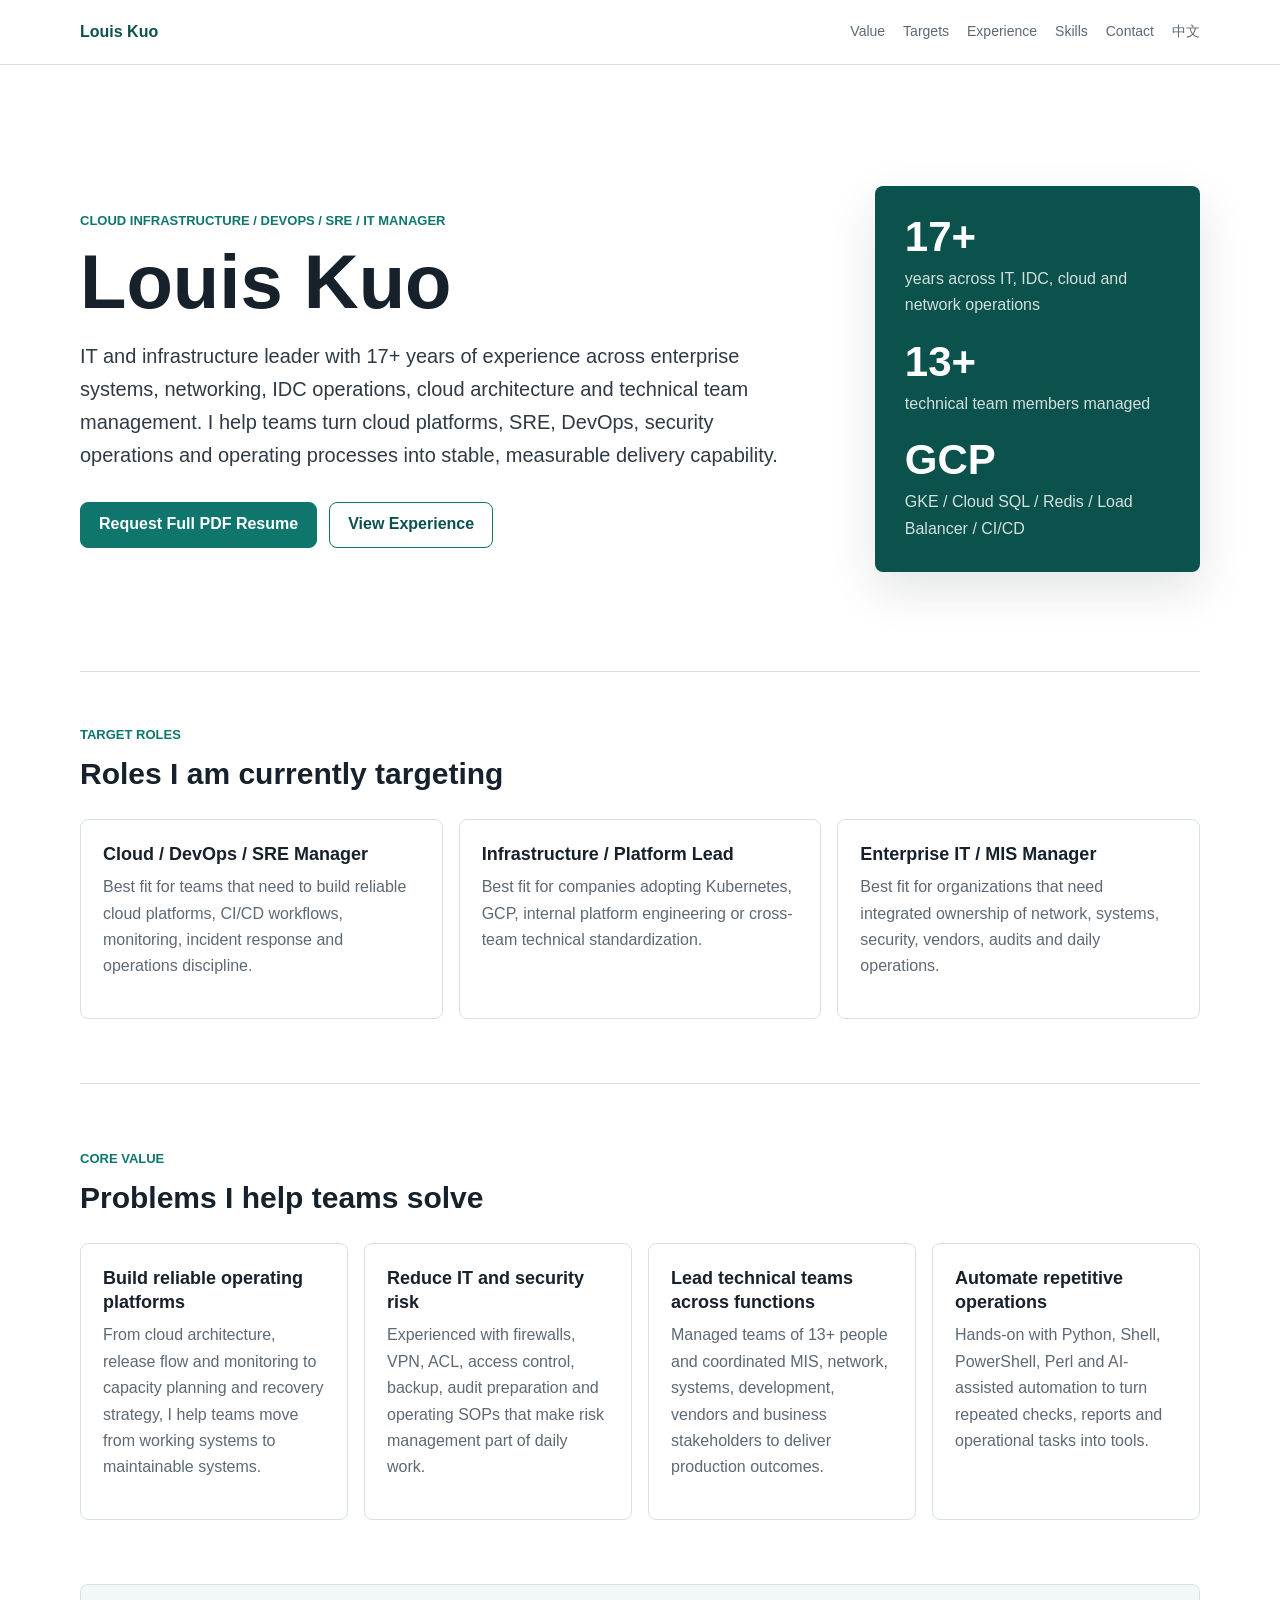
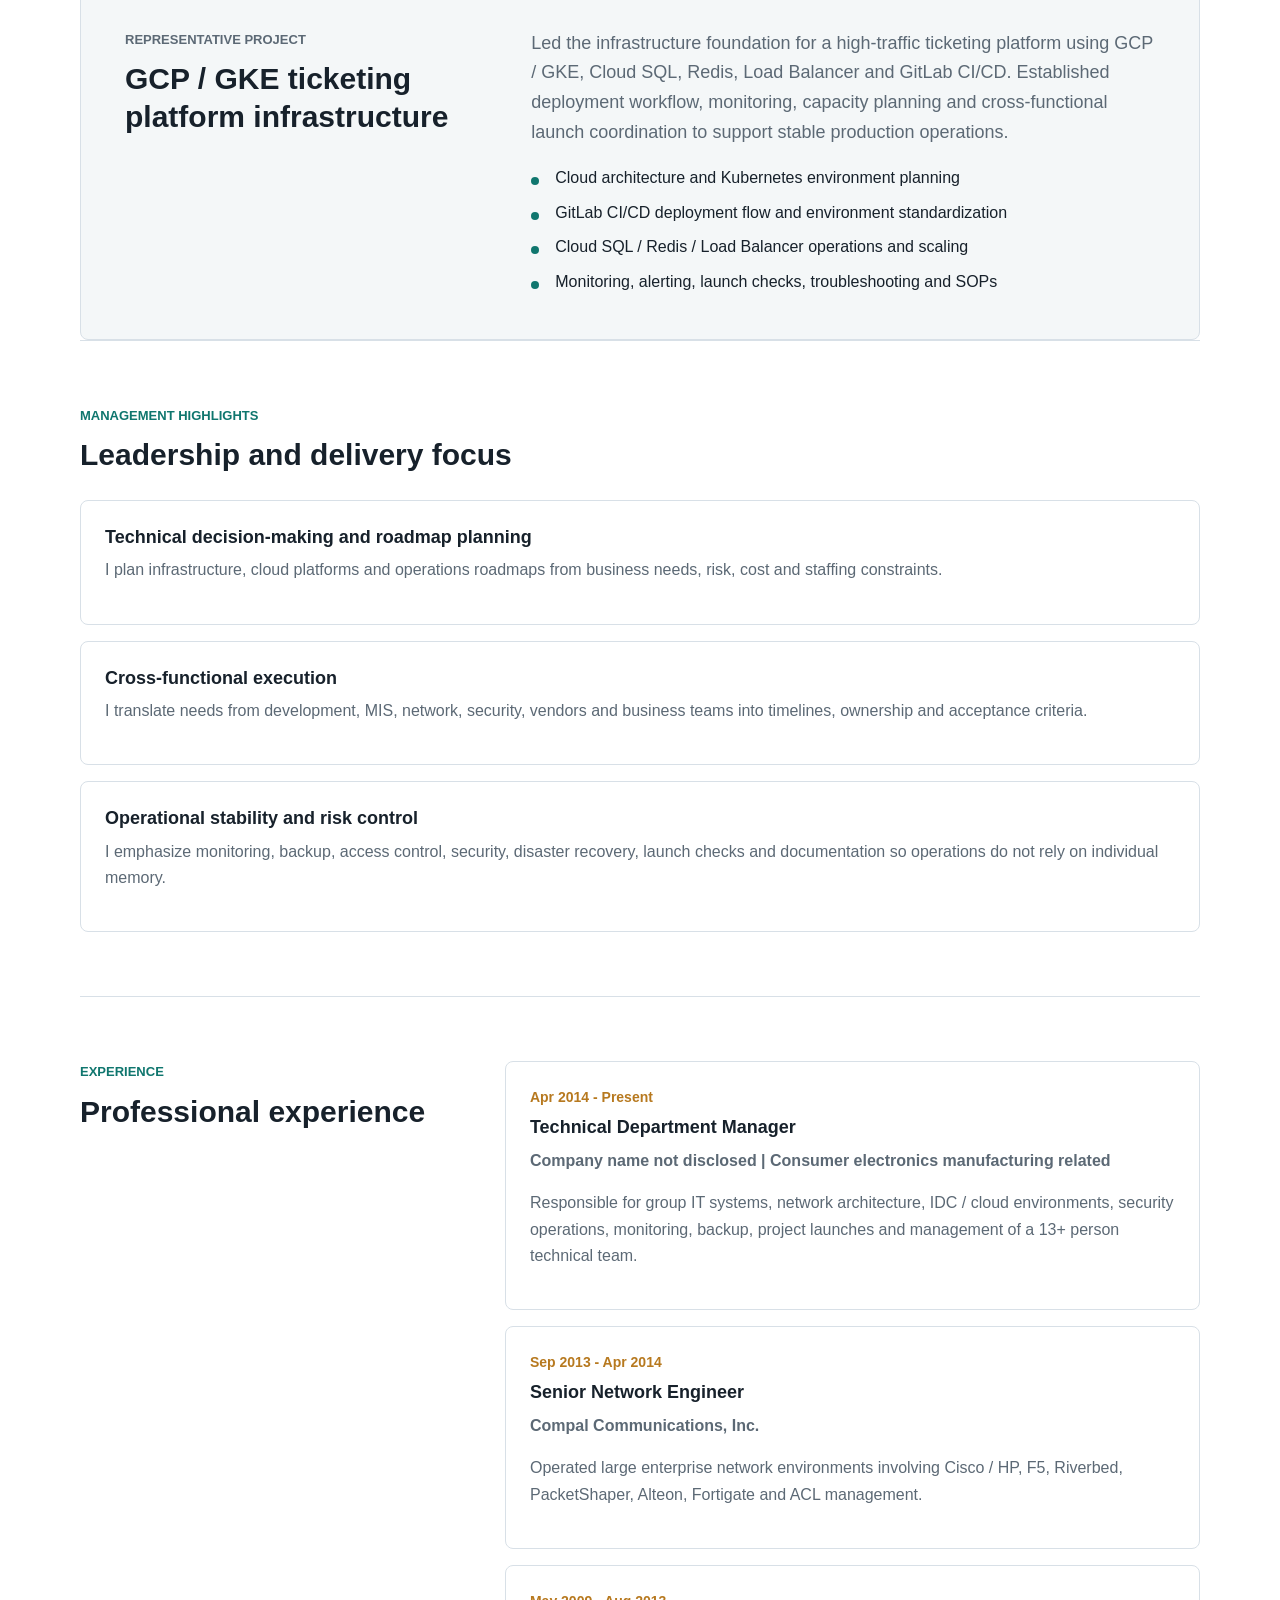
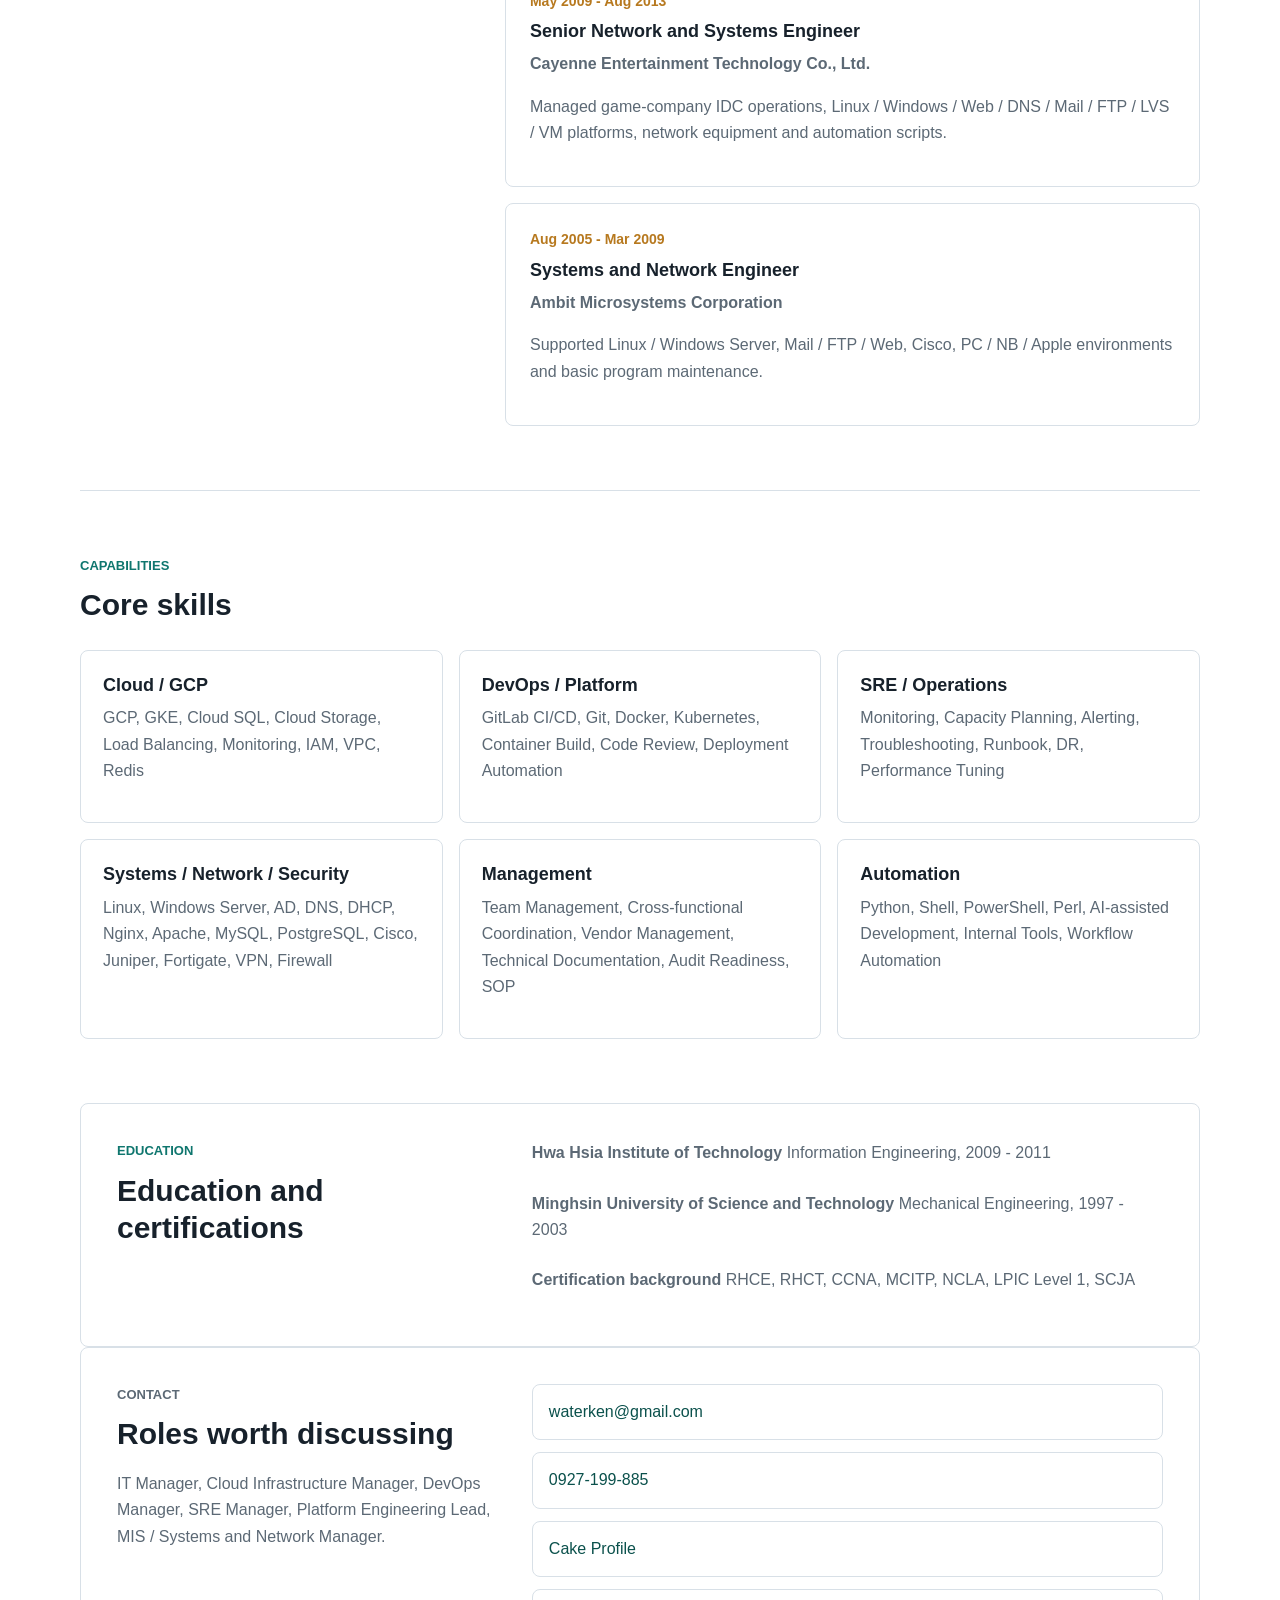
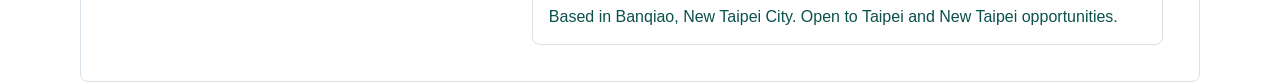
==== en.html @ b6193b45 "Add English resume page" ====
<!doctype html>
<html lang="en">
<head>
  <meta charset="utf-8">
  <meta name="viewport" content="width=device-width, initial-scale=1">
  <title>Louis Kuo | Cloud Infrastructure / DevOps / SRE / IT Manager</title>
  <meta name="description" content="Louis Kuo, Cloud Infrastructure, DevOps, SRE and IT manager with 17+ years of experience across enterprise IT, IDC, cloud platforms, network operations and technical team leadership.">
  <link rel="stylesheet" href="styles.css">
</head>
<body>
  <header class="site-header">
    <nav class="nav" aria-label="Primary navigation">
      <a class="brand" href="#top">Louis Kuo</a>
      <div class="nav-links">
        <a href="#impact">Value</a>
        <a href="#fit">Targets</a>
        <a href="#experience">Experience</a>
        <a href="#skills">Skills</a>
        <a href="#contact">Contact</a>
        <a class="language-link" href="index.html">中文</a>
      </div>
    </nav>
  </header>

  <main id="top">
    <section class="hero">
      <div class="hero-content">
        <p class="eyebrow">Cloud Infrastructure / DevOps / SRE / IT Manager</p>
        <h1>Louis Kuo</h1>
        <p class="lead">
          IT and infrastructure leader with 17+ years of experience across enterprise systems, networking, IDC operations,
          cloud architecture and technical team management. I help teams turn cloud platforms, SRE, DevOps, security operations
          and operating processes into stable, measurable delivery capability.
        </p>
        <div class="hero-actions">
          <a class="button primary" href="mailto:waterken@gmail.com?subject=Request for Louis Kuo full PDF resume">Request Full PDF Resume</a>
          <a class="button secondary" href="#experience">View Experience</a>
        </div>
      </div>
      <aside class="hero-panel" aria-label="Resume summary">
        <div><span class="metric">17+</span><span class="metric-label">years across IT, IDC, cloud and network operations</span></div>
        <div><span class="metric">13+</span><span class="metric-label">technical team members managed</span></div>
        <div><span class="metric">GCP</span><span class="metric-label">GKE / Cloud SQL / Redis / Load Balancer / CI/CD</span></div>
      </aside>
    </section>

    <section id="fit" class="section fit-section">
      <div class="section-heading"><p class="eyebrow">Target Roles</p><h2>Roles I am currently targeting</h2></div>
      <div class="fit-grid">
        <article><h3>Cloud / DevOps / SRE Manager</h3><p>Best fit for teams that need to build reliable cloud platforms, CI/CD workflows, monitoring, incident response and operations discipline.</p></article>
        <article><h3>Infrastructure / Platform Lead</h3><p>Best fit for companies adopting Kubernetes, GCP, internal platform engineering or cross-team technical standardization.</p></article>
        <article><h3>Enterprise IT / MIS Manager</h3><p>Best fit for organizations that need integrated ownership of network, systems, security, vendors, audits and daily operations.</p></article>
      </div>
    </section>

    <section id="impact" class="section">
      <div class="section-heading"><p class="eyebrow">Core Value</p><h2>Problems I help teams solve</h2></div>
      <div class="impact-grid">
        <article><h3>Build reliable operating platforms</h3><p>From cloud architecture, release flow and monitoring to capacity planning and recovery strategy, I help teams move from working systems to maintainable systems.</p></article>
        <article><h3>Reduce IT and security risk</h3><p>Experienced with firewalls, VPN, ACL, access control, backup, audit preparation and operating SOPs that make risk management part of daily work.</p></article>
        <article><h3>Lead technical teams across functions</h3><p>Managed teams of 13+ people and coordinated MIS, network, systems, development, vendors and business stakeholders to deliver production outcomes.</p></article>
        <article><h3>Automate repetitive operations</h3><p>Hands-on with Python, Shell, PowerShell, Perl and AI-assisted automation to turn repeated checks, reports and operational tasks into tools.</p></article>
      </div>
    </section>

    <section class="section feature">
      <div class="section-heading"><p class="eyebrow">Representative Project</p><h2>GCP / GKE ticketing platform infrastructure</h2></div>
      <div class="feature-body">
        <p>Led the infrastructure foundation for a high-traffic ticketing platform using GCP / GKE, Cloud SQL, Redis, Load Balancer and GitLab CI/CD. Established deployment workflow, monitoring, capacity planning and cross-functional launch coordination to support stable production operations.</p>
        <ul class="check-list">
          <li>Cloud architecture and Kubernetes environment planning</li>
          <li>GitLab CI/CD deployment flow and environment standardization</li>
          <li>Cloud SQL / Redis / Load Balancer operations and scaling</li>
          <li>Monitoring, alerting, launch checks, troubleshooting and SOPs</li>
        </ul>
      </div>
    </section>

    <section class="section achievements">
      <div class="section-heading"><p class="eyebrow">Management Highlights</p><h2>Leadership and delivery focus</h2></div>
      <div class="achievement-list">
        <article><h3>Technical decision-making and roadmap planning</h3><p>I plan infrastructure, cloud platforms and operations roadmaps from business needs, risk, cost and staffing constraints.</p></article>
        <article><h3>Cross-functional execution</h3><p>I translate needs from development, MIS, network, security, vendors and business teams into timelines, ownership and acceptance criteria.</p></article>
        <article><h3>Operational stability and risk control</h3><p>I emphasize monitoring, backup, access control, security, disaster recovery, launch checks and documentation so operations do not rely on individual memory.</p></article>
      </div>
    </section>

    <section id="experience" class="section two-column">
      <div class="section-heading sticky-heading"><p class="eyebrow">Experience</p><h2>Professional experience</h2></div>
      <div class="timeline">
        <article class="timeline-item"><div class="timeline-meta">Apr 2014 - Present</div><h3>Technical Department Manager</h3><p class="company">Company name not disclosed | Consumer electronics manufacturing related</p><p>Responsible for group IT systems, network architecture, IDC / cloud environments, security operations, monitoring, backup, project launches and management of a 13+ person technical team.</p></article>
        <article class="timeline-item"><div class="timeline-meta">Sep 2013 - Apr 2014</div><h3>Senior Network Engineer</h3><p class="company">Compal Communications, Inc.</p><p>Operated large enterprise network environments involving Cisco / HP, F5, Riverbed, PacketShaper, Alteon, Fortigate and ACL management.</p></article>
        <article class="timeline-item"><div class="timeline-meta">May 2009 - Aug 2013</div><h3>Senior Network and Systems Engineer</h3><p class="company">Cayenne Entertainment Technology Co., Ltd.</p><p>Managed game-company IDC operations, Linux / Windows / Web / DNS / Mail / FTP / LVS / VM platforms, network equipment and automation scripts.</p></article>
        <article class="timeline-item"><div class="timeline-meta">Aug 2005 - Mar 2009</div><h3>Systems and Network Engineer</h3><p class="company">Ambit Microsystems Corporation</p><p>Supported Linux / Windows Server, Mail / FTP / Web, Cisco, PC / NB / Apple environments and basic program maintenance.</p></article>
      </div>
    </section>

    <section id="skills" class="section">
      <div class="section-heading"><p class="eyebrow">Capabilities</p><h2>Core skills</h2></div>
      <div class="skill-groups">
        <article><h3>Cloud / GCP</h3><p>GCP, GKE, Cloud SQL, Cloud Storage, Load Balancing, Monitoring, IAM, VPC, Redis</p></article>
        <article><h3>DevOps / Platform</h3><p>GitLab CI/CD, Git, Docker, Kubernetes, Container Build, Code Review, Deployment Automation</p></article>
        <article><h3>SRE / Operations</h3><p>Monitoring, Capacity Planning, Alerting, Troubleshooting, Runbook, DR, Performance Tuning</p></article>
        <article><h3>Systems / Network / Security</h3><p>Linux, Windows Server, AD, DNS, DHCP, Nginx, Apache, MySQL, PostgreSQL, Cisco, Juniper, Fortigate, VPN, Firewall</p></article>
        <article><h3>Management</h3><p>Team Management, Cross-functional Coordination, Vendor Management, Technical Documentation, Audit Readiness, SOP</p></article>
        <article><h3>Automation</h3><p>Python, Shell, PowerShell, Perl, AI-assisted Development, Internal Tools, Workflow Automation</p></article>
      </div>
    </section>

    <section class="section credentials">
      <div><p class="eyebrow">Education</p><h2>Education and certifications</h2></div>
      <div class="credential-list">
        <p><strong>Hwa Hsia Institute of Technology</strong> Information Engineering, 2009 - 2011</p>
        <p><strong>Minghsin University of Science and Technology</strong> Mechanical Engineering, 1997 - 2003</p>
        <p><strong>Certification background</strong> RHCE, RHCT, CCNA, MCITP, NCLA, LPIC Level 1, SCJA</p>
      </div>
    </section>

    <section id="contact" class="section contact">
      <div><p class="eyebrow">Contact</p><h2>Roles worth discussing</h2><p>IT Manager, Cloud Infrastructure Manager, DevOps Manager, SRE Manager, Platform Engineering Lead, MIS / Systems and Network Manager.</p></div>
      <div class="contact-panel">
        <a href="mailto:waterken@gmail.com">waterken@gmail.com</a>
        <a href="tel:+886927199885">0927-199-885</a>
        <a href="https://www.cake.me/me/louis-kuo-57db90">Cake Profile</a>
        <span>Based in Banqiao, New Taipei City. Open to Taipei and New Taipei opportunities.</span>
      </div>
    </section>
  </main>
</body>
</html>
---- styles.css ----
:root {
  --ink: #17212b;
  --muted: #5c6975;
  --line: #d8e0e7;
  --soft: #f4f7f8;
  --panel: #ffffff;
  --accent: #0f766e;
  --accent-dark: #0b514c;
  --gold: #b7791f;
  --shadow: 0 18px 48px rgba(23, 33, 43, 0.12);
}

* {
  box-sizing: border-box;
}

html {
  scroll-behavior: smooth;
}

body {
  margin: 0;
  font-family: "Microsoft JhengHei", "PingFang TC", "Noto Sans TC", Arial, sans-serif;
  color: var(--ink);
  background: #ffffff;
  line-height: 1.65;
}

a {
  color: inherit;
}

.site-header {
  position: sticky;
  top: 0;
  z-index: 10;
  background: rgba(255, 255, 255, 0.94);
  border-bottom: 1px solid var(--line);
  backdrop-filter: blur(14px);
}

.nav {
  width: min(1120px, calc(100% - 40px));
  margin: 0 auto;
  height: 64px;
  display: flex;
  align-items: center;
  justify-content: space-between;
  gap: 24px;
}

.brand {
  font-weight: 800;
  text-decoration: none;
  color: var(--accent-dark);
}

.nav-links {
  display: flex;
  gap: 18px;
  color: var(--muted);
  font-size: 14px;
}

.nav-links a {
  text-decoration: none;
}

.hero {
  width: min(1120px, calc(100% - 40px));
  margin: 54px auto 32px;
  min-height: 520px;
  display: grid;
  grid-template-columns: minmax(0, 1.4fr) minmax(300px, 0.6fr);
  gap: 36px;
  align-items: center;
}

.hero-content {
  padding: 48px 0;
}

.eyebrow {
  margin: 0 0 10px;
  color: var(--accent);
  font-size: 13px;
  font-weight: 800;
  letter-spacing: 0;
  text-transform: uppercase;
}

h1,
h2,
h3,
p {
  margin-top: 0;
}

h1 {
  margin-bottom: 18px;
  font-size: clamp(42px, 8vw, 76px);
  line-height: 1.05;
  letter-spacing: 0;
}

h2 {
  font-size: 30px;
  line-height: 1.25;
  letter-spacing: 0;
  margin-bottom: 18px;
}

h3 {
  font-size: 18px;
  line-height: 1.35;
  margin-bottom: 8px;
}

.lead {
  max-width: 720px;
  font-size: 20px;
  color: #2e3a45;
}

.hero-actions {
  display: flex;
  flex-wrap: wrap;
  gap: 12px;
  margin-top: 30px;
}

.button {
  display: inline-flex;
  align-items: center;
  justify-content: center;
  min-height: 46px;
  padding: 0 18px;
  border-radius: 8px;
  font-weight: 700;
  text-decoration: none;
  border: 1px solid var(--accent);
}

.button.primary {
  background: var(--accent);
  color: #ffffff;
}

.button.secondary {
  background: #ffffff;
  color: var(--accent-dark);
}

.hero-panel {
  background: var(--accent-dark);
  color: #ffffff;
  padding: 30px;
  border-radius: 8px;
  box-shadow: var(--shadow);
  display: grid;
  gap: 22px;
}

.metric {
  display: block;
  font-size: 42px;
  font-weight: 900;
  line-height: 1;
}

.metric-label {
  display: block;
  color: rgba(255, 255, 255, 0.82);
  margin-top: 8px;
}

.section {
  width: min(1120px, calc(100% - 40px));
  margin: 0 auto;
  padding: 64px 0;
  border-top: 1px solid var(--line);
}

.section-heading {
  max-width: 680px;
  margin-bottom: 26px;
}

.fit-grid,
.impact-grid,
.skill-groups {
  display: grid;
  grid-template-columns: repeat(4, minmax(0, 1fr));
  gap: 16px;
}

.fit-grid article,
.impact-grid article,
.skill-groups article,
.achievement-list article,
.timeline-item,
.feature,
.credentials,
.contact {
  background: var(--panel);
  border: 1px solid var(--line);
  border-radius: 8px;
}

.fit-grid article,
.impact-grid article,
.skill-groups article {
  padding: 22px;
}

.fit-grid p,
.impact-grid p,
.skill-groups p,
.achievement-list p,
.timeline p,
.feature p,
.credential-list p,
.contact p {
  color: var(--muted);
}

.feature {
  background: var(--soft);
  padding: 44px;
  display: grid;
  grid-template-columns: minmax(260px, 0.6fr) minmax(0, 1fr);
  gap: 32px;
  align-items: start;
}

.feature-body p {
  font-size: 18px;
}

.check-list {
  margin: 18px 0 0;
  padding: 0;
  list-style: none;
  display: grid;
  gap: 8px;
}

.check-list li {
  padding-left: 24px;
  position: relative;
}

.check-list li::before {
  content: "";
  width: 8px;
  height: 8px;
  position: absolute;
  left: 0;
  top: 12px;
  background: var(--accent);
  border-radius: 50%;
}

.two-column {
  display: grid;
  grid-template-columns: minmax(240px, 0.36fr) minmax(0, 0.64fr);
  gap: 34px;
  align-items: start;
}

.sticky-heading {
  position: sticky;
  top: 90px;
}

.timeline {
  display: grid;
  gap: 16px;
}

.timeline-item {
  padding: 24px;
}

.timeline-meta {
  color: var(--gold);
  font-weight: 800;
  font-size: 14px;
  margin-bottom: 6px;
}

.company {
  font-weight: 700;
  color: #2f3b46;
}

.skill-groups {
  grid-template-columns: repeat(3, minmax(0, 1fr));
}

.fit-grid {
  grid-template-columns: repeat(3, minmax(0, 1fr));
}

.fit-section {
  padding-top: 52px;
}

.achievement-list {
  display: grid;
  gap: 16px;
}

.achievement-list article {
  padding: 24px;
}

.credentials,
.contact {
  padding: 36px;
  display: grid;
  grid-template-columns: minmax(260px, 0.38fr) minmax(0, 0.62fr);
  gap: 28px;
}

.credential-list {
  display: grid;
  gap: 8px;
}

.contact-panel {
  display: grid;
  gap: 12px;
  align-content: start;
}

.contact-panel a,
.contact-panel span {
  display: block;
  padding: 14px 16px;
  border: 1px solid var(--line);
  border-radius: 8px;
  text-decoration: none;
  color: var(--accent-dark);
  background: #ffffff;
}

@media (max-width: 900px) {
  .hero,
  .feature,
  .two-column,
  .credentials,
  .contact {
    grid-template-columns: 1fr;
  }

  .fit-grid,
  .impact-grid,
  .skill-groups {
    grid-template-columns: repeat(2, minmax(0, 1fr));
  }

  .sticky-heading {
    position: static;
  }
}

@media (max-width: 620px) {
  .nav {
    width: min(100% - 28px, 1120px);
    height: auto;
    padding: 14px 0;
    align-items: flex-start;
    flex-direction: column;
    gap: 8px;
  }

  .nav-links {
    width: 100%;
    overflow-x: auto;
    gap: 14px;
    padding-bottom: 2px;
  }

  .hero,
  .section {
    width: min(100% - 28px, 1120px);
  }

  .hero {
    margin-top: 28px;
    min-height: 0;
  }

  .hero-content {
    padding: 22px 0;
  }

  .lead {
    font-size: 17px;
  }

  .fit-grid,
  .impact-grid,
  .skill-groups {
    grid-template-columns: 1fr;
  }

  .feature,
  .credentials,
  .contact {
    padding: 24px;
  }
}
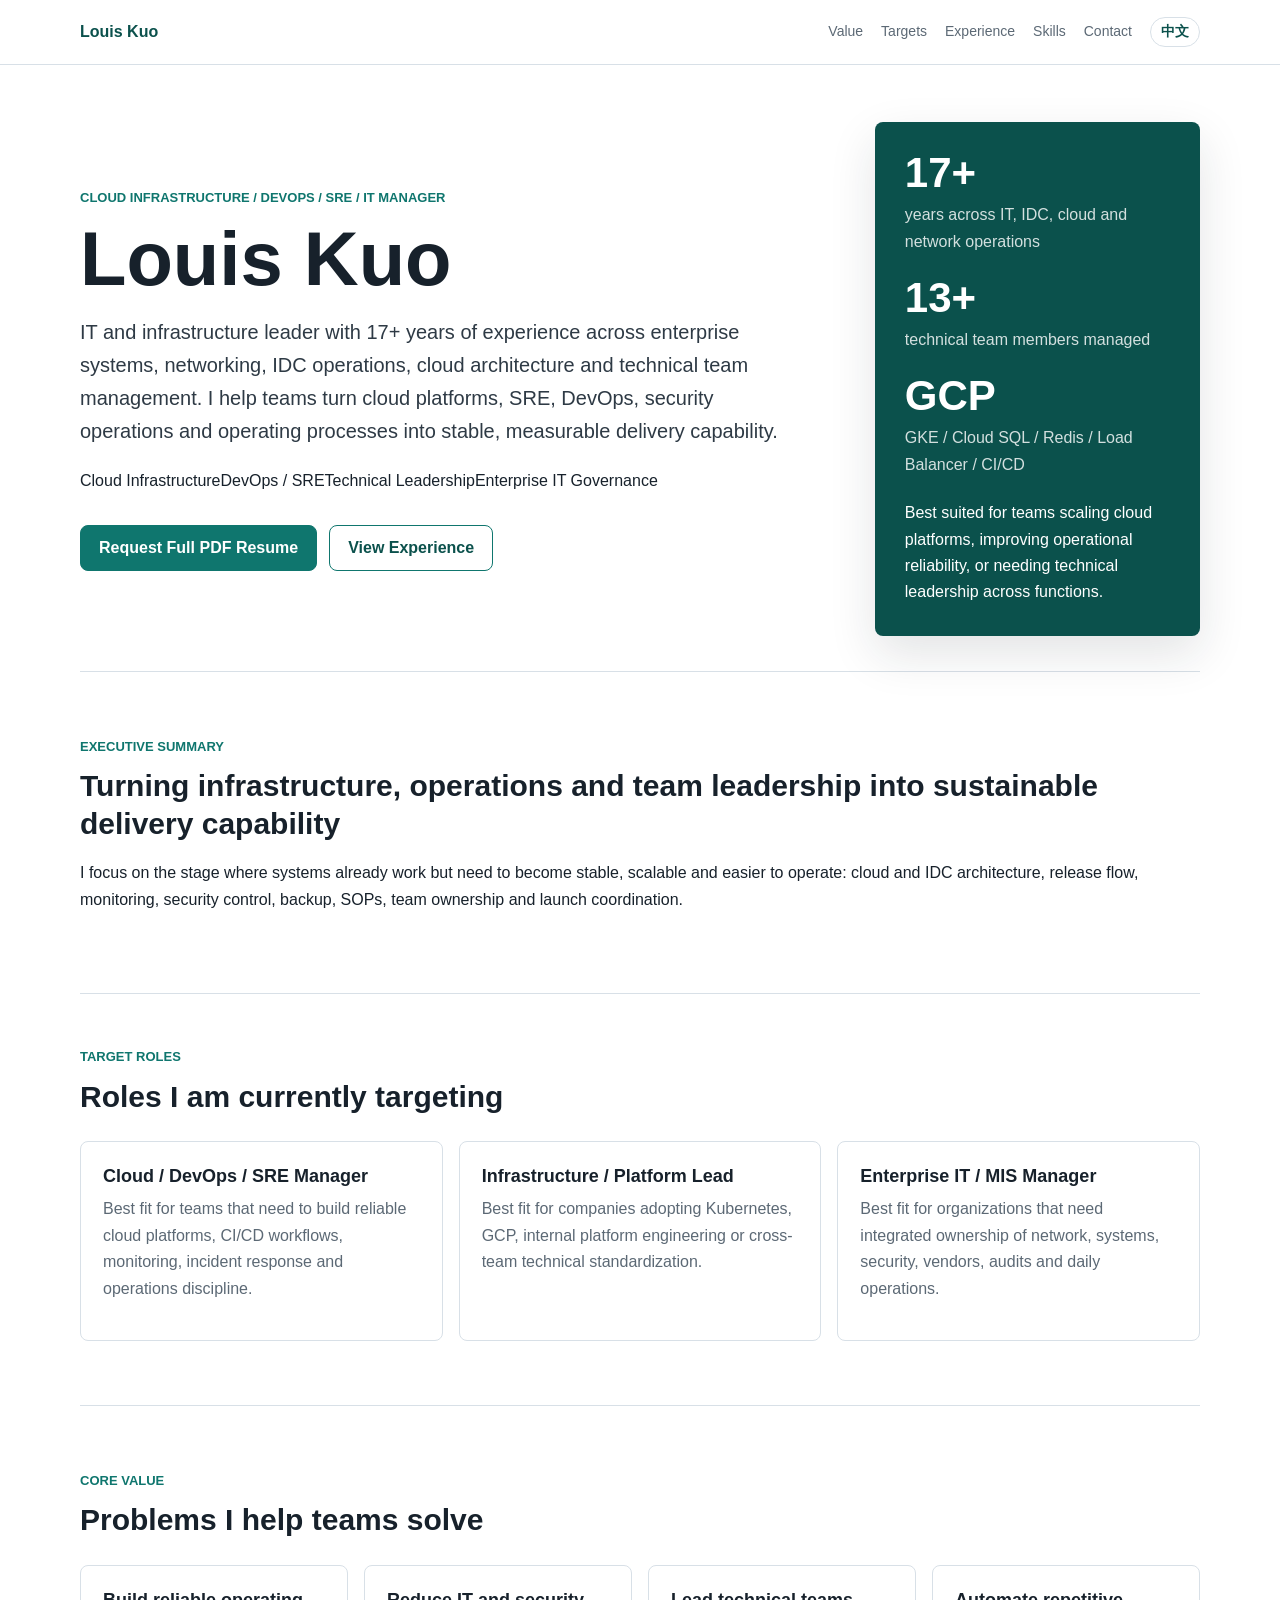
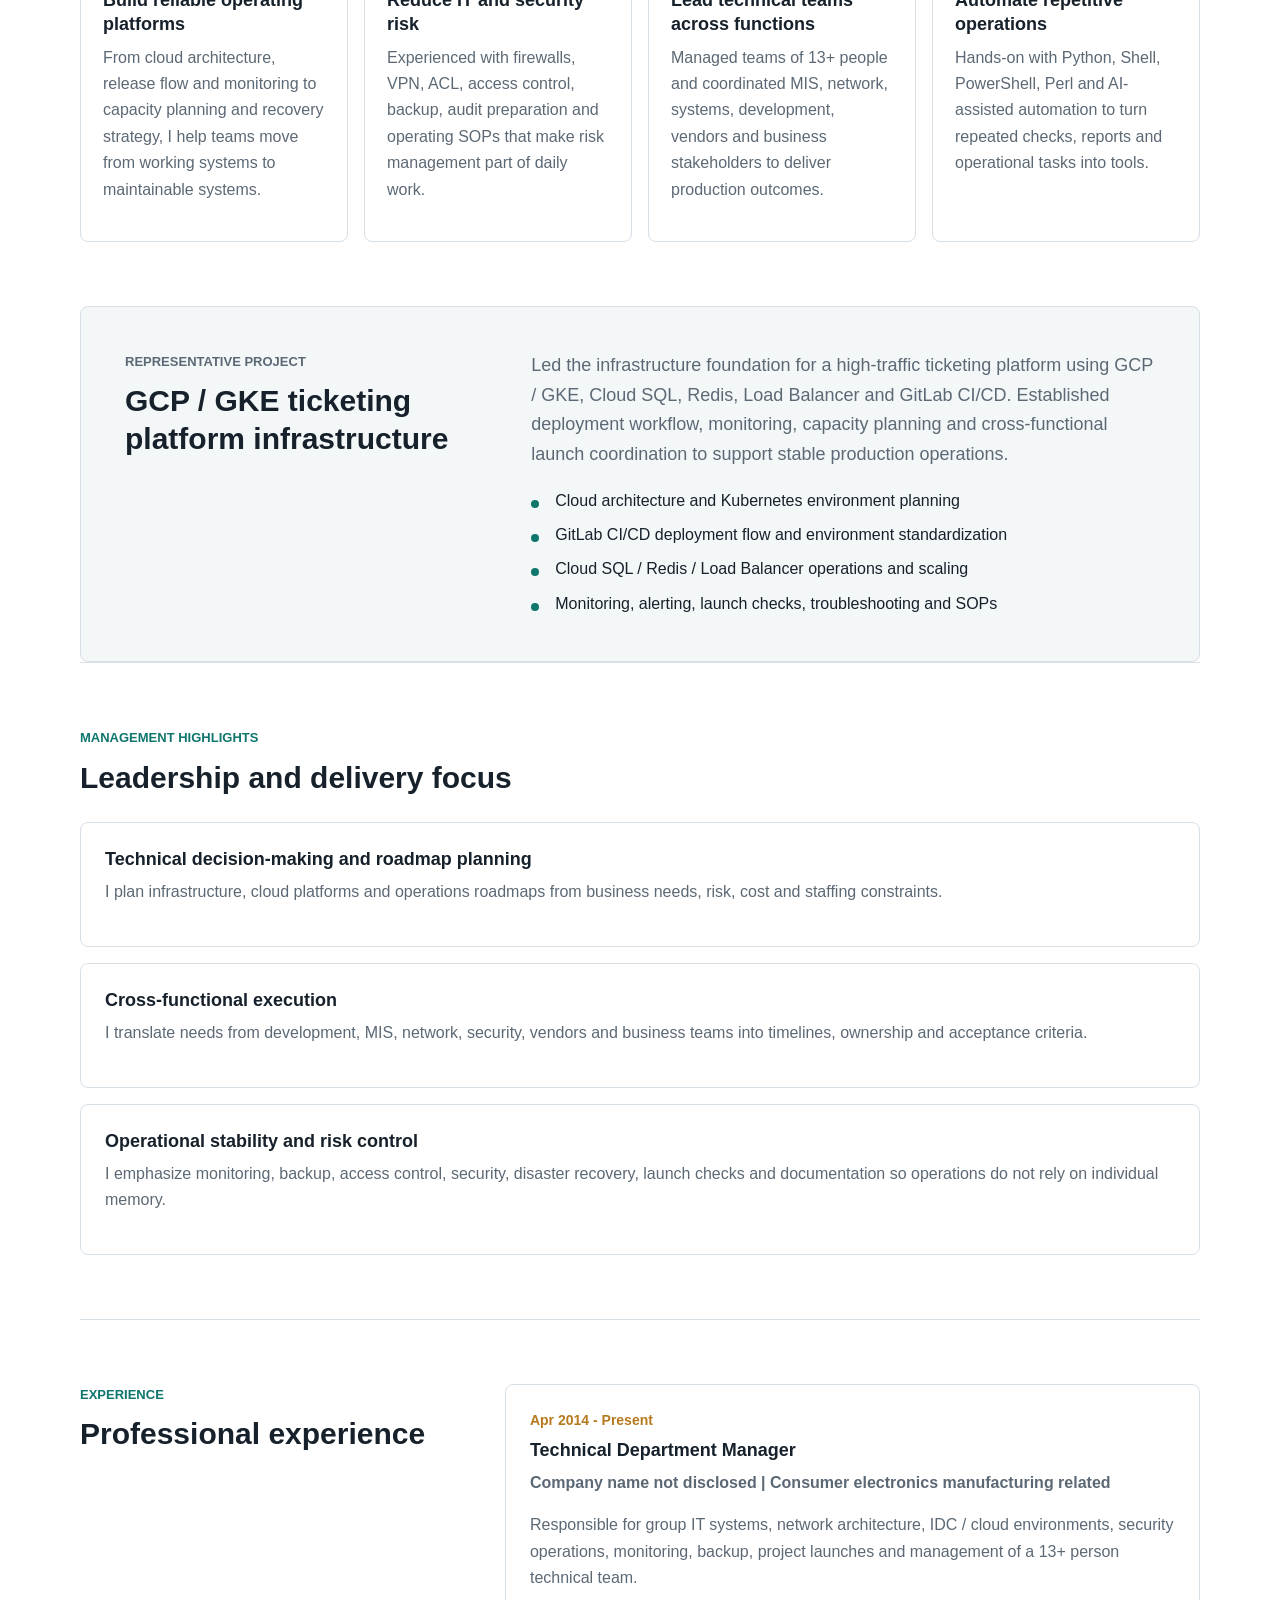
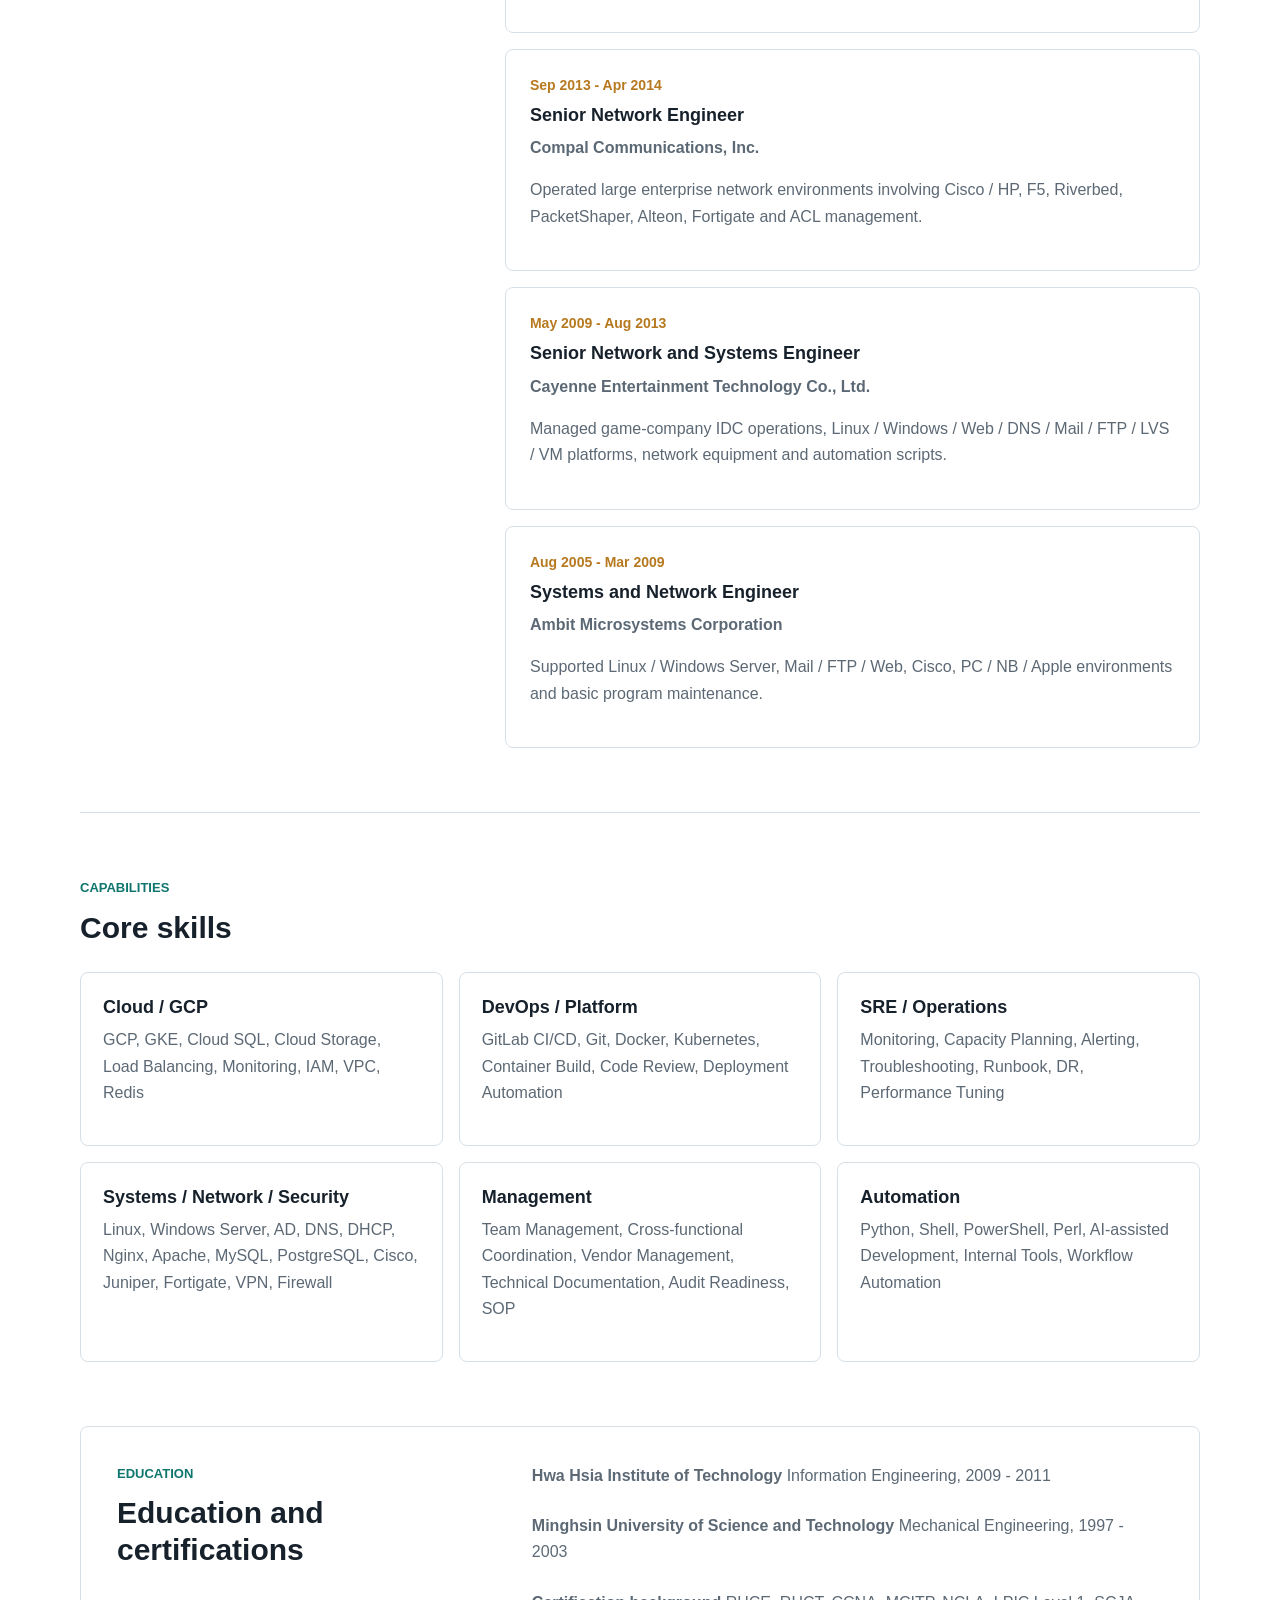
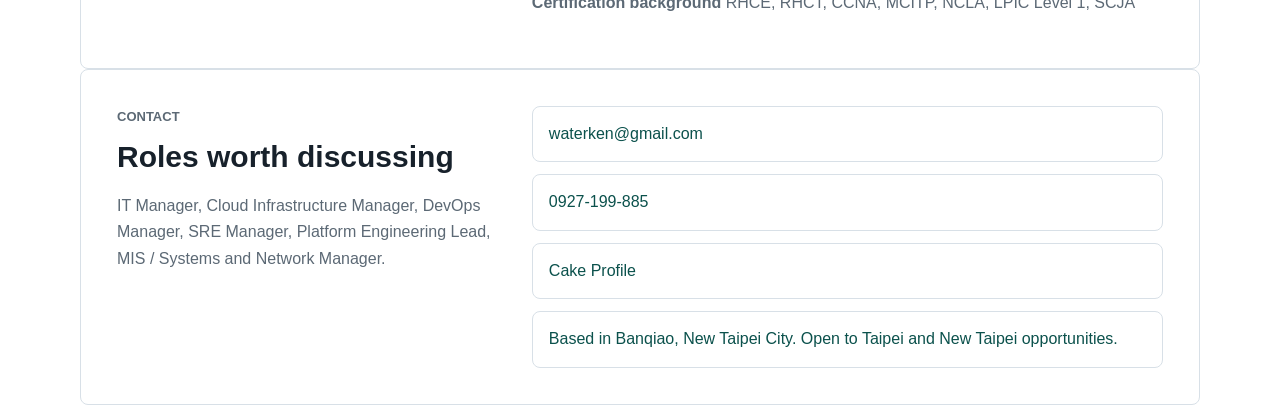
==== commit a5306881: "Polish English resume page design and copy" ====
--- a/en.html
+++ b/en.html
@@ -1,130 +1,15 @@
 <!doctype html>
 <html lang="en">
-<head>
-  <meta charset="utf-8">
-  <meta name="viewport" content="width=device-width, initial-scale=1">
-  <title>Louis Kuo | Cloud Infrastructure / DevOps / SRE / IT Manager</title>
-  <meta name="description" content="Louis Kuo, Cloud Infrastructure, DevOps, SRE and IT manager with 17+ years of experience across enterprise IT, IDC, cloud platforms, network operations and technical team leadership.">
-  <link rel="stylesheet" href="styles.css">
-</head>
-<body>
-  <header class="site-header">
-    <nav class="nav" aria-label="Primary navigation">
-      <a class="brand" href="#top">Louis Kuo</a>
-      <div class="nav-links">
-        <a href="#impact">Value</a>
-        <a href="#fit">Targets</a>
-        <a href="#experience">Experience</a>
-        <a href="#skills">Skills</a>
-        <a href="#contact">Contact</a>
-        <a class="language-link" href="index.html">中文</a>
-      </div>
-    </nav>
-  </header>
-
-  <main id="top">
-    <section class="hero">
-      <div class="hero-content">
-        <p class="eyebrow">Cloud Infrastructure / DevOps / SRE / IT Manager</p>
-        <h1>Louis Kuo</h1>
-        <p class="lead">
-          IT and infrastructure leader with 17+ years of experience across enterprise systems, networking, IDC operations,
-          cloud architecture and technical team management. I help teams turn cloud platforms, SRE, DevOps, security operations
-          and operating processes into stable, measurable delivery capability.
-        </p>
-        <div class="hero-actions">
-          <a class="button primary" href="mailto:waterken@gmail.com?subject=Request for Louis Kuo full PDF resume">Request Full PDF Resume</a>
-          <a class="button secondary" href="#experience">View Experience</a>
-        </div>
-      </div>
-      <aside class="hero-panel" aria-label="Resume summary">
-        <div><span class="metric">17+</span><span class="metric-label">years across IT, IDC, cloud and network operations</span></div>
-        <div><span class="metric">13+</span><span class="metric-label">technical team members managed</span></div>
-        <div><span class="metric">GCP</span><span class="metric-label">GKE / Cloud SQL / Redis / Load Balancer / CI/CD</span></div>
-      </aside>
-    </section>
-
-    <section id="fit" class="section fit-section">
-      <div class="section-heading"><p class="eyebrow">Target Roles</p><h2>Roles I am currently targeting</h2></div>
-      <div class="fit-grid">
-        <article><h3>Cloud / DevOps / SRE Manager</h3><p>Best fit for teams that need to build reliable cloud platforms, CI/CD workflows, monitoring, incident response and operations discipline.</p></article>
-        <article><h3>Infrastructure / Platform Lead</h3><p>Best fit for companies adopting Kubernetes, GCP, internal platform engineering or cross-team technical standardization.</p></article>
-        <article><h3>Enterprise IT / MIS Manager</h3><p>Best fit for organizations that need integrated ownership of network, systems, security, vendors, audits and daily operations.</p></article>
-      </div>
-    </section>
-
-    <section id="impact" class="section">
-      <div class="section-heading"><p class="eyebrow">Core Value</p><h2>Problems I help teams solve</h2></div>
-      <div class="impact-grid">
-        <article><h3>Build reliable operating platforms</h3><p>From cloud architecture, release flow and monitoring to capacity planning and recovery strategy, I help teams move from working systems to maintainable systems.</p></article>
-        <article><h3>Reduce IT and security risk</h3><p>Experienced with firewalls, VPN, ACL, access control, backup, audit preparation and operating SOPs that make risk management part of daily work.</p></article>
-        <article><h3>Lead technical teams across functions</h3><p>Managed teams of 13+ people and coordinated MIS, network, systems, development, vendors and business stakeholders to deliver production outcomes.</p></article>
-        <article><h3>Automate repetitive operations</h3><p>Hands-on with Python, Shell, PowerShell, Perl and AI-assisted automation to turn repeated checks, reports and operational tasks into tools.</p></article>
-      </div>
-    </section>
-
-    <section class="section feature">
-      <div class="section-heading"><p class="eyebrow">Representative Project</p><h2>GCP / GKE ticketing platform infrastructure</h2></div>
-      <div class="feature-body">
-        <p>Led the infrastructure foundation for a high-traffic ticketing platform using GCP / GKE, Cloud SQL, Redis, Load Balancer and GitLab CI/CD. Established deployment workflow, monitoring, capacity planning and cross-functional launch coordination to support stable production operations.</p>
-        <ul class="check-list">
-          <li>Cloud architecture and Kubernetes environment planning</li>
-          <li>GitLab CI/CD deployment flow and environment standardization</li>
-          <li>Cloud SQL / Redis / Load Balancer operations and scaling</li>
-          <li>Monitoring, alerting, launch checks, troubleshooting and SOPs</li>
-        </ul>
-      </div>
-    </section>
-
-    <section class="section achievements">
-      <div class="section-heading"><p class="eyebrow">Management Highlights</p><h2>Leadership and delivery focus</h2></div>
-      <div class="achievement-list">
-        <article><h3>Technical decision-making and roadmap planning</h3><p>I plan infrastructure, cloud platforms and operations roadmaps from business needs, risk, cost and staffing constraints.</p></article>
-        <article><h3>Cross-functional execution</h3><p>I translate needs from development, MIS, network, security, vendors and business teams into timelines, ownership and acceptance criteria.</p></article>
-        <article><h3>Operational stability and risk control</h3><p>I emphasize monitoring, backup, access control, security, disaster recovery, launch checks and documentation so operations do not rely on individual memory.</p></article>
-      </div>
-    </section>
-
-    <section id="experience" class="section two-column">
-      <div class="section-heading sticky-heading"><p class="eyebrow">Experience</p><h2>Professional experience</h2></div>
-      <div class="timeline">
-        <article class="timeline-item"><div class="timeline-meta">Apr 2014 - Present</div><h3>Technical Department Manager</h3><p class="company">Company name not disclosed | Consumer electronics manufacturing related</p><p>Responsible for group IT systems, network architecture, IDC / cloud environments, security operations, monitoring, backup, project launches and management of a 13+ person technical team.</p></article>
-        <article class="timeline-item"><div class="timeline-meta">Sep 2013 - Apr 2014</div><h3>Senior Network Engineer</h3><p class="company">Compal Communications, Inc.</p><p>Operated large enterprise network environments involving Cisco / HP, F5, Riverbed, PacketShaper, Alteon, Fortigate and ACL management.</p></article>
-        <article class="timeline-item"><div class="timeline-meta">May 2009 - Aug 2013</div><h3>Senior Network and Systems Engineer</h3><p class="company">Cayenne Entertainment Technology Co., Ltd.</p><p>Managed game-company IDC operations, Linux / Windows / Web / DNS / Mail / FTP / LVS / VM platforms, network equipment and automation scripts.</p></article>
-        <article class="timeline-item"><div class="timeline-meta">Aug 2005 - Mar 2009</div><h3>Systems and Network Engineer</h3><p class="company">Ambit Microsystems Corporation</p><p>Supported Linux / Windows Server, Mail / FTP / Web, Cisco, PC / NB / Apple environments and basic program maintenance.</p></article>
-      </div>
-    </section>
-
-    <section id="skills" class="section">
-      <div class="section-heading"><p class="eyebrow">Capabilities</p><h2>Core skills</h2></div>
-      <div class="skill-groups">
-        <article><h3>Cloud / GCP</h3><p>GCP, GKE, Cloud SQL, Cloud Storage, Load Balancing, Monitoring, IAM, VPC, Redis</p></article>
-        <article><h3>DevOps / Platform</h3><p>GitLab CI/CD, Git, Docker, Kubernetes, Container Build, Code Review, Deployment Automation</p></article>
-        <article><h3>SRE / Operations</h3><p>Monitoring, Capacity Planning, Alerting, Troubleshooting, Runbook, DR, Performance Tuning</p></article>
-        <article><h3>Systems / Network / Security</h3><p>Linux, Windows Server, AD, DNS, DHCP, Nginx, Apache, MySQL, PostgreSQL, Cisco, Juniper, Fortigate, VPN, Firewall</p></article>
-        <article><h3>Management</h3><p>Team Management, Cross-functional Coordination, Vendor Management, Technical Documentation, Audit Readiness, SOP</p></article>
-        <article><h3>Automation</h3><p>Python, Shell, PowerShell, Perl, AI-assisted Development, Internal Tools, Workflow Automation</p></article>
-      </div>
-    </section>
-
-    <section class="section credentials">
-      <div><p class="eyebrow">Education</p><h2>Education and certifications</h2></div>
-      <div class="credential-list">
-        <p><strong>Hwa Hsia Institute of Technology</strong> Information Engineering, 2009 - 2011</p>
-        <p><strong>Minghsin University of Science and Technology</strong> Mechanical Engineering, 1997 - 2003</p>
-        <p><strong>Certification background</strong> RHCE, RHCT, CCNA, MCITP, NCLA, LPIC Level 1, SCJA</p>
-      </div>
-    </section>
-
-    <section id="contact" class="section contact">
-      <div><p class="eyebrow">Contact</p><h2>Roles worth discussing</h2><p>IT Manager, Cloud Infrastructure Manager, DevOps Manager, SRE Manager, Platform Engineering Lead, MIS / Systems and Network Manager.</p></div>
-      <div class="contact-panel">
-        <a href="mailto:waterken@gmail.com">waterken@gmail.com</a>
-        <a href="tel:+886927199885">0927-199-885</a>
-        <a href="https://www.cake.me/me/louis-kuo-57db90">Cake Profile</a>
-        <span>Based in Banqiao, New Taipei City. Open to Taipei and New Taipei opportunities.</span>
-      </div>
-    </section>
-  </main>
-</body>
-</html>
+<head><meta charset="utf-8"><meta name="viewport" content="width=device-width, initial-scale=1"><title>Louis Kuo | Cloud Infrastructure / DevOps / SRE / IT Manager</title><meta name="description" content="Louis Kuo, Cloud Infrastructure, DevOps, SRE and IT manager with 17+ years of experience across enterprise IT, IDC, cloud platforms, network operations and technical team leadership."><link rel="stylesheet" href="styles.css"></head>
+<body><header class="site-header"><nav class="nav" aria-label="Primary navigation"><a class="brand" href="#top">Louis Kuo</a><div class="nav-links"><a href="#impact">Value</a><a href="#fit">Targets</a><a href="#experience">Experience</a><a href="#skills">Skills</a><a href="#contact">Contact</a><a class="language-link" href="index.html">中文</a></div></nav></header><main id="top">
+<section class="hero"><div class="hero-content"><p class="eyebrow">Cloud Infrastructure / DevOps / SRE / IT Manager</p><h1>Louis Kuo</h1><p class="lead">IT and infrastructure leader with 17+ years of experience across enterprise systems, networking, IDC operations, cloud architecture and technical team management. I help teams turn cloud platforms, SRE, DevOps, security operations and operating processes into stable, measurable delivery capability.</p><div class="profile-strip" aria-label="Positioning"><span>Cloud Infrastructure</span><span>DevOps / SRE</span><span>Technical Leadership</span><span>Enterprise IT Governance</span></div><div class="hero-actions"><a class="button primary" href="mailto:waterken@gmail.com?subject=Request for Louis Kuo full PDF resume">Request Full PDF Resume</a><a class="button secondary" href="#experience">View Experience</a></div></div><aside class="hero-panel" aria-label="Resume summary"><div><span class="metric">17+</span><span class="metric-label">years across IT, IDC, cloud and network operations</span></div><div><span class="metric">13+</span><span class="metric-label">technical team members managed</span></div><div><span class="metric">GCP</span><span class="metric-label">GKE / Cloud SQL / Redis / Load Balancer / CI/CD</span></div><div class="panel-note">Best suited for teams scaling cloud platforms, improving operational reliability, or needing technical leadership across functions.</div></aside></section>
+<section class="section summary-band" aria-label="Career summary"><div><p class="eyebrow">Executive Summary</p><h2>Turning infrastructure, operations and team leadership into sustainable delivery capability</h2></div><p>I focus on the stage where systems already work but need to become stable, scalable and easier to operate: cloud and IDC architecture, release flow, monitoring, security control, backup, SOPs, team ownership and launch coordination.</p></section>
+<section id="fit" class="section fit-section"><div class="section-heading"><p class="eyebrow">Target Roles</p><h2>Roles I am currently targeting</h2></div><div class="fit-grid"><article><h3>Cloud / DevOps / SRE Manager</h3><p>Best fit for teams that need to build reliable cloud platforms, CI/CD workflows, monitoring, incident response and operations discipline.</p></article><article><h3>Infrastructure / Platform Lead</h3><p>Best fit for companies adopting Kubernetes, GCP, internal platform engineering or cross-team technical standardization.</p></article><article><h3>Enterprise IT / MIS Manager</h3><p>Best fit for organizations that need integrated ownership of network, systems, security, vendors, audits and daily operations.</p></article></div></section>
+<section id="impact" class="section"><div class="section-heading"><p class="eyebrow">Core Value</p><h2>Problems I help teams solve</h2></div><div class="impact-grid"><article><h3>Build reliable operating platforms</h3><p>From cloud architecture, release flow and monitoring to capacity planning and recovery strategy, I help teams move from working systems to maintainable systems.</p></article><article><h3>Reduce IT and security risk</h3><p>Experienced with firewalls, VPN, ACL, access control, backup, audit preparation and operating SOPs that make risk management part of daily work.</p></article><article><h3>Lead technical teams across functions</h3><p>Managed teams of 13+ people and coordinated MIS, network, systems, development, vendors and business stakeholders to deliver production outcomes.</p></article><article><h3>Automate repetitive operations</h3><p>Hands-on with Python, Shell, PowerShell, Perl and AI-assisted automation to turn repeated checks, reports and operational tasks into tools.</p></article></div></section>
+<section class="section feature"><div class="section-heading"><p class="eyebrow">Representative Project</p><h2>GCP / GKE ticketing platform infrastructure</h2></div><div class="feature-body"><p>Led the infrastructure foundation for a high-traffic ticketing platform using GCP / GKE, Cloud SQL, Redis, Load Balancer and GitLab CI/CD. Established deployment workflow, monitoring, capacity planning and cross-functional launch coordination to support stable production operations.</p><ul class="check-list"><li>Cloud architecture and Kubernetes environment planning</li><li>GitLab CI/CD deployment flow and environment standardization</li><li>Cloud SQL / Redis / Load Balancer operations and scaling</li><li>Monitoring, alerting, launch checks, troubleshooting and SOPs</li></ul></div></section>
+<section class="section achievements"><div class="section-heading"><p class="eyebrow">Management Highlights</p><h2>Leadership and delivery focus</h2></div><div class="achievement-list"><article><h3>Technical decision-making and roadmap planning</h3><p>I plan infrastructure, cloud platforms and operations roadmaps from business needs, risk, cost and staffing constraints.</p></article><article><h3>Cross-functional execution</h3><p>I translate needs from development, MIS, network, security, vendors and business teams into timelines, ownership and acceptance criteria.</p></article><article><h3>Operational stability and risk control</h3><p>I emphasize monitoring, backup, access control, security, disaster recovery, launch checks and documentation so operations do not rely on individual memory.</p></article></div></section>
+<section id="experience" class="section two-column"><div class="section-heading sticky-heading"><p class="eyebrow">Experience</p><h2>Professional experience</h2></div><div class="timeline"><article class="timeline-item"><div class="timeline-meta">Apr 2014 - Present</div><h3>Technical Department Manager</h3><p class="company">Company name not disclosed | Consumer electronics manufacturing related</p><p>Responsible for group IT systems, network architecture, IDC / cloud environments, security operations, monitoring, backup, project launches and management of a 13+ person technical team.</p></article><article class="timeline-item"><div class="timeline-meta">Sep 2013 - Apr 2014</div><h3>Senior Network Engineer</h3><p class="company">Compal Communications, Inc.</p><p>Operated large enterprise network environments involving Cisco / HP, F5, Riverbed, PacketShaper, Alteon, Fortigate and ACL management.</p></article><article class="timeline-item"><div class="timeline-meta">May 2009 - Aug 2013</div><h3>Senior Network and Systems Engineer</h3><p class="company">Cayenne Entertainment Technology Co., Ltd.</p><p>Managed game-company IDC operations, Linux / Windows / Web / DNS / Mail / FTP / LVS / VM platforms, network equipment and automation scripts.</p></article><article class="timeline-item"><div class="timeline-meta">Aug 2005 - Mar 2009</div><h3>Systems and Network Engineer</h3><p class="company">Ambit Microsystems Corporation</p><p>Supported Linux / Windows Server, Mail / FTP / Web, Cisco, PC / NB / Apple environments and basic program maintenance.</p></article></div></section>
+<section id="skills" class="section"><div class="section-heading"><p class="eyebrow">Capabilities</p><h2>Core skills</h2></div><div class="skill-groups"><article><h3>Cloud / GCP</h3><p>GCP, GKE, Cloud SQL, Cloud Storage, Load Balancing, Monitoring, IAM, VPC, Redis</p></article><article><h3>DevOps / Platform</h3><p>GitLab CI/CD, Git, Docker, Kubernetes, Container Build, Code Review, Deployment Automation</p></article><article><h3>SRE / Operations</h3><p>Monitoring, Capacity Planning, Alerting, Troubleshooting, Runbook, DR, Performance Tuning</p></article><article><h3>Systems / Network / Security</h3><p>Linux, Windows Server, AD, DNS, DHCP, Nginx, Apache, MySQL, PostgreSQL, Cisco, Juniper, Fortigate, VPN, Firewall</p></article><article><h3>Management</h3><p>Team Management, Cross-functional Coordination, Vendor Management, Technical Documentation, Audit Readiness, SOP</p></article><article><h3>Automation</h3><p>Python, Shell, PowerShell, Perl, AI-assisted Development, Internal Tools, Workflow Automation</p></article></div></section>
+<section class="section credentials"><div><p class="eyebrow">Education</p><h2>Education and certifications</h2></div><div class="credential-list"><p><strong>Hwa Hsia Institute of Technology</strong> Information Engineering, 2009 - 2011</p><p><strong>Minghsin University of Science and Technology</strong> Mechanical Engineering, 1997 - 2003</p><p><strong>Certification background</strong> RHCE, RHCT, CCNA, MCITP, NCLA, LPIC Level 1, SCJA</p></div></section>
+<section id="contact" class="section contact"><div><p class="eyebrow">Contact</p><h2>Roles worth discussing</h2><p>IT Manager, Cloud Infrastructure Manager, DevOps Manager, SRE Manager, Platform Engineering Lead, MIS / Systems and Network Manager.</p></div><div class="contact-panel"><a href="mailto:waterken@gmail.com">waterken@gmail.com</a><a href="tel:+886927199885">0927-199-885</a><a href="https://www.cake.me/me/louis-kuo-57db90">Cake Profile</a><span>Based in Banqiao, New Taipei City. Open to Taipei and New Taipei opportunities.</span></div></section>
+</main></body></html>
--- a/styles.css
+++ b/styles.css
@@ -10,405 +10,56 @@
   --shadow: 0 18px 48px rgba(23, 33, 43, 0.12);
 }
 
-* {
-  box-sizing: border-box;
-}
-
-html {
-  scroll-behavior: smooth;
-}
-
-body {
-  margin: 0;
-  font-family: "Microsoft JhengHei", "PingFang TC", "Noto Sans TC", Arial, sans-serif;
-  color: var(--ink);
-  background: #ffffff;
-  line-height: 1.65;
-}
-
-a {
-  color: inherit;
-}
-
-.site-header {
-  position: sticky;
-  top: 0;
-  z-index: 10;
-  background: rgba(255, 255, 255, 0.94);
-  border-bottom: 1px solid var(--line);
-  backdrop-filter: blur(14px);
-}
-
-.nav {
-  width: min(1120px, calc(100% - 40px));
-  margin: 0 auto;
-  height: 64px;
-  display: flex;
-  align-items: center;
-  justify-content: space-between;
-  gap: 24px;
-}
-
-.brand {
-  font-weight: 800;
-  text-decoration: none;
-  color: var(--accent-dark);
-}
-
-.nav-links {
-  display: flex;
-  gap: 18px;
-  color: var(--muted);
-  font-size: 14px;
-}
-
-.nav-links a {
-  text-decoration: none;
-}
-
-.hero {
-  width: min(1120px, calc(100% - 40px));
-  margin: 54px auto 32px;
-  min-height: 520px;
-  display: grid;
-  grid-template-columns: minmax(0, 1.4fr) minmax(300px, 0.6fr);
-  gap: 36px;
-  align-items: center;
-}
-
-.hero-content {
-  padding: 48px 0;
-}
-
-.eyebrow {
-  margin: 0 0 10px;
-  color: var(--accent);
-  font-size: 13px;
-  font-weight: 800;
-  letter-spacing: 0;
-  text-transform: uppercase;
-}
-
-h1,
-h2,
-h3,
-p {
-  margin-top: 0;
-}
-
-h1 {
-  margin-bottom: 18px;
-  font-size: clamp(42px, 8vw, 76px);
-  line-height: 1.05;
-  letter-spacing: 0;
-}
-
-h2 {
-  font-size: 30px;
-  line-height: 1.25;
-  letter-spacing: 0;
-  margin-bottom: 18px;
-}
-
-h3 {
-  font-size: 18px;
-  line-height: 1.35;
-  margin-bottom: 8px;
-}
-
-.lead {
-  max-width: 720px;
-  font-size: 20px;
-  color: #2e3a45;
-}
-
-.hero-actions {
-  display: flex;
-  flex-wrap: wrap;
-  gap: 12px;
-  margin-top: 30px;
-}
-
-.button {
-  display: inline-flex;
-  align-items: center;
-  justify-content: center;
-  min-height: 46px;
-  padding: 0 18px;
-  border-radius: 8px;
-  font-weight: 700;
-  text-decoration: none;
-  border: 1px solid var(--accent);
-}
-
-.button.primary {
-  background: var(--accent);
-  color: #ffffff;
-}
-
-.button.secondary {
-  background: #ffffff;
-  color: var(--accent-dark);
-}
-
-.hero-panel {
-  background: var(--accent-dark);
-  color: #ffffff;
-  padding: 30px;
-  border-radius: 8px;
-  box-shadow: var(--shadow);
-  display: grid;
-  gap: 22px;
-}
-
-.metric {
-  display: block;
-  font-size: 42px;
-  font-weight: 900;
-  line-height: 1;
-}
-
-.metric-label {
-  display: block;
-  color: rgba(255, 255, 255, 0.82);
-  margin-top: 8px;
-}
-
-.section {
-  width: min(1120px, calc(100% - 40px));
-  margin: 0 auto;
-  padding: 64px 0;
-  border-top: 1px solid var(--line);
-}
-
-.section-heading {
-  max-width: 680px;
-  margin-bottom: 26px;
-}
-
-.fit-grid,
-.impact-grid,
-.skill-groups {
-  display: grid;
-  grid-template-columns: repeat(4, minmax(0, 1fr));
-  gap: 16px;
-}
-
-.fit-grid article,
-.impact-grid article,
-.skill-groups article,
-.achievement-list article,
-.timeline-item,
-.feature,
-.credentials,
-.contact {
-  background: var(--panel);
-  border: 1px solid var(--line);
-  border-radius: 8px;
-}
-
-.fit-grid article,
-.impact-grid article,
-.skill-groups article {
-  padding: 22px;
-}
-
-.fit-grid p,
-.impact-grid p,
-.skill-groups p,
-.achievement-list p,
-.timeline p,
-.feature p,
-.credential-list p,
-.contact p {
-  color: var(--muted);
-}
-
-.feature {
-  background: var(--soft);
-  padding: 44px;
-  display: grid;
-  grid-template-columns: minmax(260px, 0.6fr) minmax(0, 1fr);
-  gap: 32px;
-  align-items: start;
-}
-
-.feature-body p {
-  font-size: 18px;
-}
-
-.check-list {
-  margin: 18px 0 0;
-  padding: 0;
-  list-style: none;
-  display: grid;
-  gap: 8px;
-}
-
-.check-list li {
-  padding-left: 24px;
-  position: relative;
-}
-
-.check-list li::before {
-  content: "";
-  width: 8px;
-  height: 8px;
-  position: absolute;
-  left: 0;
-  top: 12px;
-  background: var(--accent);
-  border-radius: 50%;
-}
-
-.two-column {
-  display: grid;
-  grid-template-columns: minmax(240px, 0.36fr) minmax(0, 0.64fr);
-  gap: 34px;
-  align-items: start;
-}
-
-.sticky-heading {
-  position: sticky;
-  top: 90px;
-}
-
-.timeline {
-  display: grid;
-  gap: 16px;
-}
-
-.timeline-item {
-  padding: 24px;
-}
-
-.timeline-meta {
-  color: var(--gold);
-  font-weight: 800;
-  font-size: 14px;
-  margin-bottom: 6px;
-}
-
-.company {
-  font-weight: 700;
-  color: #2f3b46;
-}
-
-.skill-groups {
-  grid-template-columns: repeat(3, minmax(0, 1fr));
-}
-
-.fit-grid {
-  grid-template-columns: repeat(3, minmax(0, 1fr));
-}
-
-.fit-section {
-  padding-top: 52px;
-}
-
-.achievement-list {
-  display: grid;
-  gap: 16px;
-}
-
-.achievement-list article {
-  padding: 24px;
-}
-
-.credentials,
-.contact {
-  padding: 36px;
-  display: grid;
-  grid-template-columns: minmax(260px, 0.38fr) minmax(0, 0.62fr);
-  gap: 28px;
-}
-
-.credential-list {
-  display: grid;
-  gap: 8px;
-}
-
-.contact-panel {
-  display: grid;
-  gap: 12px;
-  align-content: start;
-}
-
-.contact-panel a,
-.contact-panel span {
-  display: block;
-  padding: 14px 16px;
-  border: 1px solid var(--line);
-  border-radius: 8px;
-  text-decoration: none;
-  color: var(--accent-dark);
-  background: #ffffff;
-}
-
-@media (max-width: 900px) {
-  .hero,
-  .feature,
-  .two-column,
-  .credentials,
-  .contact {
-    grid-template-columns: 1fr;
-  }
-
-  .fit-grid,
-  .impact-grid,
-  .skill-groups {
-    grid-template-columns: repeat(2, minmax(0, 1fr));
-  }
-
-  .sticky-heading {
-    position: static;
-  }
-}
-
-@media (max-width: 620px) {
-  .nav {
-    width: min(100% - 28px, 1120px);
-    height: auto;
-    padding: 14px 0;
-    align-items: flex-start;
-    flex-direction: column;
-    gap: 8px;
-  }
-
-  .nav-links {
-    width: 100%;
-    overflow-x: auto;
-    gap: 14px;
-    padding-bottom: 2px;
-  }
-
-  .hero,
-  .section {
-    width: min(100% - 28px, 1120px);
-  }
-
-  .hero {
-    margin-top: 28px;
-    min-height: 0;
-  }
-
-  .hero-content {
-    padding: 22px 0;
-  }
-
-  .lead {
-    font-size: 17px;
-  }
-
-  .fit-grid,
-  .impact-grid,
-  .skill-groups {
-    grid-template-columns: 1fr;
-  }
-
-  .feature,
-  .credentials,
-  .contact {
-    padding: 24px;
-  }
-}
+* { box-sizing: border-box; }
+html { scroll-behavior: smooth; }
+body { margin: 0; font-family: "Microsoft JhengHei", "PingFang TC", "Noto Sans TC", Arial, sans-serif; color: var(--ink); background: #ffffff; line-height: 1.65; }
+a { color: inherit; }
+.site-header { position: sticky; top: 0; z-index: 10; background: rgba(255, 255, 255, 0.94); border-bottom: 1px solid var(--line); backdrop-filter: blur(14px); }
+.nav { width: min(1120px, calc(100% - 40px)); margin: 0 auto; height: 64px; display: flex; align-items: center; justify-content: space-between; gap: 24px; }
+.brand { font-weight: 800; text-decoration: none; color: var(--accent-dark); }
+.nav-links { display: flex; gap: 18px; color: var(--muted); font-size: 14px; align-items: center; }
+.nav-links a { text-decoration: none; }
+.language-link { padding: 2px 10px; border: 1px solid var(--line); border-radius: 999px; color: var(--accent-dark); font-weight: 800; background: #ffffff; }
+.hero { width: min(1120px, calc(100% - 40px)); margin: 54px auto 32px; min-height: 520px; display: grid; grid-template-columns: minmax(0, 1.4fr) minmax(300px, 0.6fr); gap: 36px; align-items: center; }
+.hero-content { padding: 48px 0; }
+.eyebrow { margin: 0 0 10px; color: var(--accent); font-size: 13px; font-weight: 800; letter-spacing: 0; text-transform: uppercase; }
+h1, h2, h3, p { margin-top: 0; }
+h1 { margin-bottom: 18px; font-size: clamp(42px, 8vw, 76px); line-height: 1.05; letter-spacing: 0; }
+h2 { font-size: 30px; line-height: 1.25; letter-spacing: 0; margin-bottom: 18px; }
+h3 { font-size: 18px; line-height: 1.35; margin-bottom: 8px; }
+.lead { max-width: 720px; font-size: 20px; color: #2e3a45; }
+.hero-actions { display: flex; flex-wrap: wrap; gap: 12px; margin-top: 30px; }
+.button { display: inline-flex; align-items: center; justify-content: center; min-height: 46px; padding: 0 18px; border-radius: 8px; font-weight: 700; text-decoration: none; border: 1px solid var(--accent); }
+.button.primary { background: var(--accent); color: #ffffff; }
+.button.secondary { background: #ffffff; color: var(--accent-dark); }
+.hero-panel { background: var(--accent-dark); color: #ffffff; padding: 30px; border-radius: 8px; box-shadow: var(--shadow); display: grid; gap: 22px; }
+.metric { display: block; font-size: 42px; font-weight: 900; line-height: 1; }
+.metric-label { display: block; color: rgba(255, 255, 255, 0.82); margin-top: 8px; }
+.section { width: min(1120px, calc(100% - 40px)); margin: 0 auto; padding: 64px 0; border-top: 1px solid var(--line); }
+.section-heading { max-width: 680px; margin-bottom: 26px; }
+.fit-grid, .impact-grid, .skill-groups { display: grid; grid-template-columns: repeat(4, minmax(0, 1fr)); gap: 16px; }
+.fit-grid article, .impact-grid article, .skill-groups article, .achievement-list article, .timeline-item, .feature, .credentials, .contact { background: var(--panel); border: 1px solid var(--line); border-radius: 8px; }
+.fit-grid article, .impact-grid article, .skill-groups article { padding: 22px; }
+.fit-grid p, .impact-grid p, .skill-groups p, .achievement-list p, .timeline p, .feature p, .credential-list p, .contact p { color: var(--muted); }
+.feature { background: var(--soft); padding: 44px; display: grid; grid-template-columns: minmax(260px, 0.6fr) minmax(0, 1fr); gap: 32px; align-items: start; }
+.feature-body p { font-size: 18px; }
+.check-list { margin: 18px 0 0; padding: 0; list-style: none; display: grid; gap: 8px; }
+.check-list li { padding-left: 24px; position: relative; }
+.check-list li::before { content: ""; width: 8px; height: 8px; position: absolute; left: 0; top: 12px; background: var(--accent); border-radius: 50%; }
+.two-column { display: grid; grid-template-columns: minmax(240px, 0.36fr) minmax(0, 0.64fr); gap: 34px; align-items: start; }
+.sticky-heading { position: sticky; top: 90px; }
+.timeline { display: grid; gap: 16px; }
+.timeline-item { padding: 24px; }
+.timeline-meta { color: var(--gold); font-weight: 800; font-size: 14px; margin-bottom: 6px; }
+.company { font-weight: 700; color: #2f3b46; }
+.skill-groups { grid-template-columns: repeat(3, minmax(0, 1fr)); }
+.fit-grid { grid-template-columns: repeat(3, minmax(0, 1fr)); }
+.fit-section { padding-top: 52px; }
+.achievement-list { display: grid; gap: 16px; }
+.achievement-list article { padding: 24px; }
+.credentials, .contact { padding: 36px; display: grid; grid-template-columns: minmax(260px, 0.38fr) minmax(0, 0.62fr); gap: 28px; }
+.credential-list { display: grid; gap: 8px; }
+.contact-panel { display: grid; gap: 12px; align-content: start; }
+.contact-panel a, .contact-panel span { display: block; padding: 14px 16px; border: 1px solid var(--line); border-radius: 8px; text-decoration: none; color: var(--accent-dark); background: #ffffff; }
+@media (max-width: 900px) { .hero, .feature, .two-column, .credentials, .contact { grid-template-columns: 1fr; } .fit-grid, .impact-grid, .skill-groups { grid-template-columns: repeat(2, minmax(0, 1fr)); } .sticky-heading { position: static; } }
+@media (max-width: 620px) { .nav { width: min(100% - 28px, 1120px); height: auto; padding: 14px 0; align-items: flex-start; flex-direction: column; gap: 8px; } .nav-links { width: 100%; overflow-x: auto; gap: 14px; padding-bottom: 2px; } .hero, .section { width: min(100% - 28px, 1120px); } .hero { margin-top: 28px; min-height: 0; } .hero-content { padding: 22px 0; } .lead { font-size: 17px; } .fit-grid, .impact-grid, .skill-groups { grid-template-columns: 1fr; } .feature, .credentials, .contact { padding: 24px; } }
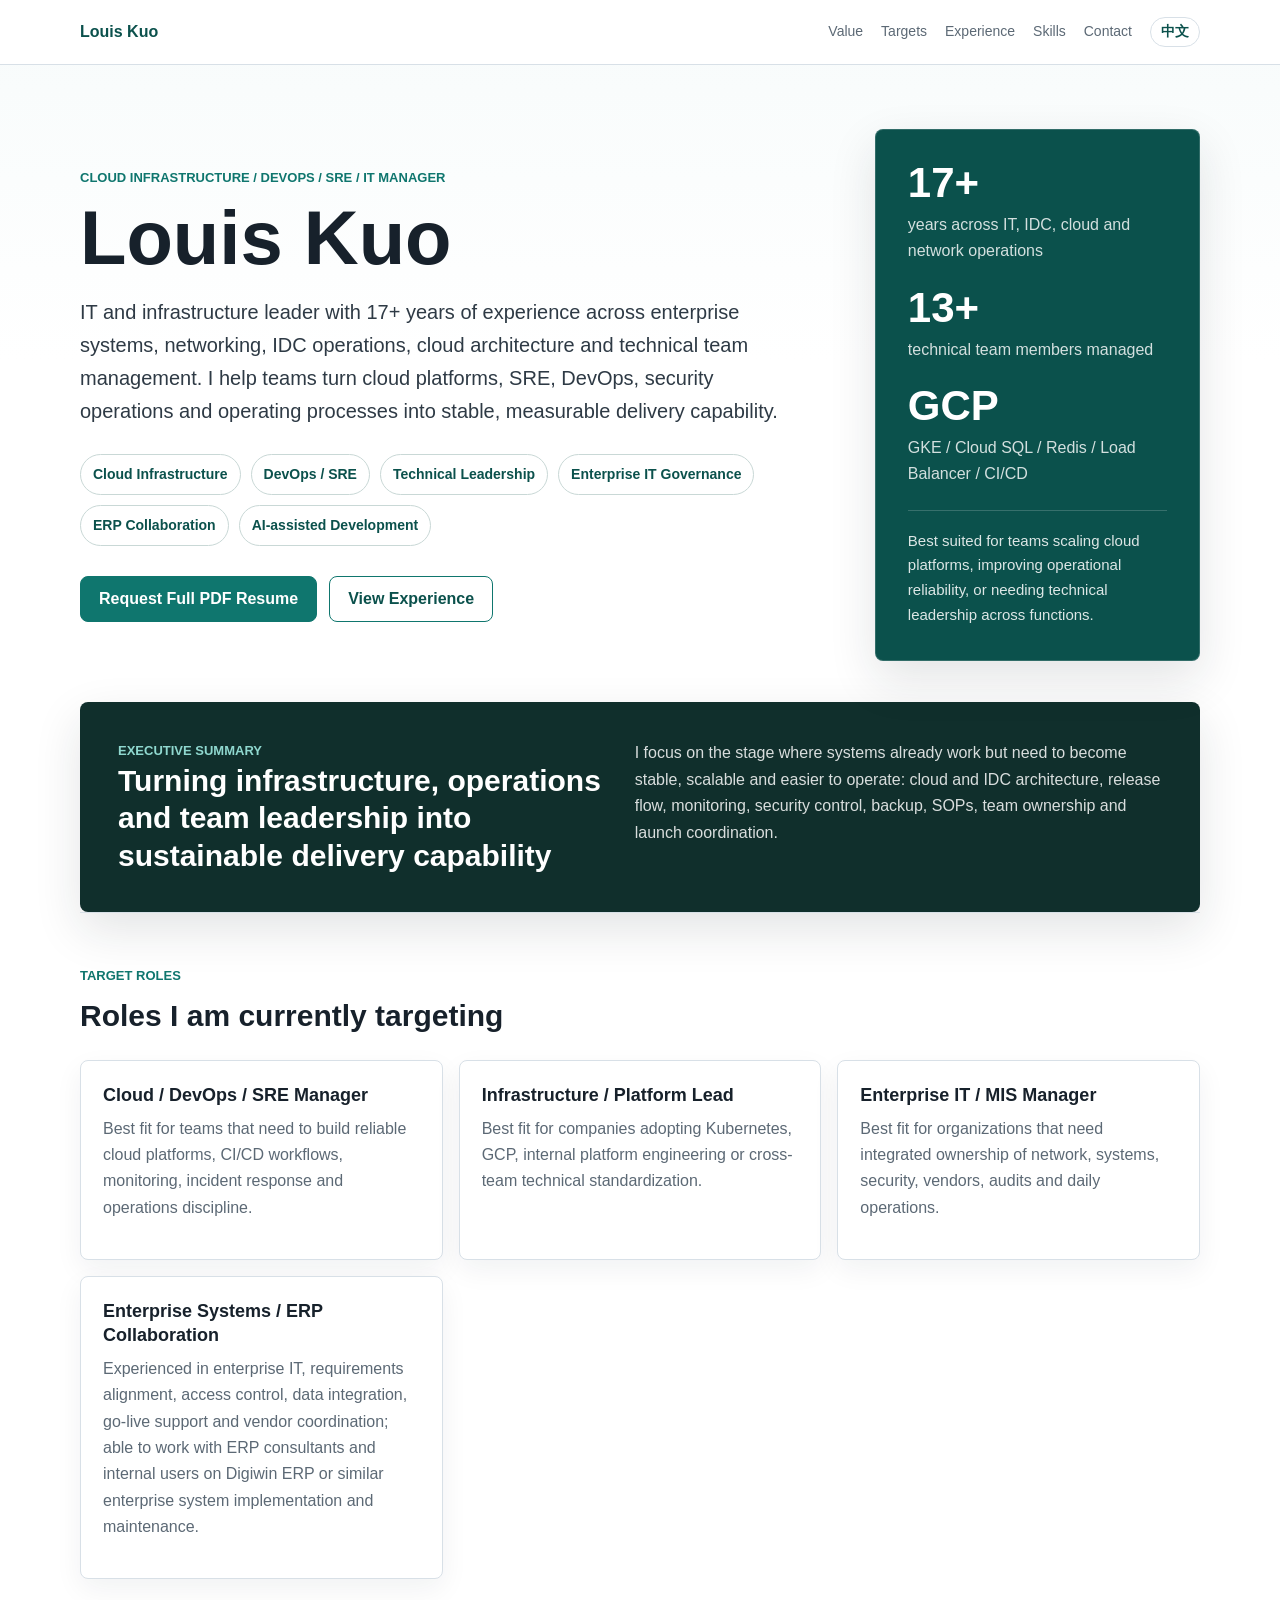
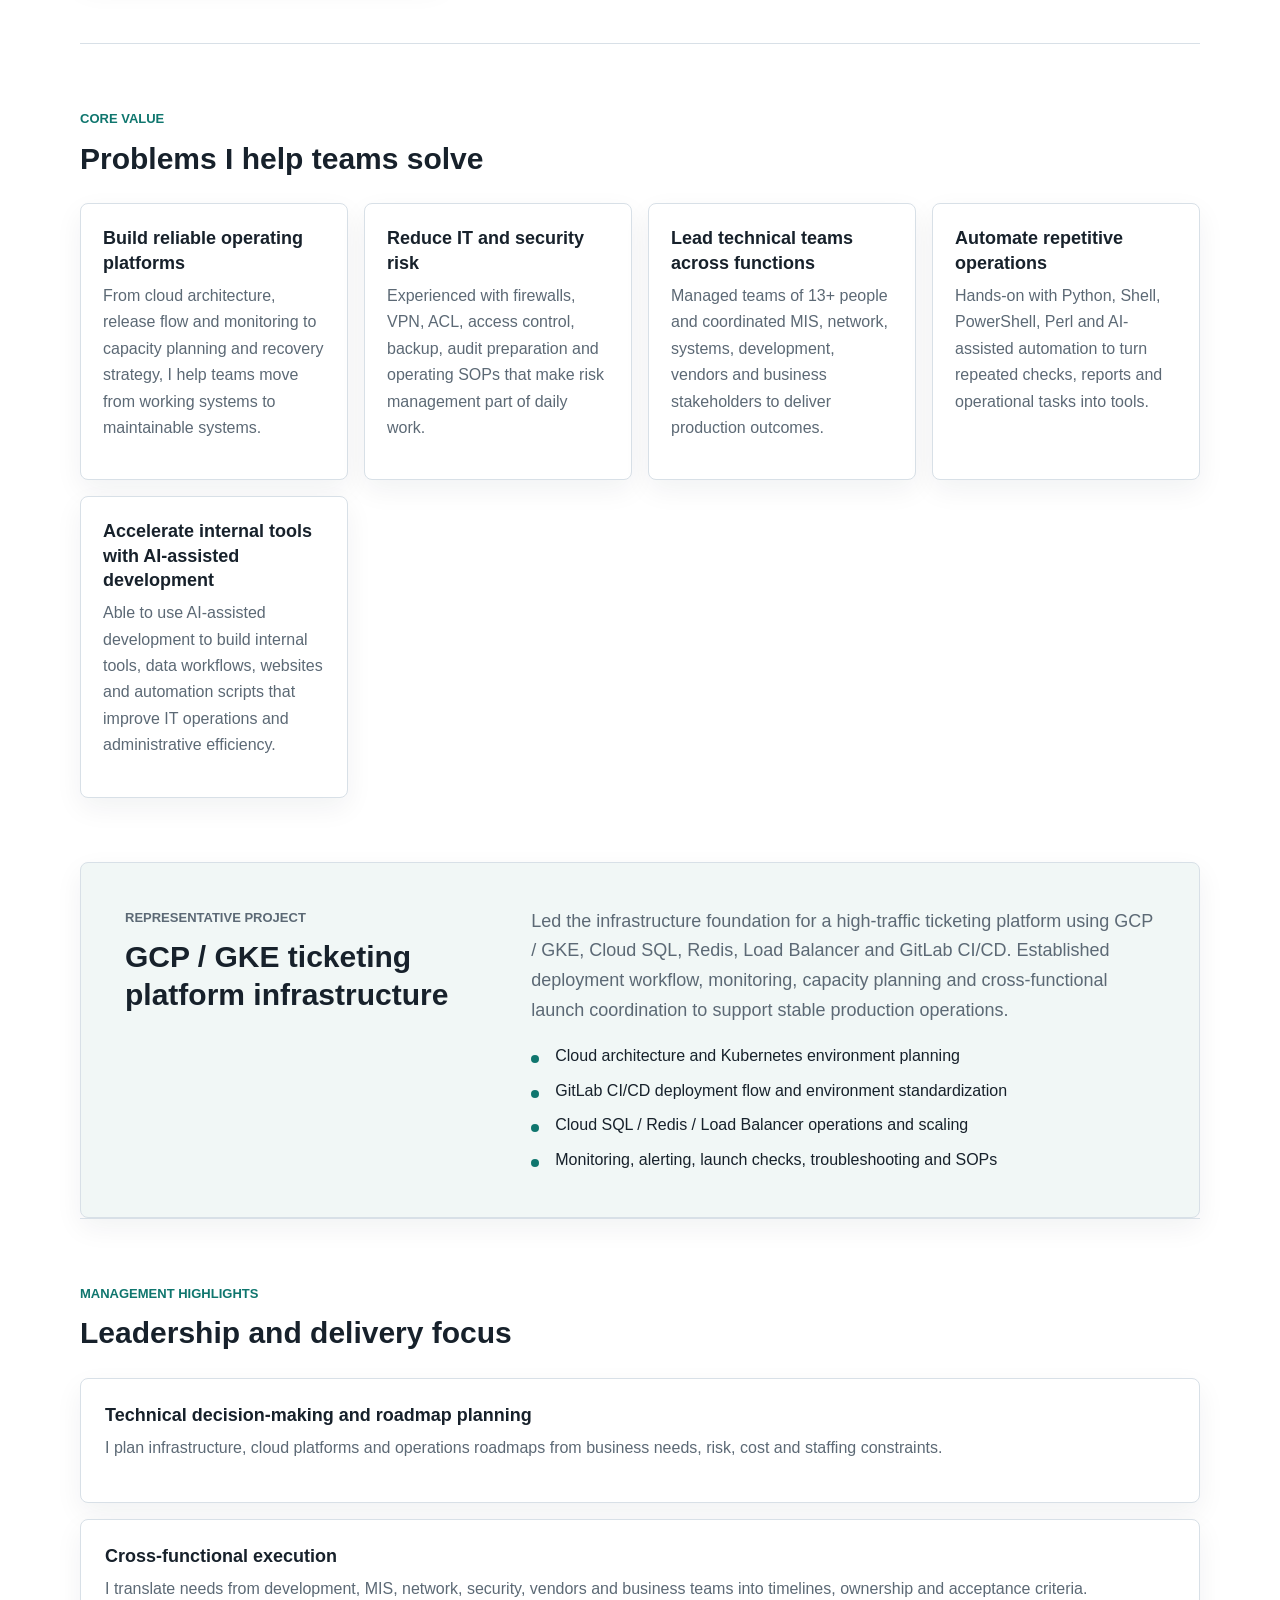
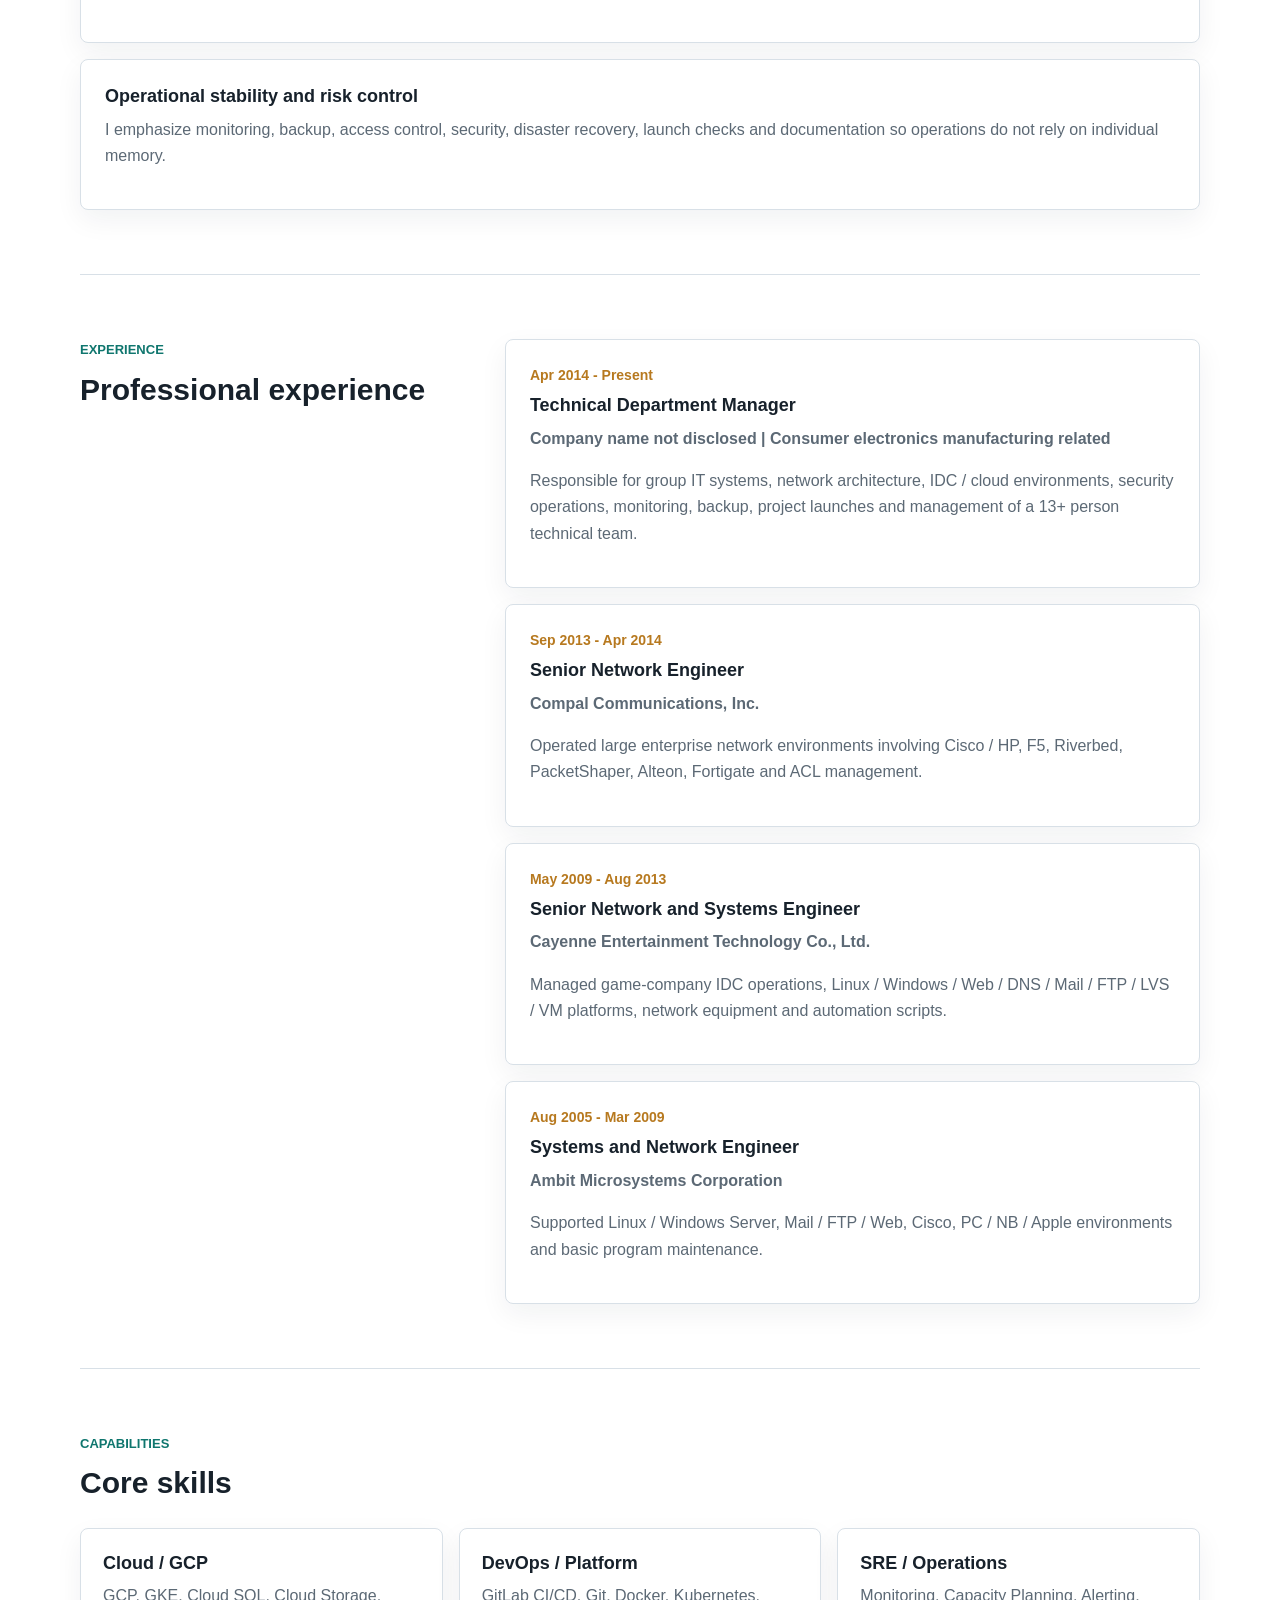
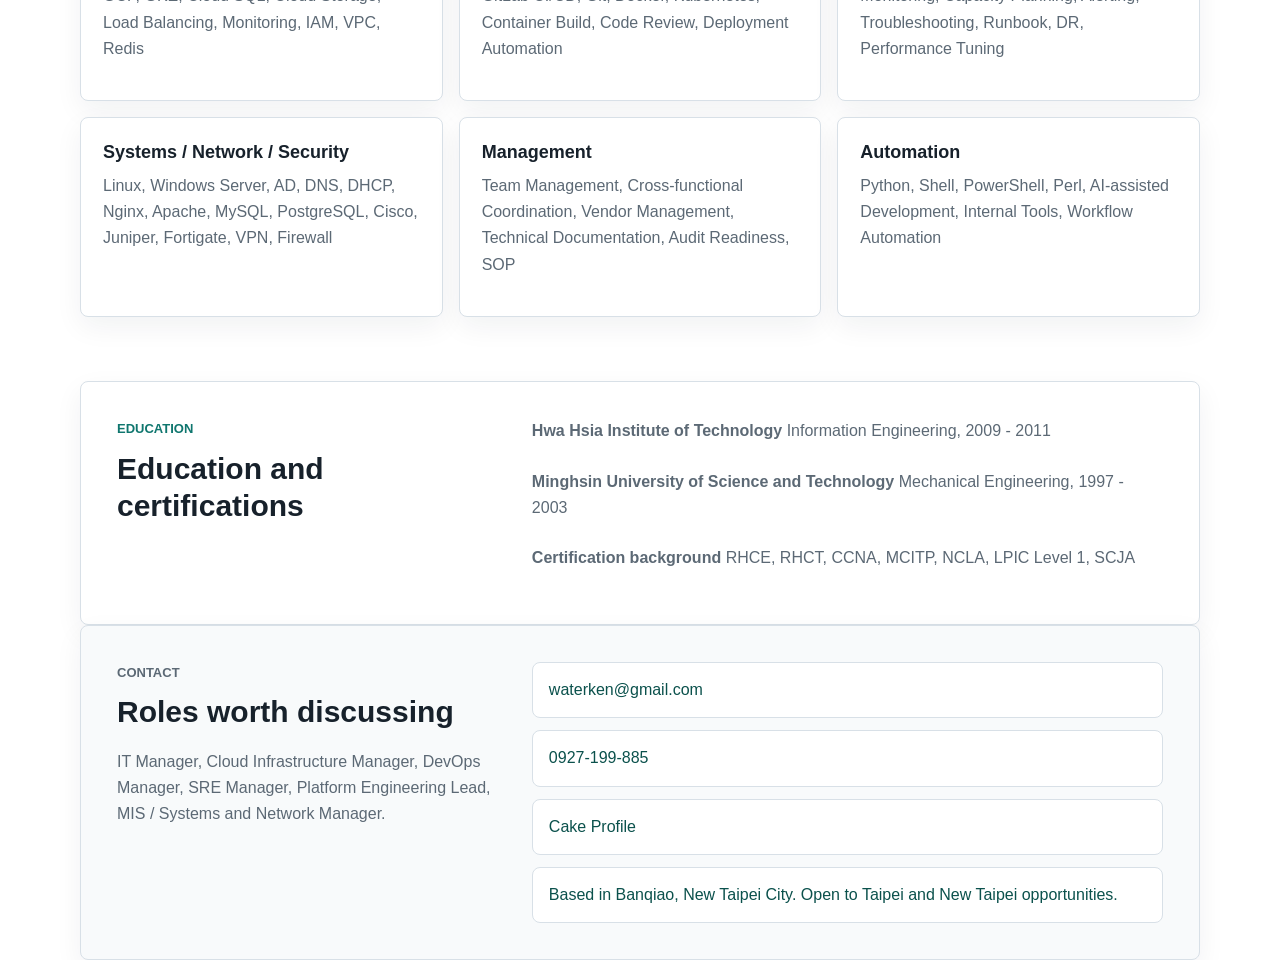
==== commit d1da92e9: "Add ERP collaboration and AI-assisted development to English resume" ====
--- a/en.html
+++ b/en.html
@@ -2,10 +2,10 @@
 <html lang="en">
 <head><meta charset="utf-8"><meta name="viewport" content="width=device-width, initial-scale=1"><title>Louis Kuo | Cloud Infrastructure / DevOps / SRE / IT Manager</title><meta name="description" content="Louis Kuo, Cloud Infrastructure, DevOps, SRE and IT manager with 17+ years of experience across enterprise IT, IDC, cloud platforms, network operations and technical team leadership."><link rel="stylesheet" href="styles.css"></head>
 <body><header class="site-header"><nav class="nav" aria-label="Primary navigation"><a class="brand" href="#top">Louis Kuo</a><div class="nav-links"><a href="#impact">Value</a><a href="#fit">Targets</a><a href="#experience">Experience</a><a href="#skills">Skills</a><a href="#contact">Contact</a><a class="language-link" href="index.html">中文</a></div></nav></header><main id="top">
-<section class="hero"><div class="hero-content"><p class="eyebrow">Cloud Infrastructure / DevOps / SRE / IT Manager</p><h1>Louis Kuo</h1><p class="lead">IT and infrastructure leader with 17+ years of experience across enterprise systems, networking, IDC operations, cloud architecture and technical team management. I help teams turn cloud platforms, SRE, DevOps, security operations and operating processes into stable, measurable delivery capability.</p><div class="profile-strip" aria-label="Positioning"><span>Cloud Infrastructure</span><span>DevOps / SRE</span><span>Technical Leadership</span><span>Enterprise IT Governance</span></div><div class="hero-actions"><a class="button primary" href="mailto:waterken@gmail.com?subject=Request for Louis Kuo full PDF resume">Request Full PDF Resume</a><a class="button secondary" href="#experience">View Experience</a></div></div><aside class="hero-panel" aria-label="Resume summary"><div><span class="metric">17+</span><span class="metric-label">years across IT, IDC, cloud and network operations</span></div><div><span class="metric">13+</span><span class="metric-label">technical team members managed</span></div><div><span class="metric">GCP</span><span class="metric-label">GKE / Cloud SQL / Redis / Load Balancer / CI/CD</span></div><div class="panel-note">Best suited for teams scaling cloud platforms, improving operational reliability, or needing technical leadership across functions.</div></aside></section>
+<section class="hero"><div class="hero-content"><p class="eyebrow">Cloud Infrastructure / DevOps / SRE / IT Manager</p><h1>Louis Kuo</h1><p class="lead">IT and infrastructure leader with 17+ years of experience across enterprise systems, networking, IDC operations, cloud architecture and technical team management. I help teams turn cloud platforms, SRE, DevOps, security operations and operating processes into stable, measurable delivery capability.</p><div class="profile-strip" aria-label="Positioning"><span>Cloud Infrastructure</span><span>DevOps / SRE</span><span>Technical Leadership</span><span>Enterprise IT Governance</span><span>ERP Collaboration</span><span>AI-assisted Development</span></div><div class="hero-actions"><a class="button primary" href="mailto:waterken@gmail.com?subject=Request for Louis Kuo full PDF resume">Request Full PDF Resume</a><a class="button secondary" href="#experience">View Experience</a></div></div><aside class="hero-panel" aria-label="Resume summary"><div><span class="metric">17+</span><span class="metric-label">years across IT, IDC, cloud and network operations</span></div><div><span class="metric">13+</span><span class="metric-label">technical team members managed</span></div><div><span class="metric">GCP</span><span class="metric-label">GKE / Cloud SQL / Redis / Load Balancer / CI/CD</span></div><div class="panel-note">Best suited for teams scaling cloud platforms, improving operational reliability, or needing technical leadership across functions.</div></aside></section>
 <section class="section summary-band" aria-label="Career summary"><div><p class="eyebrow">Executive Summary</p><h2>Turning infrastructure, operations and team leadership into sustainable delivery capability</h2></div><p>I focus on the stage where systems already work but need to become stable, scalable and easier to operate: cloud and IDC architecture, release flow, monitoring, security control, backup, SOPs, team ownership and launch coordination.</p></section>
-<section id="fit" class="section fit-section"><div class="section-heading"><p class="eyebrow">Target Roles</p><h2>Roles I am currently targeting</h2></div><div class="fit-grid"><article><h3>Cloud / DevOps / SRE Manager</h3><p>Best fit for teams that need to build reliable cloud platforms, CI/CD workflows, monitoring, incident response and operations discipline.</p></article><article><h3>Infrastructure / Platform Lead</h3><p>Best fit for companies adopting Kubernetes, GCP, internal platform engineering or cross-team technical standardization.</p></article><article><h3>Enterprise IT / MIS Manager</h3><p>Best fit for organizations that need integrated ownership of network, systems, security, vendors, audits and daily operations.</p></article></div></section>
-<section id="impact" class="section"><div class="section-heading"><p class="eyebrow">Core Value</p><h2>Problems I help teams solve</h2></div><div class="impact-grid"><article><h3>Build reliable operating platforms</h3><p>From cloud architecture, release flow and monitoring to capacity planning and recovery strategy, I help teams move from working systems to maintainable systems.</p></article><article><h3>Reduce IT and security risk</h3><p>Experienced with firewalls, VPN, ACL, access control, backup, audit preparation and operating SOPs that make risk management part of daily work.</p></article><article><h3>Lead technical teams across functions</h3><p>Managed teams of 13+ people and coordinated MIS, network, systems, development, vendors and business stakeholders to deliver production outcomes.</p></article><article><h3>Automate repetitive operations</h3><p>Hands-on with Python, Shell, PowerShell, Perl and AI-assisted automation to turn repeated checks, reports and operational tasks into tools.</p></article></div></section>
+<section id="fit" class="section fit-section"><div class="section-heading"><p class="eyebrow">Target Roles</p><h2>Roles I am currently targeting</h2></div><div class="fit-grid"><article><h3>Cloud / DevOps / SRE Manager</h3><p>Best fit for teams that need to build reliable cloud platforms, CI/CD workflows, monitoring, incident response and operations discipline.</p></article><article><h3>Infrastructure / Platform Lead</h3><p>Best fit for companies adopting Kubernetes, GCP, internal platform engineering or cross-team technical standardization.</p></article><article><h3>Enterprise IT / MIS Manager</h3><p>Best fit for organizations that need integrated ownership of network, systems, security, vendors, audits and daily operations.</p></article><article><h3>Enterprise Systems / ERP Collaboration</h3><p>Experienced in enterprise IT, requirements alignment, access control, data integration, go-live support and vendor coordination; able to work with ERP consultants and internal users on Digiwin ERP or similar enterprise system implementation and maintenance.</p></article></div></section>
+<section id="impact" class="section"><div class="section-heading"><p class="eyebrow">Core Value</p><h2>Problems I help teams solve</h2></div><div class="impact-grid"><article><h3>Build reliable operating platforms</h3><p>From cloud architecture, release flow and monitoring to capacity planning and recovery strategy, I help teams move from working systems to maintainable systems.</p></article><article><h3>Reduce IT and security risk</h3><p>Experienced with firewalls, VPN, ACL, access control, backup, audit preparation and operating SOPs that make risk management part of daily work.</p></article><article><h3>Lead technical teams across functions</h3><p>Managed teams of 13+ people and coordinated MIS, network, systems, development, vendors and business stakeholders to deliver production outcomes.</p></article><article><h3>Automate repetitive operations</h3><p>Hands-on with Python, Shell, PowerShell, Perl and AI-assisted automation to turn repeated checks, reports and operational tasks into tools.</p></article><article><h3>Accelerate internal tools with AI-assisted development</h3><p>Able to use AI-assisted development to build internal tools, data workflows, websites and automation scripts that improve IT operations and administrative efficiency.</p></article></div></section>
 <section class="section feature"><div class="section-heading"><p class="eyebrow">Representative Project</p><h2>GCP / GKE ticketing platform infrastructure</h2></div><div class="feature-body"><p>Led the infrastructure foundation for a high-traffic ticketing platform using GCP / GKE, Cloud SQL, Redis, Load Balancer and GitLab CI/CD. Established deployment workflow, monitoring, capacity planning and cross-functional launch coordination to support stable production operations.</p><ul class="check-list"><li>Cloud architecture and Kubernetes environment planning</li><li>GitLab CI/CD deployment flow and environment standardization</li><li>Cloud SQL / Redis / Load Balancer operations and scaling</li><li>Monitoring, alerting, launch checks, troubleshooting and SOPs</li></ul></div></section>
 <section class="section achievements"><div class="section-heading"><p class="eyebrow">Management Highlights</p><h2>Leadership and delivery focus</h2></div><div class="achievement-list"><article><h3>Technical decision-making and roadmap planning</h3><p>I plan infrastructure, cloud platforms and operations roadmaps from business needs, risk, cost and staffing constraints.</p></article><article><h3>Cross-functional execution</h3><p>I translate needs from development, MIS, network, security, vendors and business teams into timelines, ownership and acceptance criteria.</p></article><article><h3>Operational stability and risk control</h3><p>I emphasize monitoring, backup, access control, security, disaster recovery, launch checks and documentation so operations do not rely on individual memory.</p></article></div></section>
 <section id="experience" class="section two-column"><div class="section-heading sticky-heading"><p class="eyebrow">Experience</p><h2>Professional experience</h2></div><div class="timeline"><article class="timeline-item"><div class="timeline-meta">Apr 2014 - Present</div><h3>Technical Department Manager</h3><p class="company">Company name not disclosed | Consumer electronics manufacturing related</p><p>Responsible for group IT systems, network architecture, IDC / cloud environments, security operations, monitoring, backup, project launches and management of a 13+ person technical team.</p></article><article class="timeline-item"><div class="timeline-meta">Sep 2013 - Apr 2014</div><h3>Senior Network Engineer</h3><p class="company">Compal Communications, Inc.</p><p>Operated large enterprise network environments involving Cisco / HP, F5, Riverbed, PacketShaper, Alteon, Fortigate and ACL management.</p></article><article class="timeline-item"><div class="timeline-meta">May 2009 - Aug 2013</div><h3>Senior Network and Systems Engineer</h3><p class="company">Cayenne Entertainment Technology Co., Ltd.</p><p>Managed game-company IDC operations, Linux / Windows / Web / DNS / Mail / FTP / LVS / VM platforms, network equipment and automation scripts.</p></article><article class="timeline-item"><div class="timeline-meta">Aug 2005 - Mar 2009</div><h3>Systems and Network Engineer</h3><p class="company">Ambit Microsystems Corporation</p><p>Supported Linux / Windows Server, Mail / FTP / Web, Cisco, PC / NB / Apple environments and basic program maintenance.</p></article></div></section>
--- a/styles.css
+++ b/styles.css
@@ -1,65 +1 @@
-:root {
-  --ink: #17212b;
-  --muted: #5c6975;
-  --line: #d8e0e7;
-  --soft: #f4f7f8;
-  --panel: #ffffff;
-  --accent: #0f766e;
-  --accent-dark: #0b514c;
-  --gold: #b7791f;
-  --shadow: 0 18px 48px rgba(23, 33, 43, 0.12);
-}
-
-* { box-sizing: border-box; }
-html { scroll-behavior: smooth; }
-body { margin: 0; font-family: "Microsoft JhengHei", "PingFang TC", "Noto Sans TC", Arial, sans-serif; color: var(--ink); background: #ffffff; line-height: 1.65; }
-a { color: inherit; }
-.site-header { position: sticky; top: 0; z-index: 10; background: rgba(255, 255, 255, 0.94); border-bottom: 1px solid var(--line); backdrop-filter: blur(14px); }
-.nav { width: min(1120px, calc(100% - 40px)); margin: 0 auto; height: 64px; display: flex; align-items: center; justify-content: space-between; gap: 24px; }
-.brand { font-weight: 800; text-decoration: none; color: var(--accent-dark); }
-.nav-links { display: flex; gap: 18px; color: var(--muted); font-size: 14px; align-items: center; }
-.nav-links a { text-decoration: none; }
-.language-link { padding: 2px 10px; border: 1px solid var(--line); border-radius: 999px; color: var(--accent-dark); font-weight: 800; background: #ffffff; }
-.hero { width: min(1120px, calc(100% - 40px)); margin: 54px auto 32px; min-height: 520px; display: grid; grid-template-columns: minmax(0, 1.4fr) minmax(300px, 0.6fr); gap: 36px; align-items: center; }
-.hero-content { padding: 48px 0; }
-.eyebrow { margin: 0 0 10px; color: var(--accent); font-size: 13px; font-weight: 800; letter-spacing: 0; text-transform: uppercase; }
-h1, h2, h3, p { margin-top: 0; }
-h1 { margin-bottom: 18px; font-size: clamp(42px, 8vw, 76px); line-height: 1.05; letter-spacing: 0; }
-h2 { font-size: 30px; line-height: 1.25; letter-spacing: 0; margin-bottom: 18px; }
-h3 { font-size: 18px; line-height: 1.35; margin-bottom: 8px; }
-.lead { max-width: 720px; font-size: 20px; color: #2e3a45; }
-.hero-actions { display: flex; flex-wrap: wrap; gap: 12px; margin-top: 30px; }
-.button { display: inline-flex; align-items: center; justify-content: center; min-height: 46px; padding: 0 18px; border-radius: 8px; font-weight: 700; text-decoration: none; border: 1px solid var(--accent); }
-.button.primary { background: var(--accent); color: #ffffff; }
-.button.secondary { background: #ffffff; color: var(--accent-dark); }
-.hero-panel { background: var(--accent-dark); color: #ffffff; padding: 30px; border-radius: 8px; box-shadow: var(--shadow); display: grid; gap: 22px; }
-.metric { display: block; font-size: 42px; font-weight: 900; line-height: 1; }
-.metric-label { display: block; color: rgba(255, 255, 255, 0.82); margin-top: 8px; }
-.section { width: min(1120px, calc(100% - 40px)); margin: 0 auto; padding: 64px 0; border-top: 1px solid var(--line); }
-.section-heading { max-width: 680px; margin-bottom: 26px; }
-.fit-grid, .impact-grid, .skill-groups { display: grid; grid-template-columns: repeat(4, minmax(0, 1fr)); gap: 16px; }
-.fit-grid article, .impact-grid article, .skill-groups article, .achievement-list article, .timeline-item, .feature, .credentials, .contact { background: var(--panel); border: 1px solid var(--line); border-radius: 8px; }
-.fit-grid article, .impact-grid article, .skill-groups article { padding: 22px; }
-.fit-grid p, .impact-grid p, .skill-groups p, .achievement-list p, .timeline p, .feature p, .credential-list p, .contact p { color: var(--muted); }
-.feature { background: var(--soft); padding: 44px; display: grid; grid-template-columns: minmax(260px, 0.6fr) minmax(0, 1fr); gap: 32px; align-items: start; }
-.feature-body p { font-size: 18px; }
-.check-list { margin: 18px 0 0; padding: 0; list-style: none; display: grid; gap: 8px; }
-.check-list li { padding-left: 24px; position: relative; }
-.check-list li::before { content: ""; width: 8px; height: 8px; position: absolute; left: 0; top: 12px; background: var(--accent); border-radius: 50%; }
-.two-column { display: grid; grid-template-columns: minmax(240px, 0.36fr) minmax(0, 0.64fr); gap: 34px; align-items: start; }
-.sticky-heading { position: sticky; top: 90px; }
-.timeline { display: grid; gap: 16px; }
-.timeline-item { padding: 24px; }
-.timeline-meta { color: var(--gold); font-weight: 800; font-size: 14px; margin-bottom: 6px; }
-.company { font-weight: 700; color: #2f3b46; }
-.skill-groups { grid-template-columns: repeat(3, minmax(0, 1fr)); }
-.fit-grid { grid-template-columns: repeat(3, minmax(0, 1fr)); }
-.fit-section { padding-top: 52px; }
-.achievement-list { display: grid; gap: 16px; }
-.achievement-list article { padding: 24px; }
-.credentials, .contact { padding: 36px; display: grid; grid-template-columns: minmax(260px, 0.38fr) minmax(0, 0.62fr); gap: 28px; }
-.credential-list { display: grid; gap: 8px; }
-.contact-panel { display: grid; gap: 12px; align-content: start; }
-.contact-panel a, .contact-panel span { display: block; padding: 14px 16px; border: 1px solid var(--line); border-radius: 8px; text-decoration: none; color: var(--accent-dark); background: #ffffff; }
-@media (max-width: 900px) { .hero, .feature, .two-column, .credentials, .contact { grid-template-columns: 1fr; } .fit-grid, .impact-grid, .skill-groups { grid-template-columns: repeat(2, minmax(0, 1fr)); } .sticky-heading { position: static; } }
-@media (max-width: 620px) { .nav { width: min(100% - 28px, 1120px); height: auto; padding: 14px 0; align-items: flex-start; flex-direction: column; gap: 8px; } .nav-links { width: 100%; overflow-x: auto; gap: 14px; padding-bottom: 2px; } .hero, .section { width: min(100% - 28px, 1120px); } .hero { margin-top: 28px; min-height: 0; } .hero-content { padding: 22px 0; } .lead { font-size: 17px; } .fit-grid, .impact-grid, .skill-groups { grid-template-columns: 1fr; } .feature, .credentials, .contact { padding: 24px; } }
+:root{--ink:#17212b;--muted:#5c6975;--line:#d8e0e7;--soft:#f4f7f8;--panel:#fff;--accent:#0f766e;--accent-dark:#0b514c;--gold:#b7791f;--shadow:0 18px 48px rgba(23,33,43,.12)}*{box-sizing:border-box}html{scroll-behavior:smooth}body{margin:0;font-family:"Microsoft JhengHei","PingFang TC","Noto Sans TC",Arial,sans-serif;color:var(--ink);background:linear-gradient(180deg,#f7fbfb 0,#fff 360px);line-height:1.65}a{color:inherit}.site-header{position:sticky;top:0;z-index:10;background:rgba(255,255,255,.94);border-bottom:1px solid var(--line);backdrop-filter:blur(14px)}.nav{width:min(1120px,calc(100% - 40px));margin:0 auto;height:64px;display:flex;align-items:center;justify-content:space-between;gap:24px}.brand{font-weight:800;text-decoration:none;color:var(--accent-dark)}.nav-links{display:flex;gap:18px;color:var(--muted);font-size:14px;align-items:center}.nav-links a{text-decoration:none}.language-link{padding:2px 10px;border:1px solid var(--line);border-radius:999px;color:var(--accent-dark);font-weight:800;background:#fff}.hero{width:min(1120px,calc(100% - 40px));margin:54px auto 32px;min-height:520px;display:grid;grid-template-columns:minmax(0,1.4fr) minmax(300px,.6fr);gap:36px;align-items:center}.hero-content{padding:48px 0;position:relative}.eyebrow{margin:0 0 10px;color:var(--accent);font-size:13px;font-weight:800;letter-spacing:0;text-transform:uppercase}h1,h2,h3,p{margin-top:0}h1{margin-bottom:18px;font-size:clamp(42px,8vw,76px);line-height:1.05;letter-spacing:0}h2{font-size:30px;line-height:1.25;letter-spacing:0;margin-bottom:18px}h3{font-size:18px;line-height:1.35;margin-bottom:8px}.lead{max-width:720px;font-size:20px;color:#2e3a45}.profile-strip{display:flex;flex-wrap:wrap;gap:10px;margin-top:26px}.profile-strip span{padding:8px 12px;border:1px solid #c9d8d6;border-radius:999px;background:rgba(255,255,255,.78);color:var(--accent-dark);font-size:14px;font-weight:800}.hero-actions{display:flex;flex-wrap:wrap;gap:12px;margin-top:30px}.button{display:inline-flex;align-items:center;justify-content:center;min-height:46px;padding:0 18px;border-radius:8px;font-weight:700;text-decoration:none;border:1px solid var(--accent)}.button.primary{background:var(--accent);color:#fff}.button.secondary{background:#fff;color:var(--accent-dark)}.hero-panel{background:var(--accent-dark);color:#fff;padding:32px;border-radius:8px;box-shadow:var(--shadow);display:grid;gap:22px;border:1px solid rgba(255,255,255,.16)}.metric{display:block;font-size:42px;font-weight:900;line-height:1}.metric-label{display:block;color:rgba(255,255,255,.82);margin-top:8px}.panel-note{padding-top:18px;border-top:1px solid rgba(255,255,255,.18);color:rgba(255,255,255,.86);font-size:15px}.section{width:min(1120px,calc(100% - 40px));margin:0 auto;padding:64px 0;border-top:1px solid var(--line)}.section-heading{max-width:680px;margin-bottom:26px}.summary-band{display:grid;grid-template-columns:minmax(280px,.48fr) minmax(0,.52fr);gap:30px;align-items:start;padding:38px;background:#102f2c;color:#fff;border-radius:8px;border-top:0;box-shadow:var(--shadow)}.summary-band p{color:rgba(255,255,255,.84);margin-bottom:0}.summary-band .eyebrow{color:#8fd8cf}.summary-band h2{margin-bottom:0}.fit-grid,.impact-grid,.skill-groups{display:grid;grid-template-columns:repeat(4,minmax(0,1fr));gap:16px}.fit-grid article,.impact-grid article,.skill-groups article,.achievement-list article,.timeline-item,.feature,.credentials,.contact{background:var(--panel);border:1px solid var(--line);border-radius:8px;box-shadow:0 10px 28px rgba(23,33,43,.06)}.fit-grid article,.impact-grid article,.skill-groups article{padding:22px}.fit-grid p,.impact-grid p,.skill-groups p,.achievement-list p,.timeline p,.feature p,.credential-list p,.contact p{color:var(--muted)}.feature{background:#f1f7f6;padding:44px;display:grid;grid-template-columns:minmax(260px,.6fr) minmax(0,1fr);gap:32px;align-items:start}.feature-body p{font-size:18px}.check-list{margin:18px 0 0;padding:0;list-style:none;display:grid;gap:8px}.check-list li{padding-left:24px;position:relative}.check-list li:before{content:"";width:8px;height:8px;position:absolute;left:0;top:12px;background:var(--accent);border-radius:50%}.two-column{display:grid;grid-template-columns:minmax(240px,.36fr) minmax(0,.64fr);gap:34px;align-items:start}.sticky-heading{position:sticky;top:90px}.timeline{display:grid;gap:16px}.timeline-item{padding:24px}.timeline-meta{color:var(--gold);font-weight:800;font-size:14px;margin-bottom:6px}.company{font-weight:700;color:#2f3b46}.skill-groups{grid-template-columns:repeat(3,minmax(0,1fr))}.fit-grid{grid-template-columns:repeat(3,minmax(0,1fr))}.fit-section{padding-top:52px}.achievement-list{display:grid;gap:16px}.achievement-list article{padding:24px}.credentials,.contact{padding:36px;display:grid;grid-template-columns:minmax(260px,.38fr) minmax(0,.62fr);gap:28px}.credential-list{display:grid;gap:8px}.contact-panel{display:grid;gap:12px;align-content:start}.contact-panel a,.contact-panel span{display:block;padding:14px 16px;border:1px solid var(--line);border-radius:8px;text-decoration:none;color:var(--accent-dark);background:#fff}.contact{background:#f8fafb}@media (max-width:900px){.hero,.feature,.two-column,.summary-band,.credentials,.contact{grid-template-columns:1fr}.fit-grid,.impact-grid,.skill-groups{grid-template-columns:repeat(2,minmax(0,1fr))}.sticky-heading{position:static}}@media (max-width:620px){.nav{width:min(100% - 28px,1120px);height:auto;padding:14px 0;align-items:flex-start;flex-direction:column;gap:8px}.nav-links{width:100%;overflow-x:auto;gap:14px;padding-bottom:2px}.hero,.section{width:min(100% - 28px,1120px)}.hero{margin-top:28px;min-height:0}.hero-content{padding:22px 0}.lead{font-size:17px}.fit-grid,.impact-grid,.skill-groups{grid-template-columns:1fr}.feature,.credentials,.contact{padding:24px}}
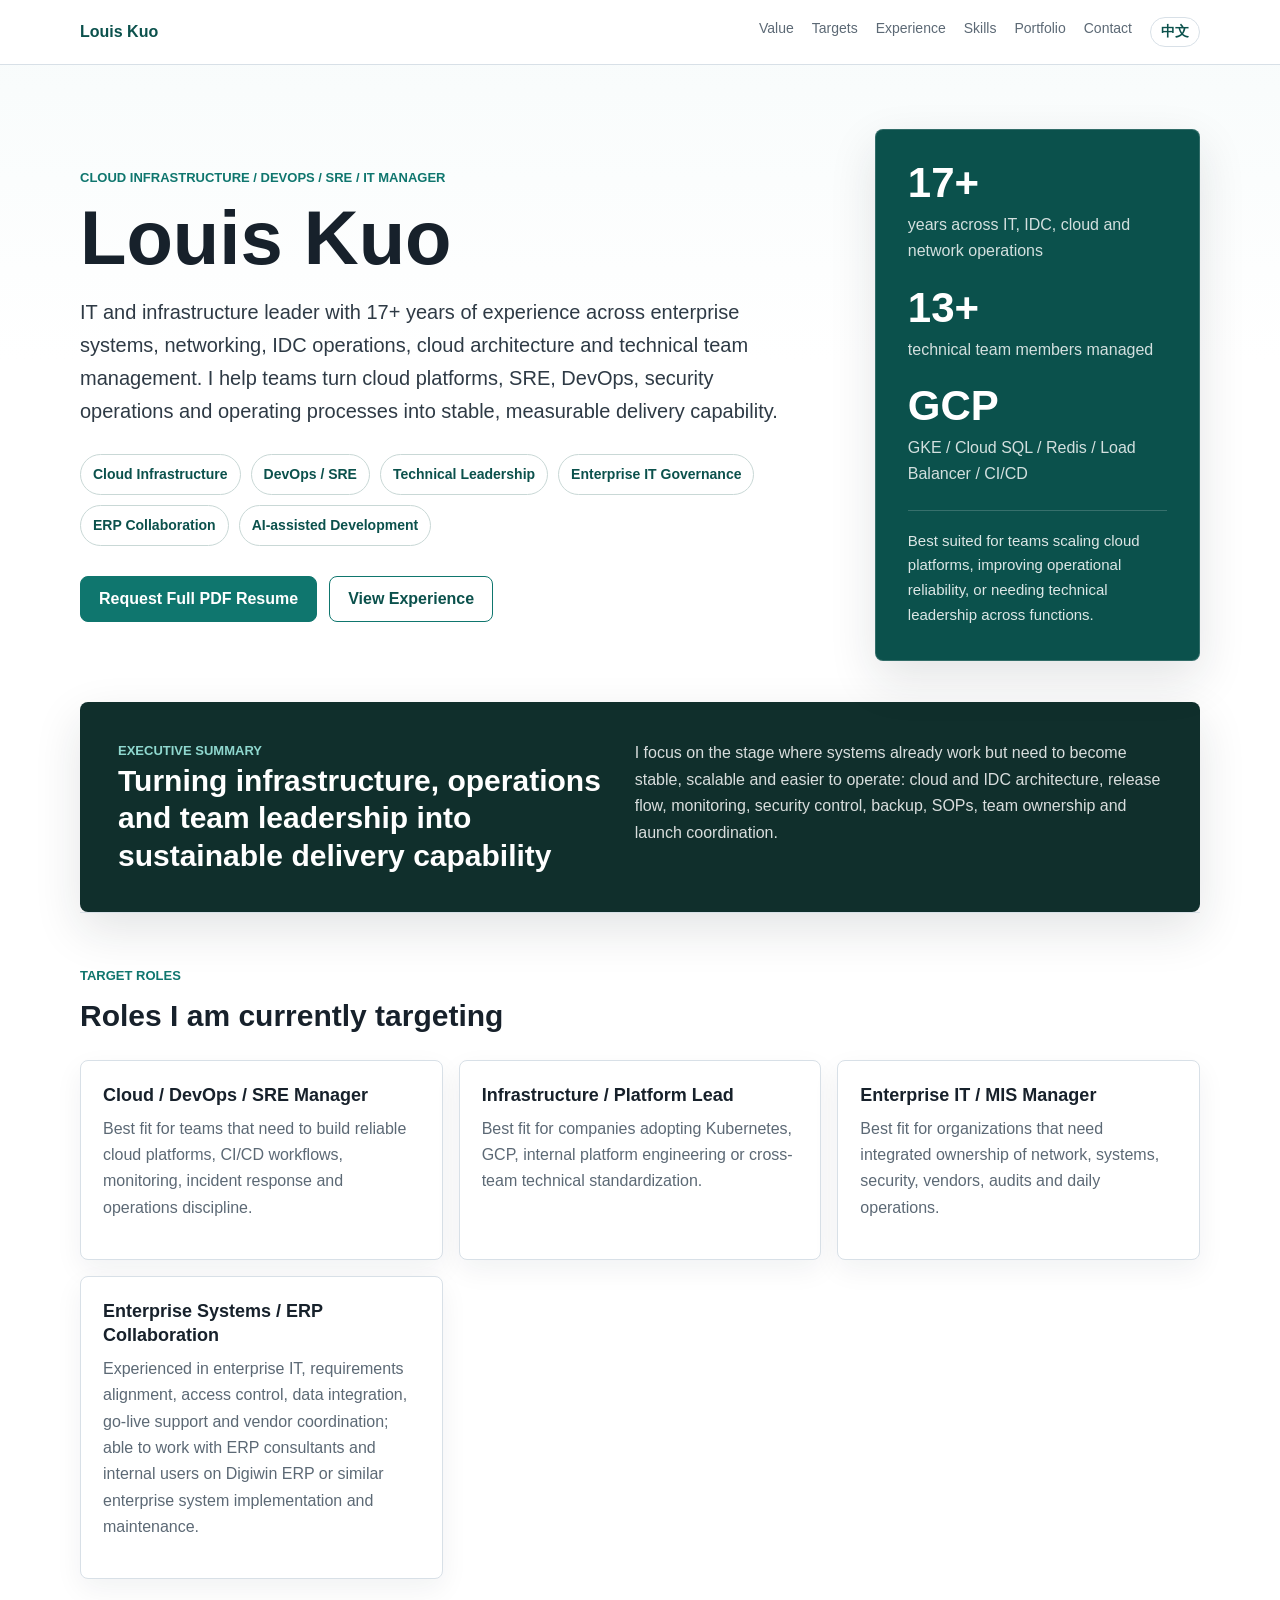
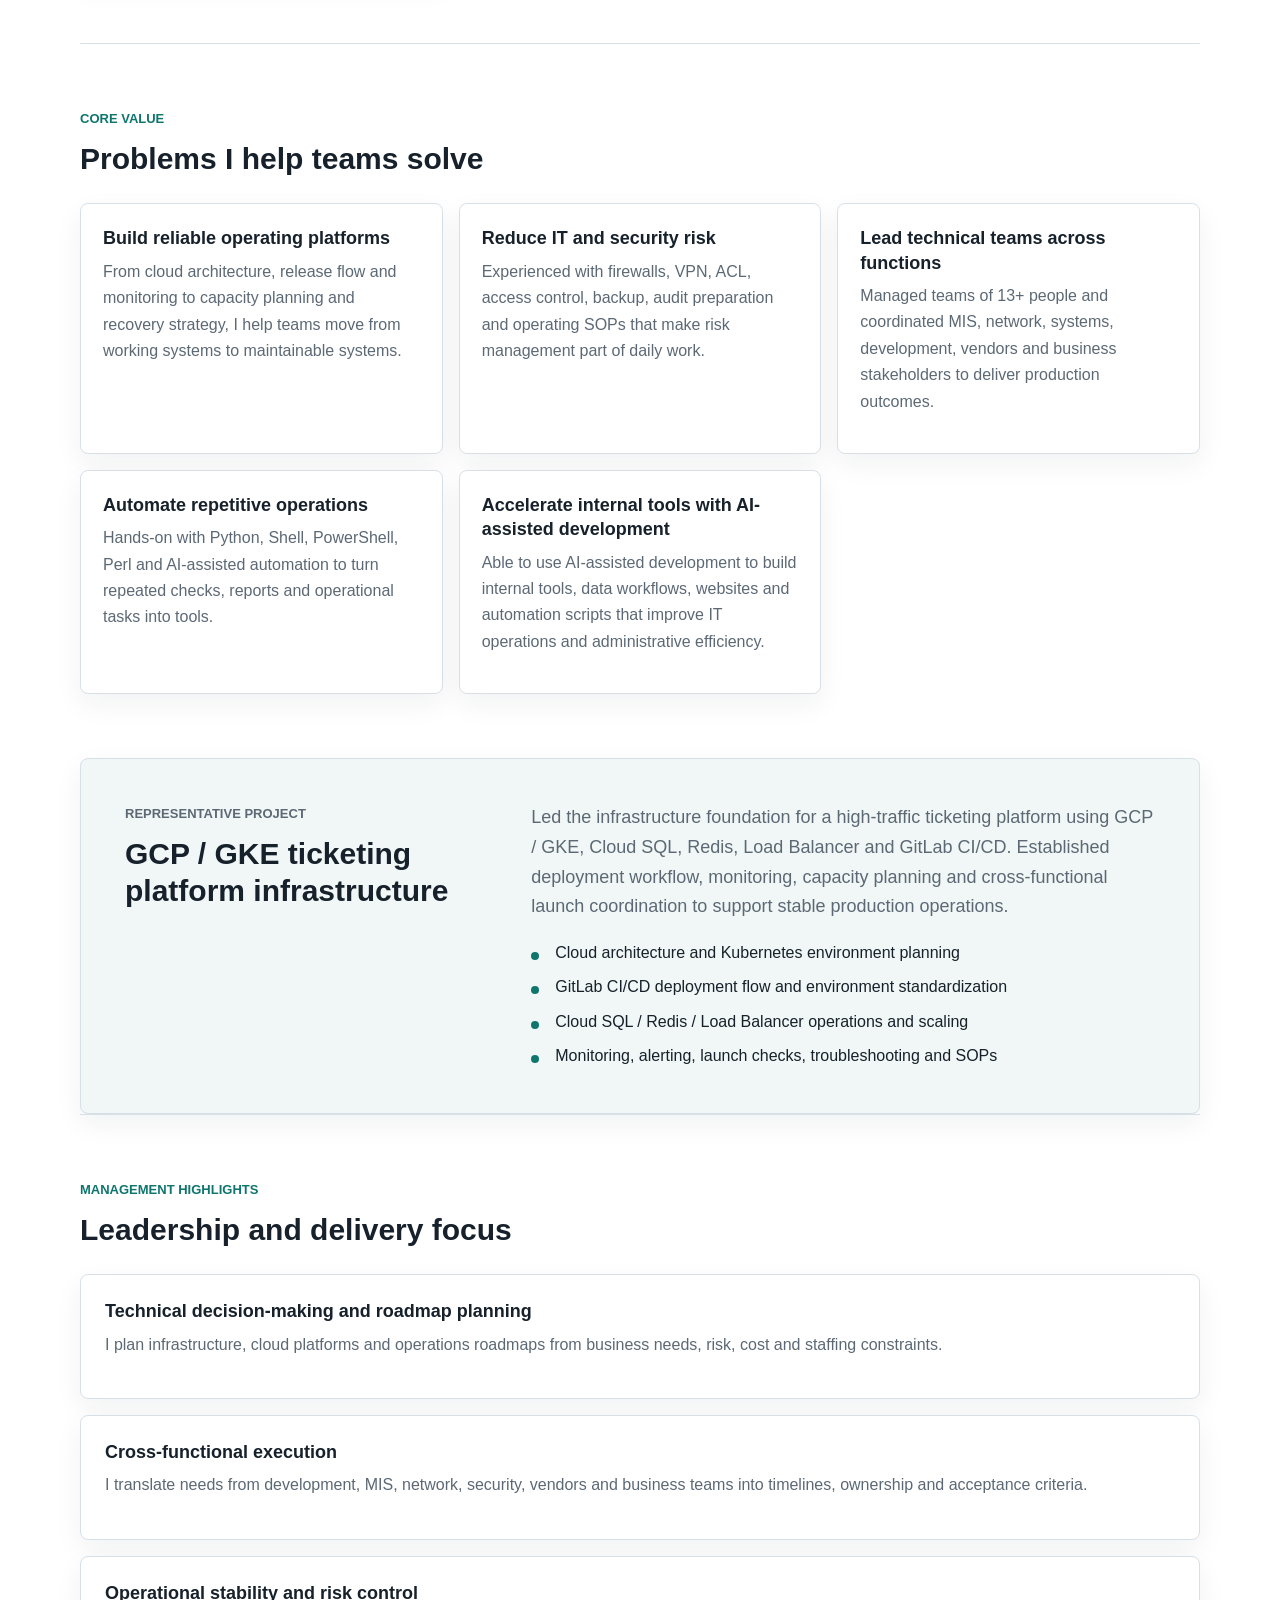
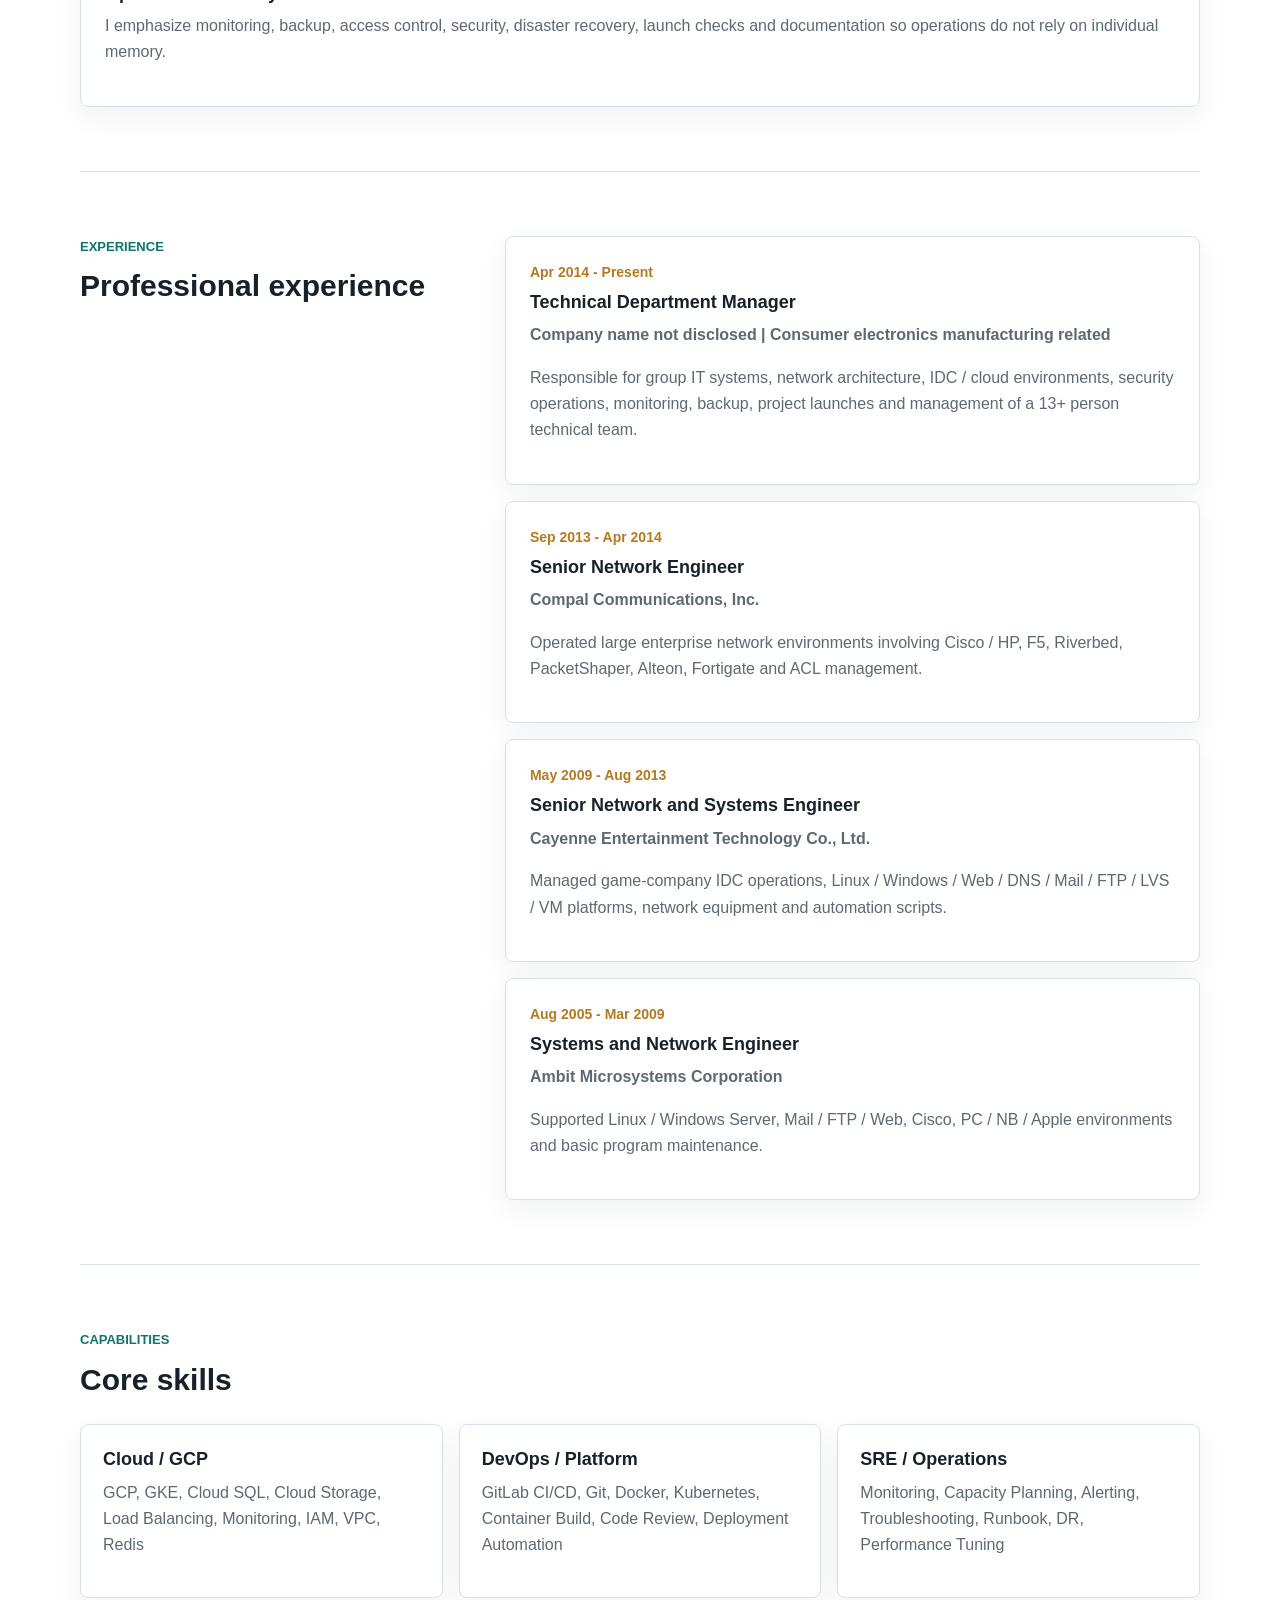
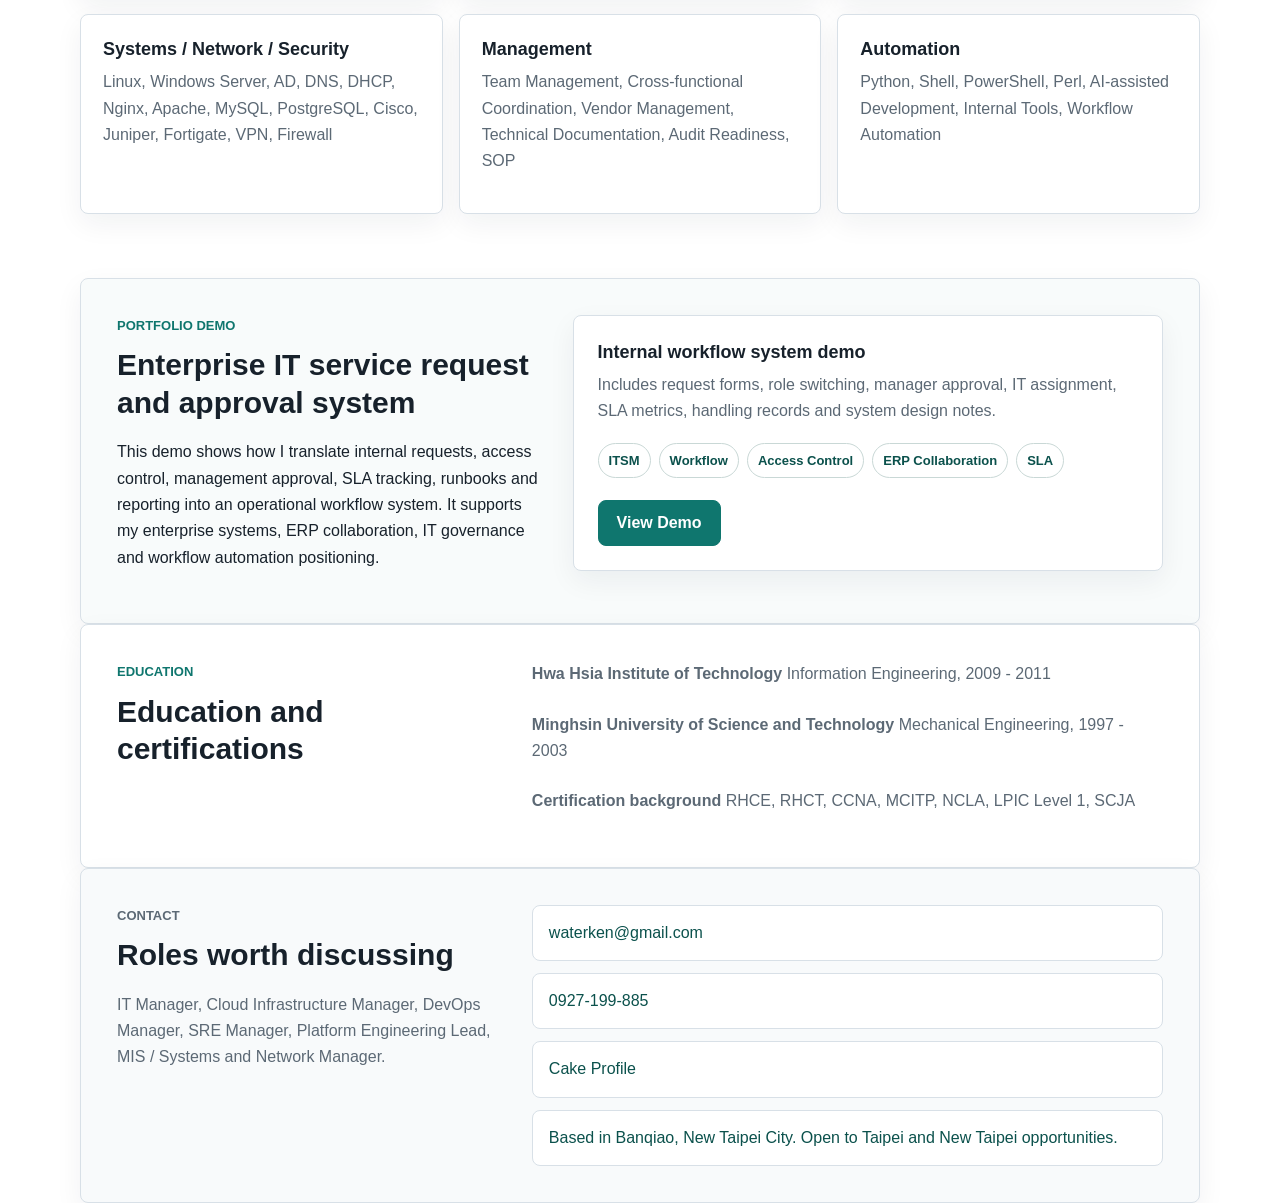
==== commit df72094c: "Add IT service workflow portfolio demo" ====
--- a/en.html
+++ b/en.html
@@ -1,15 +1,289 @@
 <!doctype html>
 <html lang="en">
-<head><meta charset="utf-8"><meta name="viewport" content="width=device-width, initial-scale=1"><title>Louis Kuo | Cloud Infrastructure / DevOps / SRE / IT Manager</title><meta name="description" content="Louis Kuo, Cloud Infrastructure, DevOps, SRE and IT manager with 17+ years of experience across enterprise IT, IDC, cloud platforms, network operations and technical team leadership."><link rel="stylesheet" href="styles.css"></head>
-<body><header class="site-header"><nav class="nav" aria-label="Primary navigation"><a class="brand" href="#top">Louis Kuo</a><div class="nav-links"><a href="#impact">Value</a><a href="#fit">Targets</a><a href="#experience">Experience</a><a href="#skills">Skills</a><a href="#contact">Contact</a><a class="language-link" href="index.html">中文</a></div></nav></header><main id="top">
-<section class="hero"><div class="hero-content"><p class="eyebrow">Cloud Infrastructure / DevOps / SRE / IT Manager</p><h1>Louis Kuo</h1><p class="lead">IT and infrastructure leader with 17+ years of experience across enterprise systems, networking, IDC operations, cloud architecture and technical team management. I help teams turn cloud platforms, SRE, DevOps, security operations and operating processes into stable, measurable delivery capability.</p><div class="profile-strip" aria-label="Positioning"><span>Cloud Infrastructure</span><span>DevOps / SRE</span><span>Technical Leadership</span><span>Enterprise IT Governance</span><span>ERP Collaboration</span><span>AI-assisted Development</span></div><div class="hero-actions"><a class="button primary" href="mailto:waterken@gmail.com?subject=Request for Louis Kuo full PDF resume">Request Full PDF Resume</a><a class="button secondary" href="#experience">View Experience</a></div></div><aside class="hero-panel" aria-label="Resume summary"><div><span class="metric">17+</span><span class="metric-label">years across IT, IDC, cloud and network operations</span></div><div><span class="metric">13+</span><span class="metric-label">technical team members managed</span></div><div><span class="metric">GCP</span><span class="metric-label">GKE / Cloud SQL / Redis / Load Balancer / CI/CD</span></div><div class="panel-note">Best suited for teams scaling cloud platforms, improving operational reliability, or needing technical leadership across functions.</div></aside></section>
-<section class="section summary-band" aria-label="Career summary"><div><p class="eyebrow">Executive Summary</p><h2>Turning infrastructure, operations and team leadership into sustainable delivery capability</h2></div><p>I focus on the stage where systems already work but need to become stable, scalable and easier to operate: cloud and IDC architecture, release flow, monitoring, security control, backup, SOPs, team ownership and launch coordination.</p></section>
-<section id="fit" class="section fit-section"><div class="section-heading"><p class="eyebrow">Target Roles</p><h2>Roles I am currently targeting</h2></div><div class="fit-grid"><article><h3>Cloud / DevOps / SRE Manager</h3><p>Best fit for teams that need to build reliable cloud platforms, CI/CD workflows, monitoring, incident response and operations discipline.</p></article><article><h3>Infrastructure / Platform Lead</h3><p>Best fit for companies adopting Kubernetes, GCP, internal platform engineering or cross-team technical standardization.</p></article><article><h3>Enterprise IT / MIS Manager</h3><p>Best fit for organizations that need integrated ownership of network, systems, security, vendors, audits and daily operations.</p></article><article><h3>Enterprise Systems / ERP Collaboration</h3><p>Experienced in enterprise IT, requirements alignment, access control, data integration, go-live support and vendor coordination; able to work with ERP consultants and internal users on Digiwin ERP or similar enterprise system implementation and maintenance.</p></article></div></section>
-<section id="impact" class="section"><div class="section-heading"><p class="eyebrow">Core Value</p><h2>Problems I help teams solve</h2></div><div class="impact-grid"><article><h3>Build reliable operating platforms</h3><p>From cloud architecture, release flow and monitoring to capacity planning and recovery strategy, I help teams move from working systems to maintainable systems.</p></article><article><h3>Reduce IT and security risk</h3><p>Experienced with firewalls, VPN, ACL, access control, backup, audit preparation and operating SOPs that make risk management part of daily work.</p></article><article><h3>Lead technical teams across functions</h3><p>Managed teams of 13+ people and coordinated MIS, network, systems, development, vendors and business stakeholders to deliver production outcomes.</p></article><article><h3>Automate repetitive operations</h3><p>Hands-on with Python, Shell, PowerShell, Perl and AI-assisted automation to turn repeated checks, reports and operational tasks into tools.</p></article><article><h3>Accelerate internal tools with AI-assisted development</h3><p>Able to use AI-assisted development to build internal tools, data workflows, websites and automation scripts that improve IT operations and administrative efficiency.</p></article></div></section>
-<section class="section feature"><div class="section-heading"><p class="eyebrow">Representative Project</p><h2>GCP / GKE ticketing platform infrastructure</h2></div><div class="feature-body"><p>Led the infrastructure foundation for a high-traffic ticketing platform using GCP / GKE, Cloud SQL, Redis, Load Balancer and GitLab CI/CD. Established deployment workflow, monitoring, capacity planning and cross-functional launch coordination to support stable production operations.</p><ul class="check-list"><li>Cloud architecture and Kubernetes environment planning</li><li>GitLab CI/CD deployment flow and environment standardization</li><li>Cloud SQL / Redis / Load Balancer operations and scaling</li><li>Monitoring, alerting, launch checks, troubleshooting and SOPs</li></ul></div></section>
-<section class="section achievements"><div class="section-heading"><p class="eyebrow">Management Highlights</p><h2>Leadership and delivery focus</h2></div><div class="achievement-list"><article><h3>Technical decision-making and roadmap planning</h3><p>I plan infrastructure, cloud platforms and operations roadmaps from business needs, risk, cost and staffing constraints.</p></article><article><h3>Cross-functional execution</h3><p>I translate needs from development, MIS, network, security, vendors and business teams into timelines, ownership and acceptance criteria.</p></article><article><h3>Operational stability and risk control</h3><p>I emphasize monitoring, backup, access control, security, disaster recovery, launch checks and documentation so operations do not rely on individual memory.</p></article></div></section>
-<section id="experience" class="section two-column"><div class="section-heading sticky-heading"><p class="eyebrow">Experience</p><h2>Professional experience</h2></div><div class="timeline"><article class="timeline-item"><div class="timeline-meta">Apr 2014 - Present</div><h3>Technical Department Manager</h3><p class="company">Company name not disclosed | Consumer electronics manufacturing related</p><p>Responsible for group IT systems, network architecture, IDC / cloud environments, security operations, monitoring, backup, project launches and management of a 13+ person technical team.</p></article><article class="timeline-item"><div class="timeline-meta">Sep 2013 - Apr 2014</div><h3>Senior Network Engineer</h3><p class="company">Compal Communications, Inc.</p><p>Operated large enterprise network environments involving Cisco / HP, F5, Riverbed, PacketShaper, Alteon, Fortigate and ACL management.</p></article><article class="timeline-item"><div class="timeline-meta">May 2009 - Aug 2013</div><h3>Senior Network and Systems Engineer</h3><p class="company">Cayenne Entertainment Technology Co., Ltd.</p><p>Managed game-company IDC operations, Linux / Windows / Web / DNS / Mail / FTP / LVS / VM platforms, network equipment and automation scripts.</p></article><article class="timeline-item"><div class="timeline-meta">Aug 2005 - Mar 2009</div><h3>Systems and Network Engineer</h3><p class="company">Ambit Microsystems Corporation</p><p>Supported Linux / Windows Server, Mail / FTP / Web, Cisco, PC / NB / Apple environments and basic program maintenance.</p></article></div></section>
-<section id="skills" class="section"><div class="section-heading"><p class="eyebrow">Capabilities</p><h2>Core skills</h2></div><div class="skill-groups"><article><h3>Cloud / GCP</h3><p>GCP, GKE, Cloud SQL, Cloud Storage, Load Balancing, Monitoring, IAM, VPC, Redis</p></article><article><h3>DevOps / Platform</h3><p>GitLab CI/CD, Git, Docker, Kubernetes, Container Build, Code Review, Deployment Automation</p></article><article><h3>SRE / Operations</h3><p>Monitoring, Capacity Planning, Alerting, Troubleshooting, Runbook, DR, Performance Tuning</p></article><article><h3>Systems / Network / Security</h3><p>Linux, Windows Server, AD, DNS, DHCP, Nginx, Apache, MySQL, PostgreSQL, Cisco, Juniper, Fortigate, VPN, Firewall</p></article><article><h3>Management</h3><p>Team Management, Cross-functional Coordination, Vendor Management, Technical Documentation, Audit Readiness, SOP</p></article><article><h3>Automation</h3><p>Python, Shell, PowerShell, Perl, AI-assisted Development, Internal Tools, Workflow Automation</p></article></div></section>
-<section class="section credentials"><div><p class="eyebrow">Education</p><h2>Education and certifications</h2></div><div class="credential-list"><p><strong>Hwa Hsia Institute of Technology</strong> Information Engineering, 2009 - 2011</p><p><strong>Minghsin University of Science and Technology</strong> Mechanical Engineering, 1997 - 2003</p><p><strong>Certification background</strong> RHCE, RHCT, CCNA, MCITP, NCLA, LPIC Level 1, SCJA</p></div></section>
-<section id="contact" class="section contact"><div><p class="eyebrow">Contact</p><h2>Roles worth discussing</h2><p>IT Manager, Cloud Infrastructure Manager, DevOps Manager, SRE Manager, Platform Engineering Lead, MIS / Systems and Network Manager.</p></div><div class="contact-panel"><a href="mailto:waterken@gmail.com">waterken@gmail.com</a><a href="tel:+886927199885">0927-199-885</a><a href="https://www.cake.me/me/louis-kuo-57db90">Cake Profile</a><span>Based in Banqiao, New Taipei City. Open to Taipei and New Taipei opportunities.</span></div></section>
-</main></body></html>
+<head>
+  <meta charset="utf-8">
+  <meta name="viewport" content="width=device-width, initial-scale=1">
+  <title>Louis Kuo | Cloud Infrastructure / DevOps / SRE / IT Manager</title>
+  <meta name="description" content="Louis Kuo, Cloud Infrastructure, DevOps, SRE and IT manager with 17+ years of experience across enterprise IT, IDC, cloud platforms, network operations and technical team leadership.">
+  <link rel="stylesheet" href="styles.css">
+</head>
+<body>
+  <header class="site-header">
+    <nav class="nav" aria-label="Primary navigation">
+      <a class="brand" href="#top">Louis Kuo</a>
+      <div class="nav-links">
+        <a href="#impact">Value</a>
+        <a href="#fit">Targets</a>
+        <a href="#experience">Experience</a>
+        <a href="#skills">Skills</a>
+        <a href="#portfolio">Portfolio</a>
+        <a href="#contact">Contact</a>
+        <a class="language-link" href="index.html">中文</a>
+      </div>
+    </nav>
+  </header>
+
+  <main id="top">
+    <section class="hero">
+      <div class="hero-content">
+        <p class="eyebrow">Cloud Infrastructure / DevOps / SRE / IT Manager</p>
+        <h1>Louis Kuo</h1>
+        <p class="lead">
+          IT and infrastructure leader with 17+ years of experience across enterprise systems, networking, IDC operations,
+          cloud architecture and technical team management. I help teams turn cloud platforms, SRE, DevOps, security operations
+          and operating processes into stable, measurable delivery capability.
+        </p>
+        <div class="profile-strip" aria-label="Positioning">
+          <span>Cloud Infrastructure</span>
+          <span>DevOps / SRE</span>
+          <span>Technical Leadership</span>
+          <span>Enterprise IT Governance</span>
+          <span>ERP Collaboration</span>
+          <span>AI-assisted Development</span>
+        </div>
+        <div class="hero-actions">
+          <a class="button primary" href="mailto:waterken@gmail.com?subject=Request for Louis Kuo full PDF resume">Request Full PDF Resume</a>
+          <a class="button secondary" href="#experience">View Experience</a>
+        </div>
+      </div>
+      <aside class="hero-panel" aria-label="Resume summary">
+        <div>
+          <span class="metric">17+</span>
+          <span class="metric-label">years across IT, IDC, cloud and network operations</span>
+        </div>
+        <div>
+          <span class="metric">13+</span>
+          <span class="metric-label">technical team members managed</span>
+        </div>
+        <div>
+          <span class="metric">GCP</span>
+          <span class="metric-label">GKE / Cloud SQL / Redis / Load Balancer / CI/CD</span>
+        </div>
+        <div class="panel-note">Best suited for teams scaling cloud platforms, improving operational reliability, or needing technical leadership across functions.</div>
+      </aside>
+    </section>
+
+    <section class="section summary-band" aria-label="Career summary">
+      <div>
+        <p class="eyebrow">Executive Summary</p>
+        <h2>Turning infrastructure, operations and team leadership into sustainable delivery capability</h2>
+      </div>
+      <p>
+        I focus on the stage where systems already work but need to become stable, scalable and easier to operate:
+        cloud and IDC architecture, release flow, monitoring, security control, backup, SOPs, team ownership and launch coordination.
+      </p>
+    </section>
+
+    <section id="fit" class="section fit-section">
+      <div class="section-heading">
+        <p class="eyebrow">Target Roles</p>
+        <h2>Roles I am currently targeting</h2>
+      </div>
+      <div class="fit-grid">
+        <article>
+          <h3>Cloud / DevOps / SRE Manager</h3>
+          <p>Best fit for teams that need to build reliable cloud platforms, CI/CD workflows, monitoring, incident response and operations discipline.</p>
+        </article>
+        <article>
+          <h3>Infrastructure / Platform Lead</h3>
+          <p>Best fit for companies adopting Kubernetes, GCP, internal platform engineering or cross-team technical standardization.</p>
+        </article>
+        <article>
+          <h3>Enterprise IT / MIS Manager</h3>
+          <p>Best fit for organizations that need integrated ownership of network, systems, security, vendors, audits and daily operations.</p>
+        </article>
+        <article>
+          <h3>Enterprise Systems / ERP Collaboration</h3>
+          <p>Experienced in enterprise IT, requirements alignment, access control, data integration, go-live support and vendor coordination; able to work with ERP consultants and internal users on Digiwin ERP or similar enterprise system implementation and maintenance.</p>
+        </article>
+      </div>
+    </section>
+
+    <section id="impact" class="section">
+      <div class="section-heading">
+        <p class="eyebrow">Core Value</p>
+        <h2>Problems I help teams solve</h2>
+      </div>
+      <div class="impact-grid">
+        <article>
+          <h3>Build reliable operating platforms</h3>
+          <p>From cloud architecture, release flow and monitoring to capacity planning and recovery strategy, I help teams move from working systems to maintainable systems.</p>
+        </article>
+        <article>
+          <h3>Reduce IT and security risk</h3>
+          <p>Experienced with firewalls, VPN, ACL, access control, backup, audit preparation and operating SOPs that make risk management part of daily work.</p>
+        </article>
+        <article>
+          <h3>Lead technical teams across functions</h3>
+          <p>Managed teams of 13+ people and coordinated MIS, network, systems, development, vendors and business stakeholders to deliver production outcomes.</p>
+        </article>
+        <article>
+          <h3>Automate repetitive operations</h3>
+          <p>Hands-on with Python, Shell, PowerShell, Perl and AI-assisted automation to turn repeated checks, reports and operational tasks into tools.</p>
+        </article>
+        <article>
+          <h3>Accelerate internal tools with AI-assisted development</h3>
+          <p>Able to use AI-assisted development to build internal tools, data workflows, websites and automation scripts that improve IT operations and administrative efficiency.</p>
+        </article>
+      </div>
+    </section>
+
+    <section class="section feature">
+      <div class="section-heading">
+        <p class="eyebrow">Representative Project</p>
+        <h2>GCP / GKE ticketing platform infrastructure</h2>
+      </div>
+      <div class="feature-body">
+        <p>
+          Led the infrastructure foundation for a high-traffic ticketing platform using GCP / GKE, Cloud SQL, Redis,
+          Load Balancer and GitLab CI/CD. Established deployment workflow, monitoring, capacity planning and cross-functional
+          launch coordination to support stable production operations.
+        </p>
+        <ul class="check-list">
+          <li>Cloud architecture and Kubernetes environment planning</li>
+          <li>GitLab CI/CD deployment flow and environment standardization</li>
+          <li>Cloud SQL / Redis / Load Balancer operations and scaling</li>
+          <li>Monitoring, alerting, launch checks, troubleshooting and SOPs</li>
+        </ul>
+      </div>
+    </section>
+
+    <section class="section achievements">
+      <div class="section-heading">
+        <p class="eyebrow">Management Highlights</p>
+        <h2>Leadership and delivery focus</h2>
+      </div>
+      <div class="achievement-list">
+        <article>
+          <h3>Technical decision-making and roadmap planning</h3>
+          <p>I plan infrastructure, cloud platforms and operations roadmaps from business needs, risk, cost and staffing constraints.</p>
+        </article>
+        <article>
+          <h3>Cross-functional execution</h3>
+          <p>I translate needs from development, MIS, network, security, vendors and business teams into timelines, ownership and acceptance criteria.</p>
+        </article>
+        <article>
+          <h3>Operational stability and risk control</h3>
+          <p>I emphasize monitoring, backup, access control, security, disaster recovery, launch checks and documentation so operations do not rely on individual memory.</p>
+        </article>
+      </div>
+    </section>
+
+    <section id="experience" class="section two-column">
+      <div class="section-heading sticky-heading">
+        <p class="eyebrow">Experience</p>
+        <h2>Professional experience</h2>
+      </div>
+      <div class="timeline">
+        <article class="timeline-item">
+          <div class="timeline-meta">Apr 2014 - Present</div>
+          <h3>Technical Department Manager</h3>
+          <p class="company">Company name not disclosed | Consumer electronics manufacturing related</p>
+          <p>Responsible for group IT systems, network architecture, IDC / cloud environments, security operations, monitoring, backup, project launches and management of a 13+ person technical team.</p>
+        </article>
+        <article class="timeline-item">
+          <div class="timeline-meta">Sep 2013 - Apr 2014</div>
+          <h3>Senior Network Engineer</h3>
+          <p class="company">Compal Communications, Inc.</p>
+          <p>Operated large enterprise network environments involving Cisco / HP, F5, Riverbed, PacketShaper, Alteon, Fortigate and ACL management.</p>
+        </article>
+        <article class="timeline-item">
+          <div class="timeline-meta">May 2009 - Aug 2013</div>
+          <h3>Senior Network and Systems Engineer</h3>
+          <p class="company">Cayenne Entertainment Technology Co., Ltd.</p>
+          <p>Managed game-company IDC operations, Linux / Windows / Web / DNS / Mail / FTP / LVS / VM platforms, network equipment and automation scripts.</p>
+        </article>
+        <article class="timeline-item">
+          <div class="timeline-meta">Aug 2005 - Mar 2009</div>
+          <h3>Systems and Network Engineer</h3>
+          <p class="company">Ambit Microsystems Corporation</p>
+          <p>Supported Linux / Windows Server, Mail / FTP / Web, Cisco, PC / NB / Apple environments and basic program maintenance.</p>
+        </article>
+      </div>
+    </section>
+
+    <section id="skills" class="section">
+      <div class="section-heading">
+        <p class="eyebrow">Capabilities</p>
+        <h2>Core skills</h2>
+      </div>
+      <div class="skill-groups">
+        <article>
+          <h3>Cloud / GCP</h3>
+          <p>GCP, GKE, Cloud SQL, Cloud Storage, Load Balancing, Monitoring, IAM, VPC, Redis</p>
+        </article>
+        <article>
+          <h3>DevOps / Platform</h3>
+          <p>GitLab CI/CD, Git, Docker, Kubernetes, Container Build, Code Review, Deployment Automation</p>
+        </article>
+        <article>
+          <h3>SRE / Operations</h3>
+          <p>Monitoring, Capacity Planning, Alerting, Troubleshooting, Runbook, DR, Performance Tuning</p>
+        </article>
+        <article>
+          <h3>Systems / Network / Security</h3>
+          <p>Linux, Windows Server, AD, DNS, DHCP, Nginx, Apache, MySQL, PostgreSQL, Cisco, Juniper, Fortigate, VPN, Firewall</p>
+        </article>
+        <article>
+          <h3>Management</h3>
+          <p>Team Management, Cross-functional Coordination, Vendor Management, Technical Documentation, Audit Readiness, SOP</p>
+        </article>
+        <article>
+          <h3>Automation</h3>
+          <p>Python, Shell, PowerShell, Perl, AI-assisted Development, Internal Tools, Workflow Automation</p>
+        </article>
+      </div>
+    </section>
+
+    <section id="portfolio" class="section portfolio-showcase">
+      <div>
+        <p class="eyebrow">Portfolio Demo</p>
+        <h2>Enterprise IT service request and approval system</h2>
+        <p>
+          This demo shows how I translate internal requests, access control, management approval, SLA tracking,
+          runbooks and reporting into an operational workflow system. It supports my enterprise systems,
+          ERP collaboration, IT governance and workflow automation positioning.
+        </p>
+      </div>
+      <article class="portfolio-card">
+        <h3>Internal workflow system demo</h3>
+        <p>Includes request forms, role switching, manager approval, IT assignment, SLA metrics, handling records and system design notes.</p>
+        <div class="portfolio-tags">
+          <span>ITSM</span>
+          <span>Workflow</span>
+          <span>Access Control</span>
+          <span>ERP Collaboration</span>
+          <span>SLA</span>
+        </div>
+        <a class="button primary" href="it-service-demo.html">View Demo</a>
+      </article>
+    </section>
+
+    <section class="section credentials">
+      <div>
+        <p class="eyebrow">Education</p>
+        <h2>Education and certifications</h2>
+      </div>
+      <div class="credential-list">
+        <p><strong>Hwa Hsia Institute of Technology</strong> Information Engineering, 2009 - 2011</p>
+        <p><strong>Minghsin University of Science and Technology</strong> Mechanical Engineering, 1997 - 2003</p>
+        <p><strong>Certification background</strong> RHCE, RHCT, CCNA, MCITP, NCLA, LPIC Level 1, SCJA</p>
+      </div>
+    </section>
+
+    <section id="contact" class="section contact">
+      <div>
+        <p class="eyebrow">Contact</p>
+        <h2>Roles worth discussing</h2>
+        <p>IT Manager, Cloud Infrastructure Manager, DevOps Manager, SRE Manager, Platform Engineering Lead, MIS / Systems and Network Manager.</p>
+      </div>
+      <div class="contact-panel">
+        <a href="mailto:waterken@gmail.com">waterken@gmail.com</a>
+        <a href="tel:+886927199885">0927-199-885</a>
+        <a href="https://www.cake.me/me/louis-kuo-57db90">Cake Profile</a>
+        <span>Based in Banqiao, New Taipei City. Open to Taipei and New Taipei opportunities.</span>
+      </div>
+    </section>
+  </main>
+</body>
+</html>
--- a/styles.css
+++ b/styles.css
@@ -1 +1,760 @@
-:root{--ink:#17212b;--muted:#5c6975;--line:#d8e0e7;--soft:#f4f7f8;--panel:#fff;--accent:#0f766e;--accent-dark:#0b514c;--gold:#b7791f;--shadow:0 18px 48px rgba(23,33,43,.12)}*{box-sizing:border-box}html{scroll-behavior:smooth}body{margin:0;font-family:"Microsoft JhengHei","PingFang TC","Noto Sans TC",Arial,sans-serif;color:var(--ink);background:linear-gradient(180deg,#f7fbfb 0,#fff 360px);line-height:1.65}a{color:inherit}.site-header{position:sticky;top:0;z-index:10;background:rgba(255,255,255,.94);border-bottom:1px solid var(--line);backdrop-filter:blur(14px)}.nav{width:min(1120px,calc(100% - 40px));margin:0 auto;height:64px;display:flex;align-items:center;justify-content:space-between;gap:24px}.brand{font-weight:800;text-decoration:none;color:var(--accent-dark)}.nav-links{display:flex;gap:18px;color:var(--muted);font-size:14px;align-items:center}.nav-links a{text-decoration:none}.language-link{padding:2px 10px;border:1px solid var(--line);border-radius:999px;color:var(--accent-dark);font-weight:800;background:#fff}.hero{width:min(1120px,calc(100% - 40px));margin:54px auto 32px;min-height:520px;display:grid;grid-template-columns:minmax(0,1.4fr) minmax(300px,.6fr);gap:36px;align-items:center}.hero-content{padding:48px 0;position:relative}.eyebrow{margin:0 0 10px;color:var(--accent);font-size:13px;font-weight:800;letter-spacing:0;text-transform:uppercase}h1,h2,h3,p{margin-top:0}h1{margin-bottom:18px;font-size:clamp(42px,8vw,76px);line-height:1.05;letter-spacing:0}h2{font-size:30px;line-height:1.25;letter-spacing:0;margin-bottom:18px}h3{font-size:18px;line-height:1.35;margin-bottom:8px}.lead{max-width:720px;font-size:20px;color:#2e3a45}.profile-strip{display:flex;flex-wrap:wrap;gap:10px;margin-top:26px}.profile-strip span{padding:8px 12px;border:1px solid #c9d8d6;border-radius:999px;background:rgba(255,255,255,.78);color:var(--accent-dark);font-size:14px;font-weight:800}.hero-actions{display:flex;flex-wrap:wrap;gap:12px;margin-top:30px}.button{display:inline-flex;align-items:center;justify-content:center;min-height:46px;padding:0 18px;border-radius:8px;font-weight:700;text-decoration:none;border:1px solid var(--accent)}.button.primary{background:var(--accent);color:#fff}.button.secondary{background:#fff;color:var(--accent-dark)}.hero-panel{background:var(--accent-dark);color:#fff;padding:32px;border-radius:8px;box-shadow:var(--shadow);display:grid;gap:22px;border:1px solid rgba(255,255,255,.16)}.metric{display:block;font-size:42px;font-weight:900;line-height:1}.metric-label{display:block;color:rgba(255,255,255,.82);margin-top:8px}.panel-note{padding-top:18px;border-top:1px solid rgba(255,255,255,.18);color:rgba(255,255,255,.86);font-size:15px}.section{width:min(1120px,calc(100% - 40px));margin:0 auto;padding:64px 0;border-top:1px solid var(--line)}.section-heading{max-width:680px;margin-bottom:26px}.summary-band{display:grid;grid-template-columns:minmax(280px,.48fr) minmax(0,.52fr);gap:30px;align-items:start;padding:38px;background:#102f2c;color:#fff;border-radius:8px;border-top:0;box-shadow:var(--shadow)}.summary-band p{color:rgba(255,255,255,.84);margin-bottom:0}.summary-band .eyebrow{color:#8fd8cf}.summary-band h2{margin-bottom:0}.fit-grid,.impact-grid,.skill-groups{display:grid;grid-template-columns:repeat(4,minmax(0,1fr));gap:16px}.fit-grid article,.impact-grid article,.skill-groups article,.achievement-list article,.timeline-item,.feature,.credentials,.contact{background:var(--panel);border:1px solid var(--line);border-radius:8px;box-shadow:0 10px 28px rgba(23,33,43,.06)}.fit-grid article,.impact-grid article,.skill-groups article{padding:22px}.fit-grid p,.impact-grid p,.skill-groups p,.achievement-list p,.timeline p,.feature p,.credential-list p,.contact p{color:var(--muted)}.feature{background:#f1f7f6;padding:44px;display:grid;grid-template-columns:minmax(260px,.6fr) minmax(0,1fr);gap:32px;align-items:start}.feature-body p{font-size:18px}.check-list{margin:18px 0 0;padding:0;list-style:none;display:grid;gap:8px}.check-list li{padding-left:24px;position:relative}.check-list li:before{content:"";width:8px;height:8px;position:absolute;left:0;top:12px;background:var(--accent);border-radius:50%}.two-column{display:grid;grid-template-columns:minmax(240px,.36fr) minmax(0,.64fr);gap:34px;align-items:start}.sticky-heading{position:sticky;top:90px}.timeline{display:grid;gap:16px}.timeline-item{padding:24px}.timeline-meta{color:var(--gold);font-weight:800;font-size:14px;margin-bottom:6px}.company{font-weight:700;color:#2f3b46}.skill-groups{grid-template-columns:repeat(3,minmax(0,1fr))}.fit-grid{grid-template-columns:repeat(3,minmax(0,1fr))}.fit-section{padding-top:52px}.achievement-list{display:grid;gap:16px}.achievement-list article{padding:24px}.credentials,.contact{padding:36px;display:grid;grid-template-columns:minmax(260px,.38fr) minmax(0,.62fr);gap:28px}.credential-list{display:grid;gap:8px}.contact-panel{display:grid;gap:12px;align-content:start}.contact-panel a,.contact-panel span{display:block;padding:14px 16px;border:1px solid var(--line);border-radius:8px;text-decoration:none;color:var(--accent-dark);background:#fff}.contact{background:#f8fafb}@media (max-width:900px){.hero,.feature,.two-column,.summary-band,.credentials,.contact{grid-template-columns:1fr}.fit-grid,.impact-grid,.skill-groups{grid-template-columns:repeat(2,minmax(0,1fr))}.sticky-heading{position:static}}@media (max-width:620px){.nav{width:min(100% - 28px,1120px);height:auto;padding:14px 0;align-items:flex-start;flex-direction:column;gap:8px}.nav-links{width:100%;overflow-x:auto;gap:14px;padding-bottom:2px}.hero,.section{width:min(100% - 28px,1120px)}.hero{margin-top:28px;min-height:0}.hero-content{padding:22px 0}.lead{font-size:17px}.fit-grid,.impact-grid,.skill-groups{grid-template-columns:1fr}.feature,.credentials,.contact{padding:24px}}
+:root {
+  --ink: #17212b;
+  --muted: #5c6975;
+  --line: #d8e0e7;
+  --soft: #f4f7f8;
+  --panel: #ffffff;
+  --accent: #0f766e;
+  --accent-dark: #0b514c;
+  --gold: #b7791f;
+  --shadow: 0 18px 48px rgba(23, 33, 43, 0.12);
+}
+
+* {
+  box-sizing: border-box;
+}
+
+html {
+  scroll-behavior: smooth;
+}
+
+body {
+  margin: 0;
+  font-family: "Microsoft JhengHei", "PingFang TC", "Noto Sans TC", Arial, sans-serif;
+  color: var(--ink);
+  background: linear-gradient(180deg, #f7fbfb 0, #ffffff 360px);
+  line-height: 1.65;
+}
+
+a {
+  color: inherit;
+}
+
+.site-header {
+  position: sticky;
+  top: 0;
+  z-index: 10;
+  background: rgba(255, 255, 255, 0.94);
+  border-bottom: 1px solid var(--line);
+  backdrop-filter: blur(14px);
+}
+
+.nav {
+  width: min(1120px, calc(100% - 40px));
+  margin: 0 auto;
+  height: 64px;
+  display: flex;
+  align-items: center;
+  justify-content: space-between;
+  gap: 24px;
+}
+
+.brand {
+  font-weight: 800;
+  text-decoration: none;
+  color: var(--accent-dark);
+}
+
+.nav-links {
+  display: flex;
+  gap: 18px;
+  color: var(--muted);
+  font-size: 14px;
+}
+
+.nav-links a {
+  text-decoration: none;
+}
+
+.language-link {
+  padding: 2px 10px;
+  border: 1px solid var(--line);
+  border-radius: 999px;
+  color: var(--accent-dark);
+  font-weight: 800;
+  background: #ffffff;
+}
+
+.hero {
+  width: min(1120px, calc(100% - 40px));
+  margin: 54px auto 32px;
+  min-height: 520px;
+  display: grid;
+  grid-template-columns: minmax(0, 1.4fr) minmax(300px, 0.6fr);
+  gap: 36px;
+  align-items: center;
+}
+
+.hero-content {
+  padding: 48px 0;
+  position: relative;
+}
+
+.eyebrow {
+  margin: 0 0 10px;
+  color: var(--accent);
+  font-size: 13px;
+  font-weight: 800;
+  letter-spacing: 0;
+  text-transform: uppercase;
+}
+
+h1,
+h2,
+h3,
+p {
+  margin-top: 0;
+}
+
+h1 {
+  margin-bottom: 18px;
+  font-size: clamp(42px, 8vw, 76px);
+  line-height: 1.05;
+  letter-spacing: 0;
+}
+
+h2 {
+  font-size: 30px;
+  line-height: 1.25;
+  letter-spacing: 0;
+  margin-bottom: 18px;
+}
+
+h3 {
+  font-size: 18px;
+  line-height: 1.35;
+  margin-bottom: 8px;
+}
+
+.lead {
+  max-width: 720px;
+  font-size: 20px;
+  color: #2e3a45;
+}
+
+.profile-strip {
+  display: flex;
+  flex-wrap: wrap;
+  gap: 10px;
+  margin-top: 26px;
+}
+
+.profile-strip span {
+  padding: 8px 12px;
+  border: 1px solid #c9d8d6;
+  border-radius: 999px;
+  background: rgba(255, 255, 255, 0.78);
+  color: var(--accent-dark);
+  font-size: 14px;
+  font-weight: 800;
+}
+
+.hero-actions {
+  display: flex;
+  flex-wrap: wrap;
+  gap: 12px;
+  margin-top: 30px;
+}
+
+.button {
+  display: inline-flex;
+  align-items: center;
+  justify-content: center;
+  min-height: 46px;
+  padding: 0 18px;
+  border-radius: 8px;
+  font-weight: 700;
+  text-decoration: none;
+  border: 1px solid var(--accent);
+}
+
+.button.primary {
+  background: var(--accent);
+  color: #ffffff;
+}
+
+.button.secondary {
+  background: #ffffff;
+  color: var(--accent-dark);
+}
+
+.hero-panel {
+  background: var(--accent-dark);
+  color: #ffffff;
+  padding: 32px;
+  border-radius: 8px;
+  box-shadow: var(--shadow);
+  display: grid;
+  gap: 22px;
+  border: 1px solid rgba(255, 255, 255, 0.16);
+}
+
+.metric {
+  display: block;
+  font-size: 42px;
+  font-weight: 900;
+  line-height: 1;
+}
+
+.metric-label {
+  display: block;
+  color: rgba(255, 255, 255, 0.82);
+  margin-top: 8px;
+}
+
+.panel-note {
+  padding-top: 18px;
+  border-top: 1px solid rgba(255, 255, 255, 0.18);
+  color: rgba(255, 255, 255, 0.86);
+  font-size: 15px;
+}
+
+.section {
+  width: min(1120px, calc(100% - 40px));
+  margin: 0 auto;
+  padding: 64px 0;
+  border-top: 1px solid var(--line);
+}
+
+.section-heading {
+  max-width: 680px;
+  margin-bottom: 26px;
+}
+
+.summary-band {
+  display: grid;
+  grid-template-columns: minmax(280px, 0.48fr) minmax(0, 0.52fr);
+  gap: 30px;
+  align-items: start;
+  padding: 38px;
+  background: #102f2c;
+  color: #ffffff;
+  border-radius: 8px;
+  border-top: 0;
+  box-shadow: var(--shadow);
+}
+
+.summary-band p {
+  color: rgba(255, 255, 255, 0.84);
+  margin-bottom: 0;
+}
+
+.summary-band .eyebrow {
+  color: #8fd8cf;
+}
+
+.summary-band h2 {
+  margin-bottom: 0;
+}
+
+.fit-grid,
+.impact-grid,
+.skill-groups {
+  display: grid;
+  grid-template-columns: repeat(3, minmax(0, 1fr));
+  gap: 16px;
+}
+
+.fit-grid article,
+.impact-grid article,
+.skill-groups article,
+.achievement-list article,
+.timeline-item,
+.feature,
+.credentials,
+.contact {
+  background: var(--panel);
+  border: 1px solid var(--line);
+  border-radius: 8px;
+  box-shadow: 0 10px 28px rgba(23, 33, 43, 0.06);
+}
+
+.fit-grid article,
+.impact-grid article,
+.skill-groups article {
+  padding: 22px;
+}
+
+.fit-grid p,
+.impact-grid p,
+.skill-groups p,
+.achievement-list p,
+.timeline p,
+.feature p,
+.credential-list p,
+.contact p {
+  color: var(--muted);
+}
+
+.feature {
+  background: #f1f7f6;
+  padding: 44px;
+  display: grid;
+  grid-template-columns: minmax(260px, 0.6fr) minmax(0, 1fr);
+  gap: 32px;
+  align-items: start;
+}
+
+.feature-body p {
+  font-size: 18px;
+}
+
+.check-list {
+  margin: 18px 0 0;
+  padding: 0;
+  list-style: none;
+  display: grid;
+  gap: 8px;
+}
+
+.check-list li {
+  padding-left: 24px;
+  position: relative;
+}
+
+.check-list li::before {
+  content: "";
+  width: 8px;
+  height: 8px;
+  position: absolute;
+  left: 0;
+  top: 12px;
+  background: var(--accent);
+  border-radius: 50%;
+}
+
+.two-column {
+  display: grid;
+  grid-template-columns: minmax(240px, 0.36fr) minmax(0, 0.64fr);
+  gap: 34px;
+  align-items: start;
+}
+
+.sticky-heading {
+  position: sticky;
+  top: 90px;
+}
+
+.timeline {
+  display: grid;
+  gap: 16px;
+}
+
+.timeline-item {
+  padding: 24px;
+}
+
+.timeline-meta {
+  color: var(--gold);
+  font-weight: 800;
+  font-size: 14px;
+  margin-bottom: 6px;
+}
+
+.company {
+  font-weight: 700;
+  color: #2f3b46;
+}
+
+.skill-groups {
+  grid-template-columns: repeat(3, minmax(0, 1fr));
+}
+
+.fit-section {
+  padding-top: 52px;
+}
+
+.achievement-list {
+  display: grid;
+  gap: 16px;
+}
+
+.achievement-list article {
+  padding: 24px;
+}
+
+.credentials,
+.contact {
+  padding: 36px;
+  display: grid;
+  grid-template-columns: minmax(260px, 0.38fr) minmax(0, 0.62fr);
+  gap: 28px;
+}
+
+.credential-list {
+  display: grid;
+  gap: 8px;
+}
+
+.contact-panel {
+  display: grid;
+  gap: 12px;
+  align-content: start;
+}
+
+.contact-panel a,
+.contact-panel span {
+  display: block;
+  padding: 14px 16px;
+  border: 1px solid var(--line);
+  border-radius: 8px;
+  text-decoration: none;
+  color: var(--accent-dark);
+  background: #ffffff;
+}
+
+.contact {
+  background: #f8fafb;
+}
+
+.portfolio-showcase {
+  background: #f8fbfb;
+  padding: 36px;
+  display: grid;
+  grid-template-columns: minmax(260px, 0.42fr) minmax(0, 0.58fr);
+  gap: 28px;
+  align-items: start;
+}
+
+.portfolio-showcase,
+.portfolio-card,
+.demo-brief,
+.request-form,
+.metrics-panel,
+.ticket-card,
+.workflow-steps article,
+.architecture-grid article {
+  border: 1px solid var(--line);
+  border-radius: 8px;
+  box-shadow: 0 10px 28px rgba(23, 33, 43, 0.06);
+}
+
+.portfolio-card {
+  background: #ffffff;
+  padding: 24px;
+}
+
+.portfolio-card p {
+  color: var(--muted);
+}
+
+.portfolio-tags {
+  display: flex;
+  flex-wrap: wrap;
+  gap: 8px;
+  margin: 18px 0 22px;
+}
+
+.portfolio-tags span {
+  padding: 6px 10px;
+  border: 1px solid #c9d8d6;
+  border-radius: 999px;
+  color: var(--accent-dark);
+  font-size: 13px;
+  font-weight: 800;
+  background: #ffffff;
+}
+
+.demo-page {
+  background: #f5f8fa;
+}
+
+.demo-hero {
+  width: min(1120px, calc(100% - 40px));
+  margin: 54px auto 32px;
+  min-height: 440px;
+  display: grid;
+  grid-template-columns: minmax(0, 1fr) minmax(320px, 0.46fr);
+  gap: 32px;
+  align-items: center;
+}
+
+.demo-brief {
+  background: #ffffff;
+  padding: 30px;
+}
+
+.workflow-steps {
+  display: grid;
+  grid-template-columns: repeat(4, minmax(0, 1fr));
+  gap: 16px;
+}
+
+.workflow-steps article {
+  background: #ffffff;
+  padding: 22px;
+}
+
+.workflow-steps span {
+  width: 34px;
+  height: 34px;
+  display: inline-flex;
+  align-items: center;
+  justify-content: center;
+  margin-bottom: 16px;
+  border-radius: 50%;
+  background: var(--accent);
+  color: #ffffff;
+  font-weight: 900;
+}
+
+.demo-console {
+  border-top: 0;
+}
+
+.console-toolbar {
+  display: flex;
+  flex-wrap: wrap;
+  gap: 10px;
+  margin-bottom: 18px;
+}
+
+.role-button,
+.ticket-actions button {
+  min-height: 40px;
+  padding: 0 14px;
+  border: 1px solid var(--line);
+  border-radius: 8px;
+  background: #ffffff;
+  color: var(--accent-dark);
+  font-weight: 800;
+  cursor: pointer;
+}
+
+.role-button.active,
+.ticket-actions button:hover {
+  background: var(--accent);
+  color: #ffffff;
+  border-color: var(--accent);
+}
+
+.dashboard-grid {
+  display: grid;
+  grid-template-columns: minmax(280px, 0.42fr) minmax(0, 0.58fr);
+  gap: 18px;
+}
+
+.request-form,
+.metrics-panel {
+  background: #ffffff;
+  padding: 24px;
+}
+
+.request-form label {
+  display: grid;
+  gap: 6px;
+  margin-bottom: 14px;
+  color: #2e3a45;
+  font-weight: 800;
+}
+
+.request-form select,
+.request-form textarea {
+  width: 100%;
+  border: 1px solid var(--line);
+  border-radius: 8px;
+  padding: 12px;
+  font: inherit;
+  color: var(--ink);
+  background: #ffffff;
+}
+
+.metric-list {
+  display: grid;
+  grid-template-columns: repeat(3, minmax(0, 1fr));
+  gap: 12px;
+}
+
+.metric-list div {
+  padding: 18px;
+  background: #f1f7f6;
+  border-radius: 8px;
+}
+
+.metric-list strong {
+  display: block;
+  font-size: 32px;
+  line-height: 1;
+  color: var(--accent-dark);
+}
+
+.metric-list span {
+  color: var(--muted);
+  font-size: 14px;
+}
+
+.runbook-box {
+  margin-top: 18px;
+  padding: 18px;
+  border: 1px solid var(--line);
+  border-radius: 8px;
+  background: #ffffff;
+}
+
+.runbook-box p {
+  margin-bottom: 0;
+  color: var(--muted);
+}
+
+.ticket-board {
+  display: grid;
+  grid-template-columns: repeat(3, minmax(0, 1fr));
+  gap: 16px;
+  margin-top: 18px;
+}
+
+.ticket-card {
+  background: #ffffff;
+  padding: 20px;
+}
+
+.ticket-card.selected {
+  border-color: var(--accent);
+  box-shadow: 0 16px 36px rgba(15, 118, 110, 0.16);
+}
+
+.ticket-head {
+  display: flex;
+  align-items: center;
+  justify-content: space-between;
+  gap: 10px;
+  margin-bottom: 12px;
+  color: var(--muted);
+  font-size: 13px;
+}
+
+.ticket-head strong {
+  color: var(--gold);
+}
+
+.ticket-card p {
+  color: var(--muted);
+}
+
+.ticket-card dl {
+  display: grid;
+  gap: 8px;
+  margin: 0 0 16px;
+}
+
+.ticket-card dl div {
+  display: flex;
+  justify-content: space-between;
+  gap: 12px;
+  padding-bottom: 8px;
+  border-bottom: 1px solid #eef2f4;
+}
+
+.ticket-card dt {
+  color: var(--muted);
+}
+
+.ticket-card dd {
+  margin: 0;
+  font-weight: 800;
+  text-align: right;
+}
+
+.ticket-actions {
+  display: flex;
+  flex-wrap: wrap;
+  gap: 8px;
+}
+
+.architecture-grid {
+  display: grid;
+  grid-template-columns: repeat(2, minmax(0, 1fr));
+  gap: 14px;
+}
+
+.architecture-grid article {
+  background: #ffffff;
+  padding: 18px;
+}
+
+.architecture-grid p {
+  margin-bottom: 0;
+}
+
+@media (max-width: 900px) {
+  .hero,
+  .feature,
+  .two-column,
+  .summary-band,
+  .credentials,
+  .contact,
+  .portfolio-showcase,
+  .demo-hero,
+  .dashboard-grid {
+    grid-template-columns: 1fr;
+  }
+
+  .fit-grid,
+  .impact-grid,
+  .skill-groups,
+  .workflow-steps,
+  .ticket-board {
+    grid-template-columns: repeat(2, minmax(0, 1fr));
+  }
+
+  .sticky-heading {
+    position: static;
+  }
+}
+
+@media (max-width: 620px) {
+  .nav {
+    width: min(100% - 28px, 1120px);
+    height: auto;
+    padding: 14px 0;
+    align-items: flex-start;
+    flex-direction: column;
+    gap: 8px;
+  }
+
+  .nav-links {
+    width: 100%;
+    overflow-x: auto;
+    gap: 14px;
+    padding-bottom: 2px;
+  }
+
+  .hero,
+  .section,
+  .demo-hero {
+    width: min(100% - 28px, 1120px);
+  }
+
+  .hero {
+    margin-top: 28px;
+    min-height: 0;
+  }
+
+  .hero-content {
+    padding: 22px 0;
+  }
+
+  .lead {
+    font-size: 17px;
+  }
+
+  .fit-grid,
+  .impact-grid,
+  .skill-groups,
+  .workflow-steps,
+  .ticket-board,
+  .architecture-grid {
+    grid-template-columns: 1fr;
+  }
+
+  .feature,
+  .credentials,
+  .contact,
+  .portfolio-showcase {
+    padding: 24px;
+  }
+
+  .metric-list {
+    grid-template-columns: 1fr;
+  }
+}
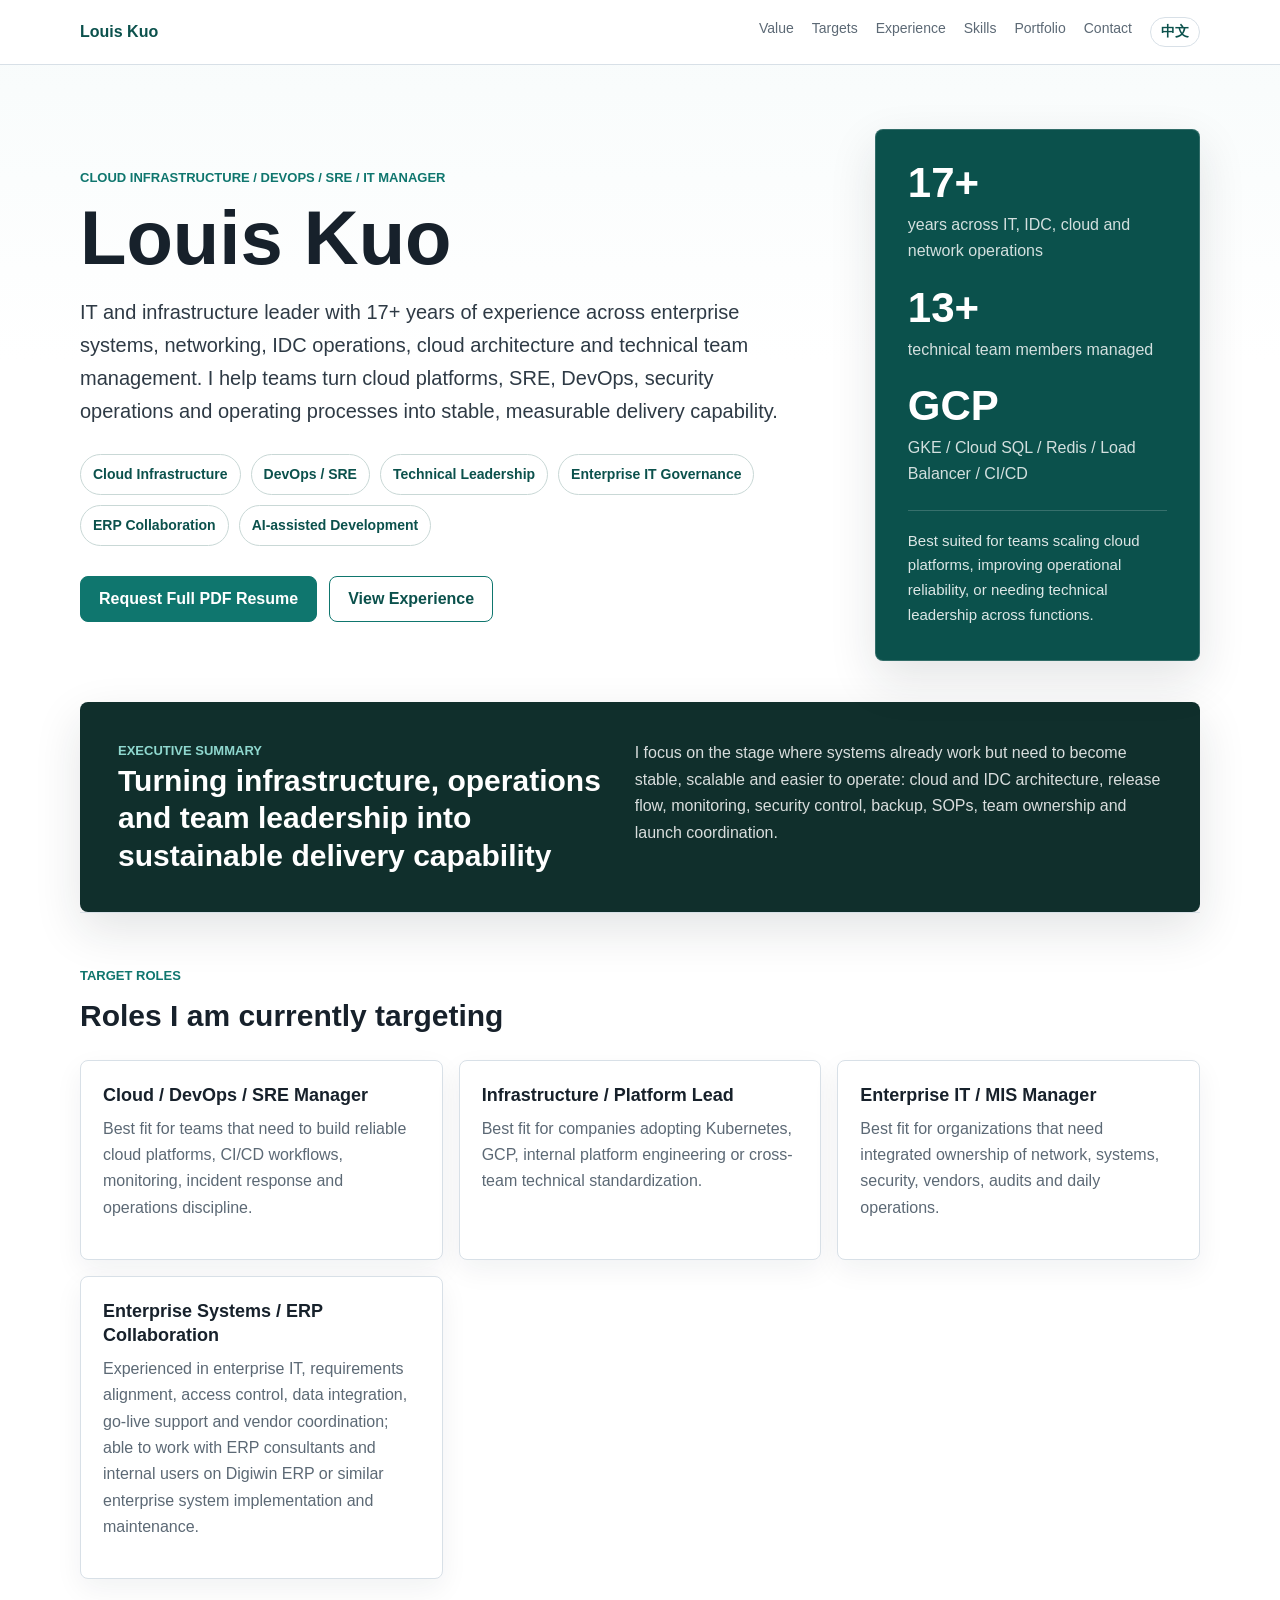
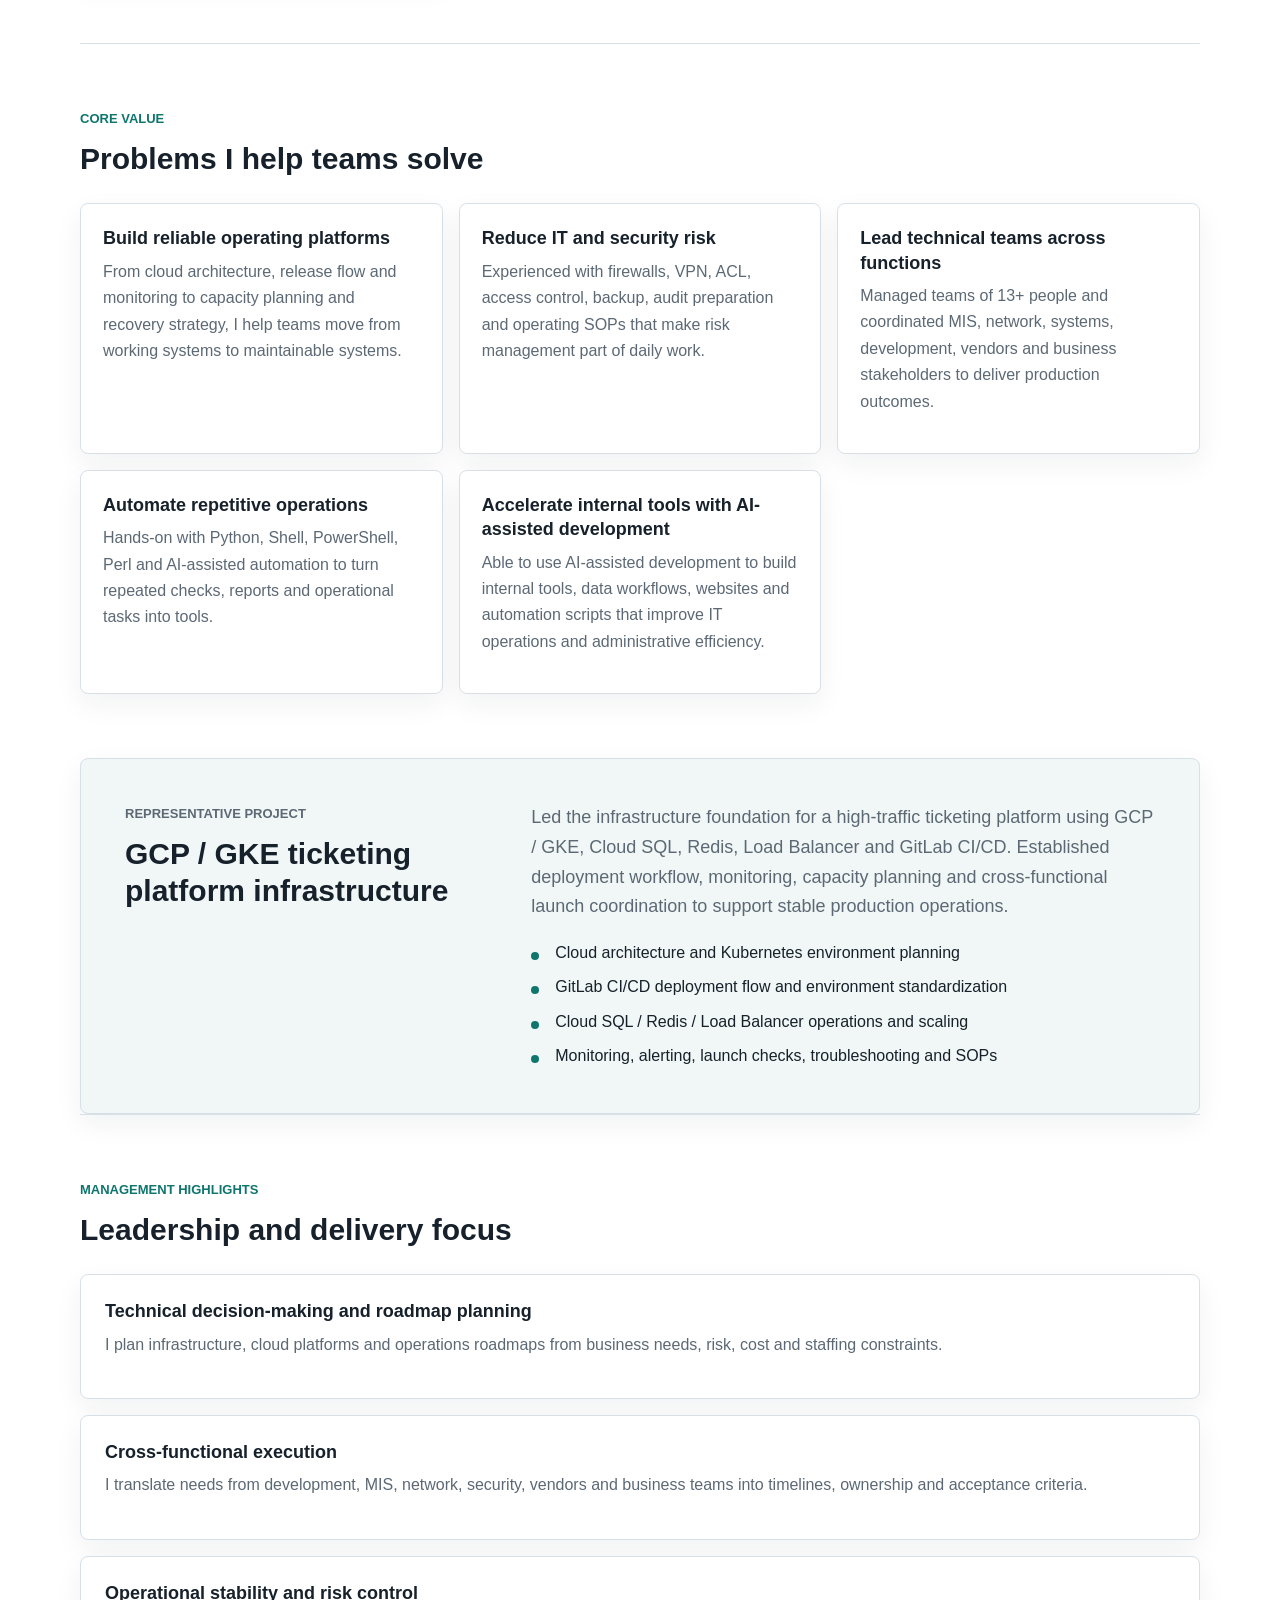
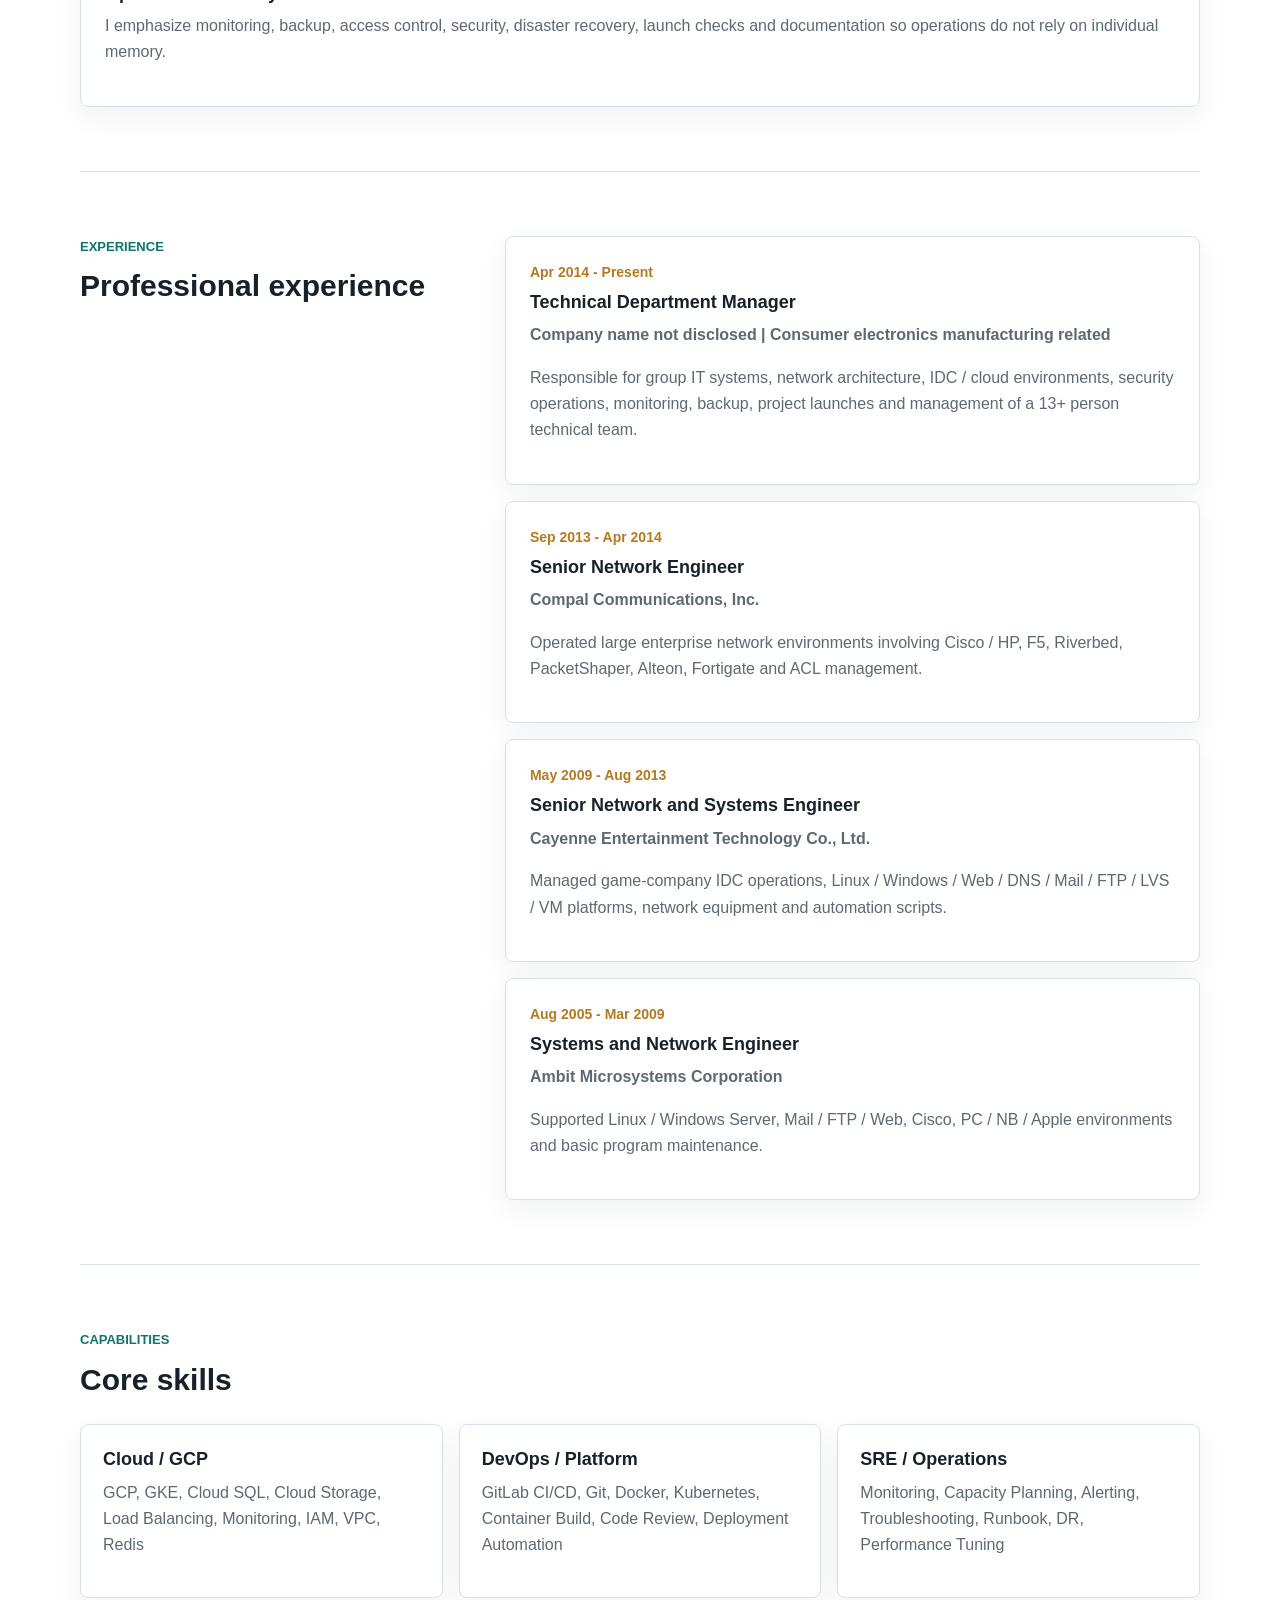
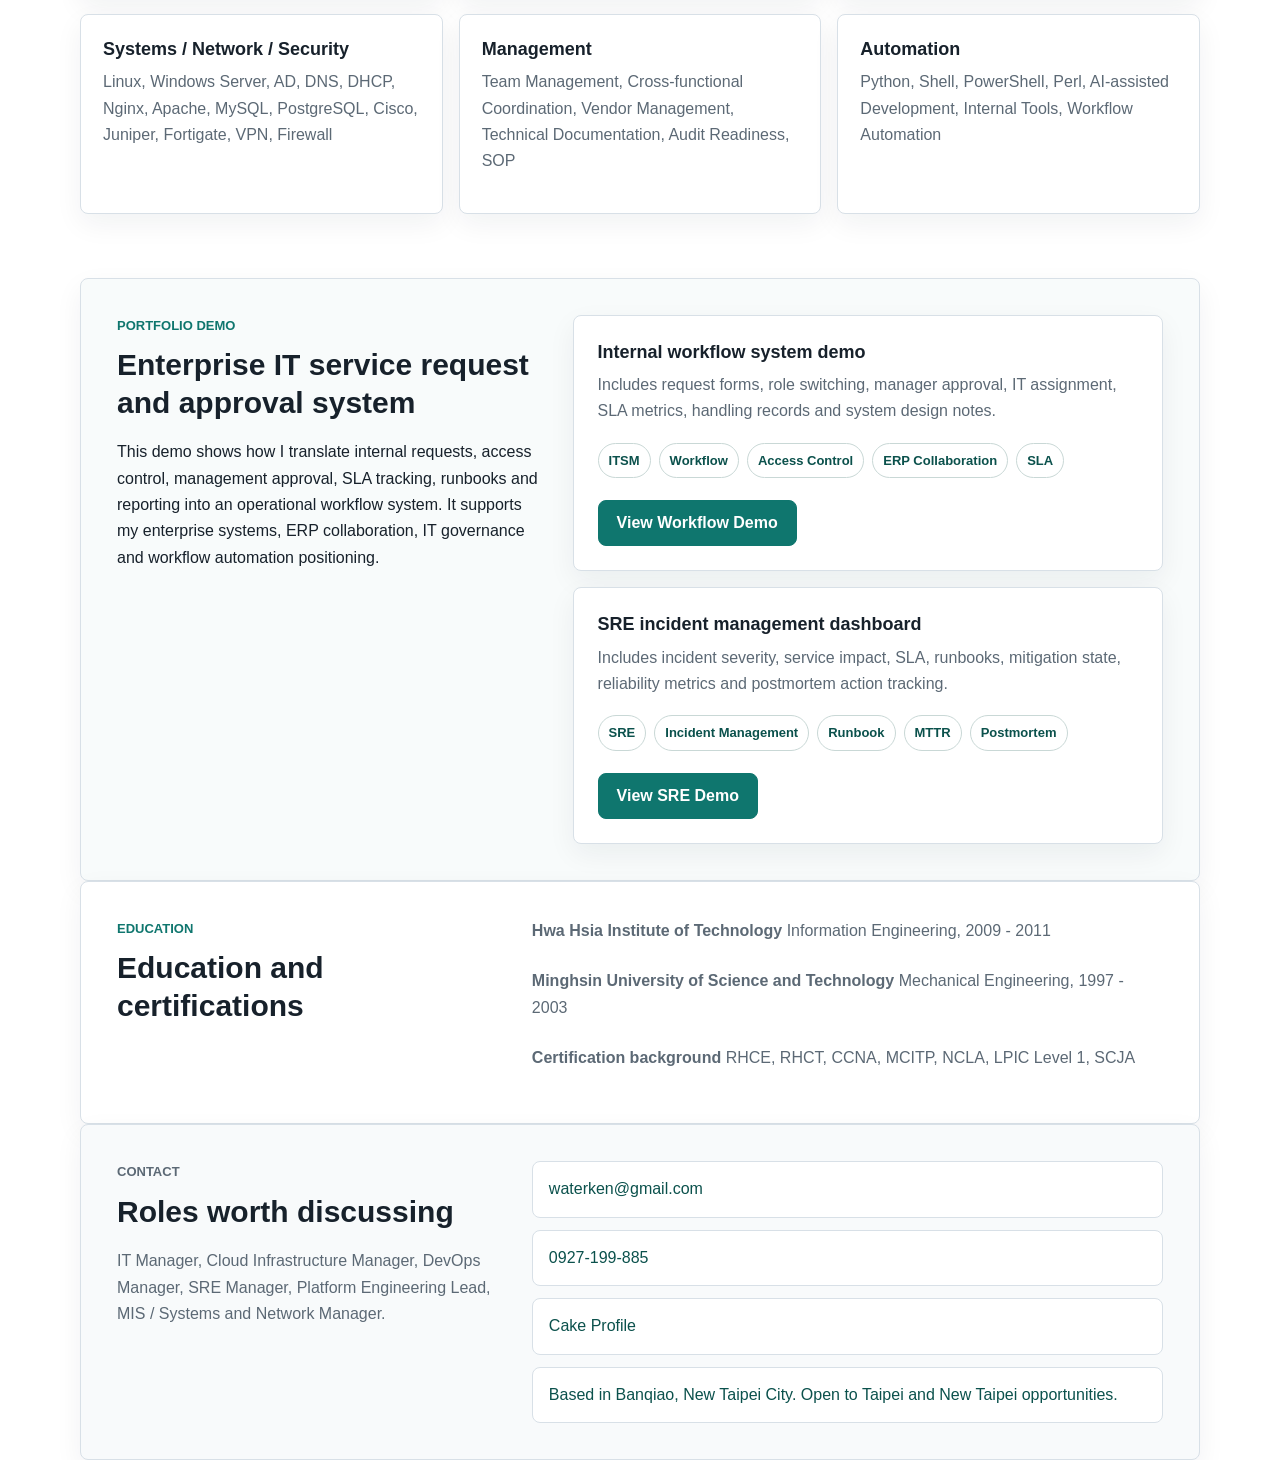
==== commit b547371e: "Add SRE incident dashboard portfolio demo" ====
--- a/en.html
+++ b/en.html
@@ -245,18 +245,32 @@
           ERP collaboration, IT governance and workflow automation positioning.
         </p>
       </div>
-      <article class="portfolio-card">
-        <h3>Internal workflow system demo</h3>
-        <p>Includes request forms, role switching, manager approval, IT assignment, SLA metrics, handling records and system design notes.</p>
-        <div class="portfolio-tags">
-          <span>ITSM</span>
-          <span>Workflow</span>
-          <span>Access Control</span>
-          <span>ERP Collaboration</span>
-          <span>SLA</span>
-        </div>
-        <a class="button primary" href="it-service-demo.html">View Demo</a>
-      </article>
+      <div class="portfolio-list">
+        <article class="portfolio-card">
+          <h3>Internal workflow system demo</h3>
+          <p>Includes request forms, role switching, manager approval, IT assignment, SLA metrics, handling records and system design notes.</p>
+          <div class="portfolio-tags">
+            <span>ITSM</span>
+            <span>Workflow</span>
+            <span>Access Control</span>
+            <span>ERP Collaboration</span>
+            <span>SLA</span>
+          </div>
+          <a class="button primary" href="it-service-demo.html">View Workflow Demo</a>
+        </article>
+        <article class="portfolio-card">
+          <h3>SRE incident management dashboard</h3>
+          <p>Includes incident severity, service impact, SLA, runbooks, mitigation state, reliability metrics and postmortem action tracking.</p>
+          <div class="portfolio-tags">
+            <span>SRE</span>
+            <span>Incident Management</span>
+            <span>Runbook</span>
+            <span>MTTR</span>
+            <span>Postmortem</span>
+          </div>
+          <a class="button primary" href="sre-incident-demo.html">View SRE Demo</a>
+        </article>
+      </div>
     </section>
 
     <section class="section credentials">
--- a/styles.css
+++ b/styles.css
@@ -432,6 +432,11 @@
 .portfolio-card {
   background: #ffffff;
   padding: 24px;
+}
+
+.portfolio-list {
+  display: grid;
+  gap: 16px;
 }
 
 .portfolio-card p {
@@ -676,6 +681,137 @@
   margin-bottom: 0;
 }
 
+.sre-metrics {
+  display: grid;
+  grid-template-columns: repeat(4, minmax(0, 1fr));
+  gap: 16px;
+}
+
+.sre-metrics article,
+.incident-card {
+  background: #ffffff;
+  border: 1px solid var(--line);
+  border-radius: 8px;
+  box-shadow: 0 10px 28px rgba(23, 33, 43, 0.06);
+}
+
+.sre-metrics article {
+  padding: 22px;
+}
+
+.sre-metrics span {
+  display: block;
+  color: var(--accent-dark);
+  font-size: 34px;
+  font-weight: 900;
+  line-height: 1;
+  margin-bottom: 10px;
+}
+
+.sre-metrics p {
+  color: var(--muted);
+  margin-bottom: 0;
+}
+
+.incident-layout {
+  display: grid;
+  grid-template-columns: minmax(0, 0.64fr) minmax(300px, 0.36fr);
+  gap: 18px;
+  align-items: start;
+}
+
+.incident-list {
+  display: grid;
+  gap: 14px;
+}
+
+.incident-card {
+  padding: 20px;
+  cursor: pointer;
+}
+
+.incident-card.selected {
+  border-color: var(--accent);
+  box-shadow: 0 16px 36px rgba(15, 118, 110, 0.16);
+}
+
+.incident-head,
+.incident-meta {
+  display: flex;
+  align-items: center;
+  justify-content: space-between;
+  gap: 12px;
+  margin-bottom: 12px;
+}
+
+.incident-head strong,
+.incident-meta {
+  color: var(--muted);
+  font-size: 14px;
+}
+
+.severity {
+  display: inline-flex;
+  align-items: center;
+  min-height: 28px;
+  padding: 0 10px;
+  border-radius: 999px;
+  color: #ffffff;
+  font-size: 13px;
+  font-weight: 900;
+}
+
+.severity.p1 {
+  background: #b42318;
+}
+
+.severity.p2 {
+  background: #b7791f;
+}
+
+.severity.p3 {
+  background: #0f766e;
+}
+
+.incident-card p,
+.incident-detail p {
+  color: var(--muted);
+}
+
+.detail-list {
+  display: grid;
+  gap: 10px;
+  margin: 18px 0;
+}
+
+.detail-list div {
+  display: flex;
+  justify-content: space-between;
+  gap: 12px;
+  padding-bottom: 8px;
+  border-bottom: 1px solid #eef2f4;
+}
+
+.detail-list dt {
+  color: var(--muted);
+}
+
+.detail-list dd {
+  margin: 0;
+  font-weight: 800;
+  text-align: right;
+}
+
+.runbook-list {
+  margin: 18px 0 0;
+  padding-left: 22px;
+  color: var(--muted);
+}
+
+.runbook-list li {
+  margin-bottom: 8px;
+}
+
 @media (max-width: 900px) {
   .hero,
   .feature,
@@ -685,7 +821,8 @@
   .contact,
   .portfolio-showcase,
   .demo-hero,
-  .dashboard-grid {
+  .dashboard-grid,
+  .incident-layout {
     grid-template-columns: 1fr;
   }
 
@@ -693,7 +830,8 @@
   .impact-grid,
   .skill-groups,
   .workflow-steps,
-  .ticket-board {
+  .ticket-board,
+  .sre-metrics {
     grid-template-columns: repeat(2, minmax(0, 1fr));
   }
 
@@ -743,7 +881,8 @@
   .skill-groups,
   .workflow-steps,
   .ticket-board,
-  .architecture-grid {
+  .architecture-grid,
+  .sre-metrics {
     grid-template-columns: 1fr;
   }
 
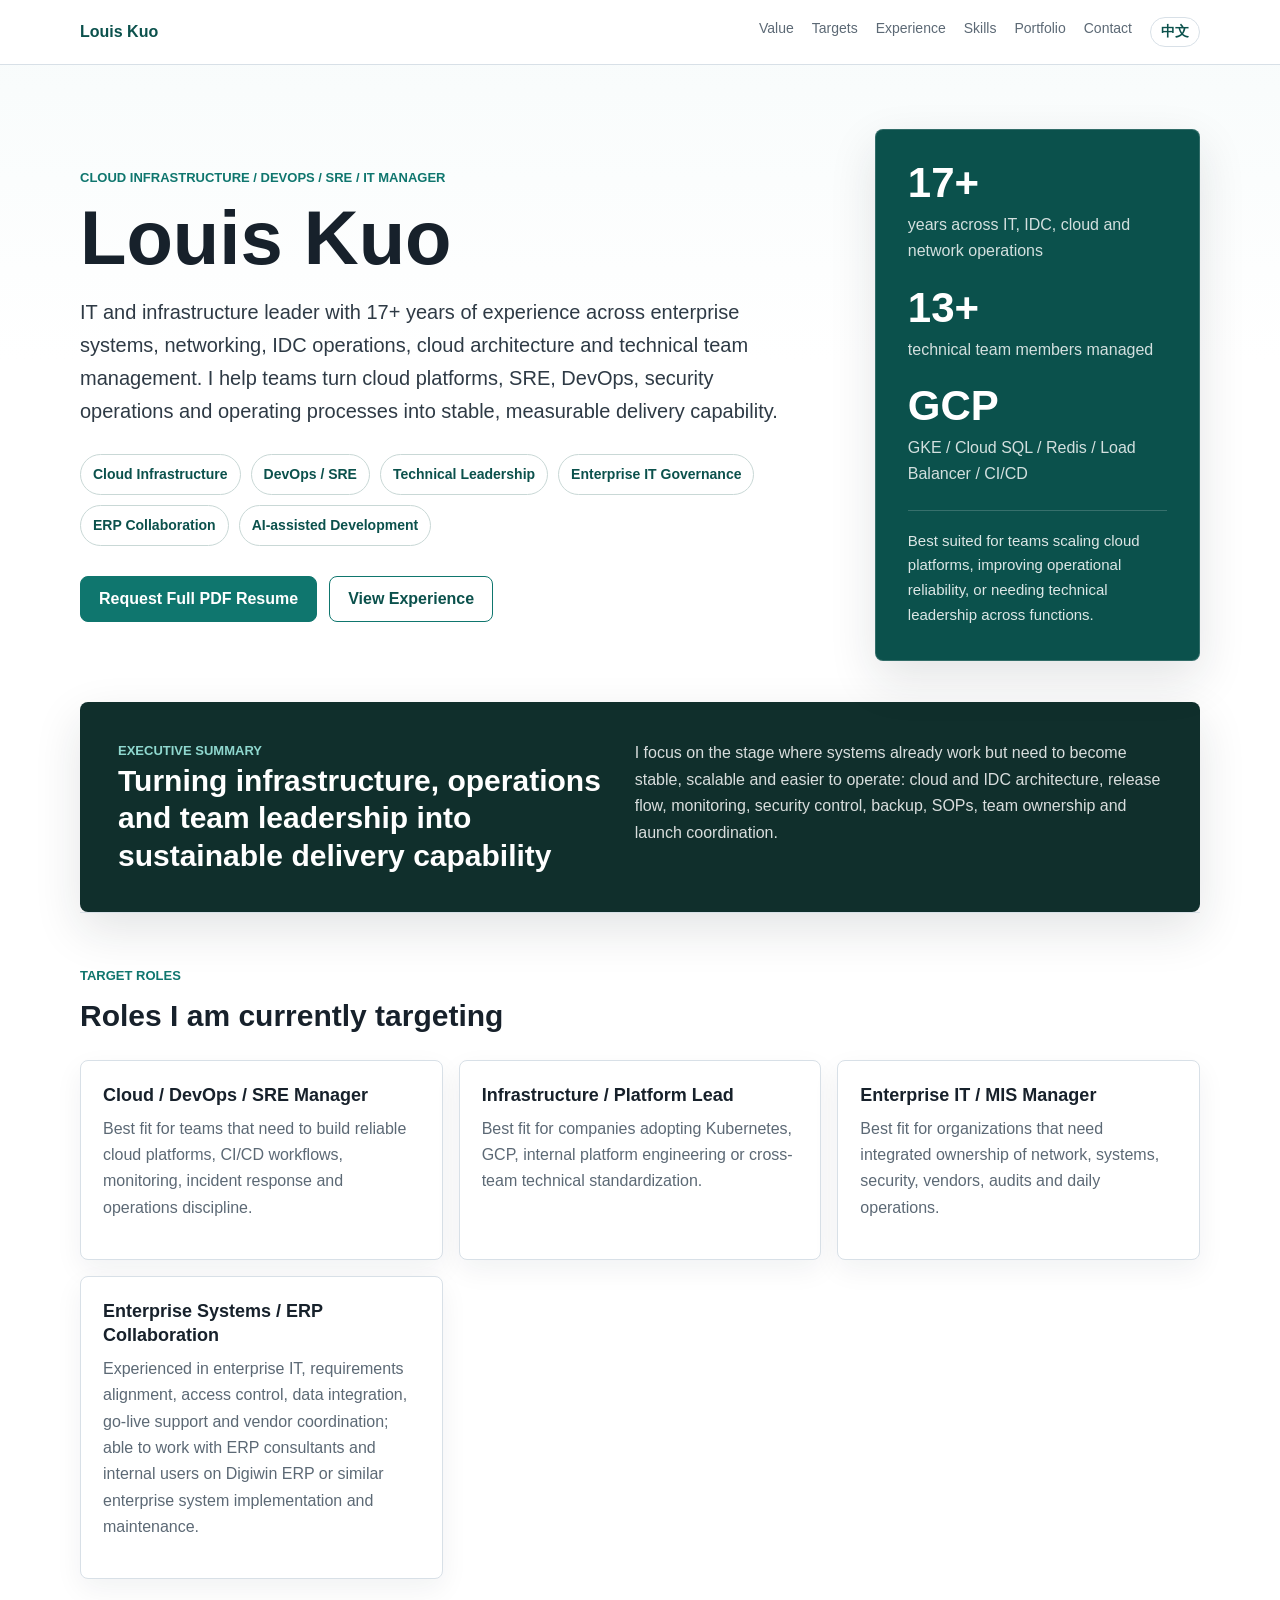
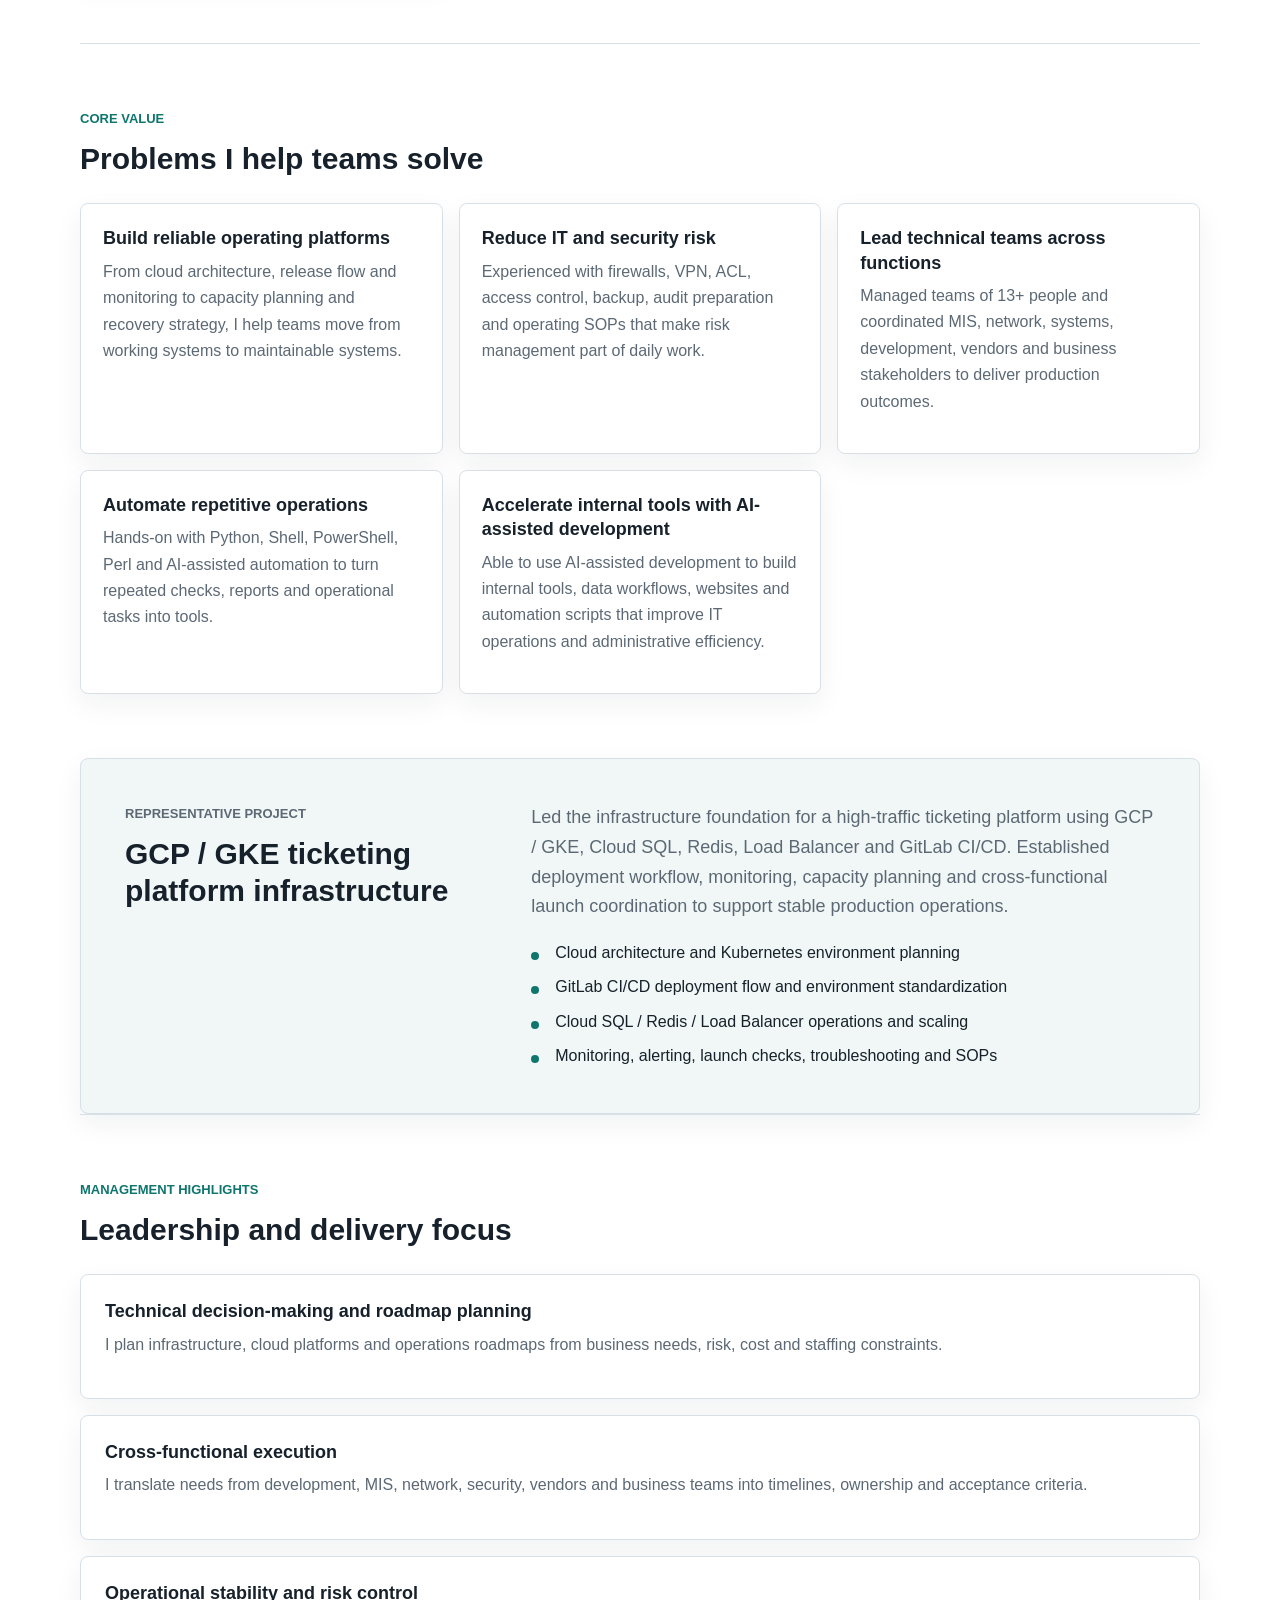
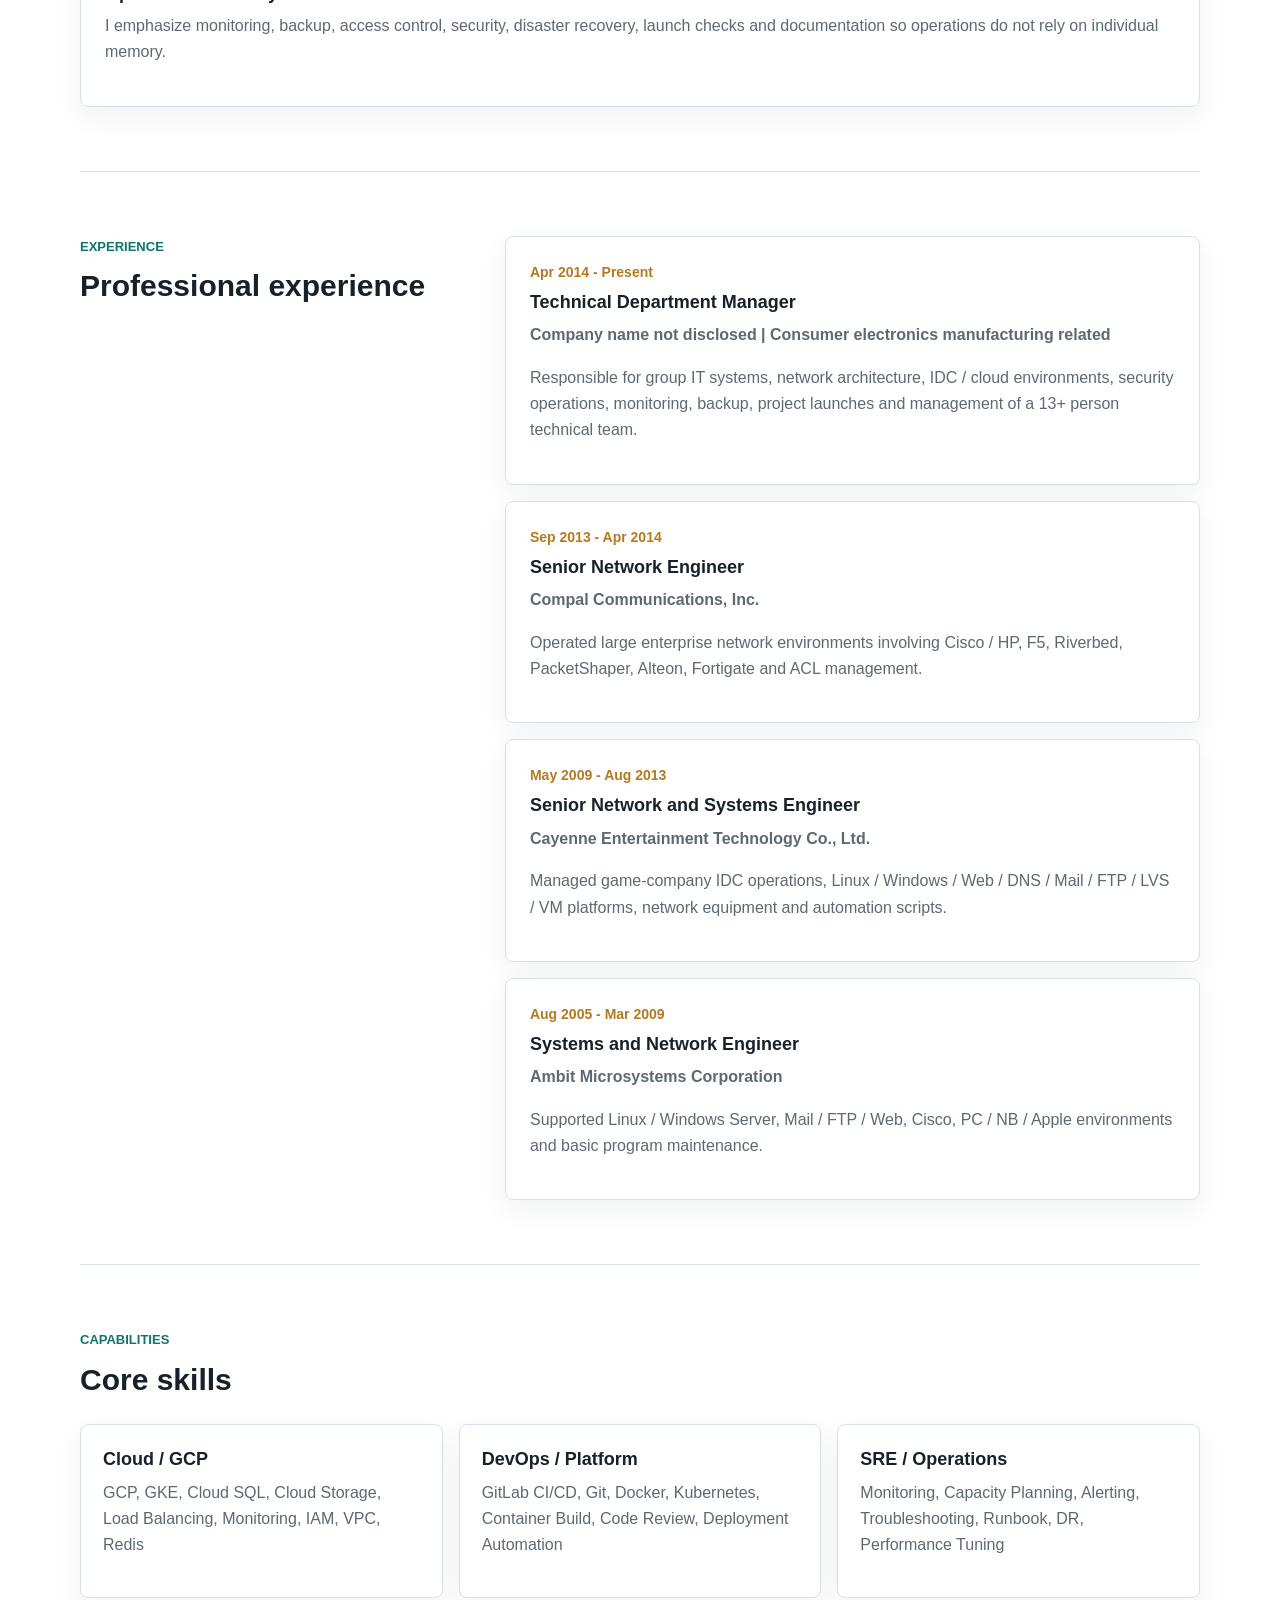
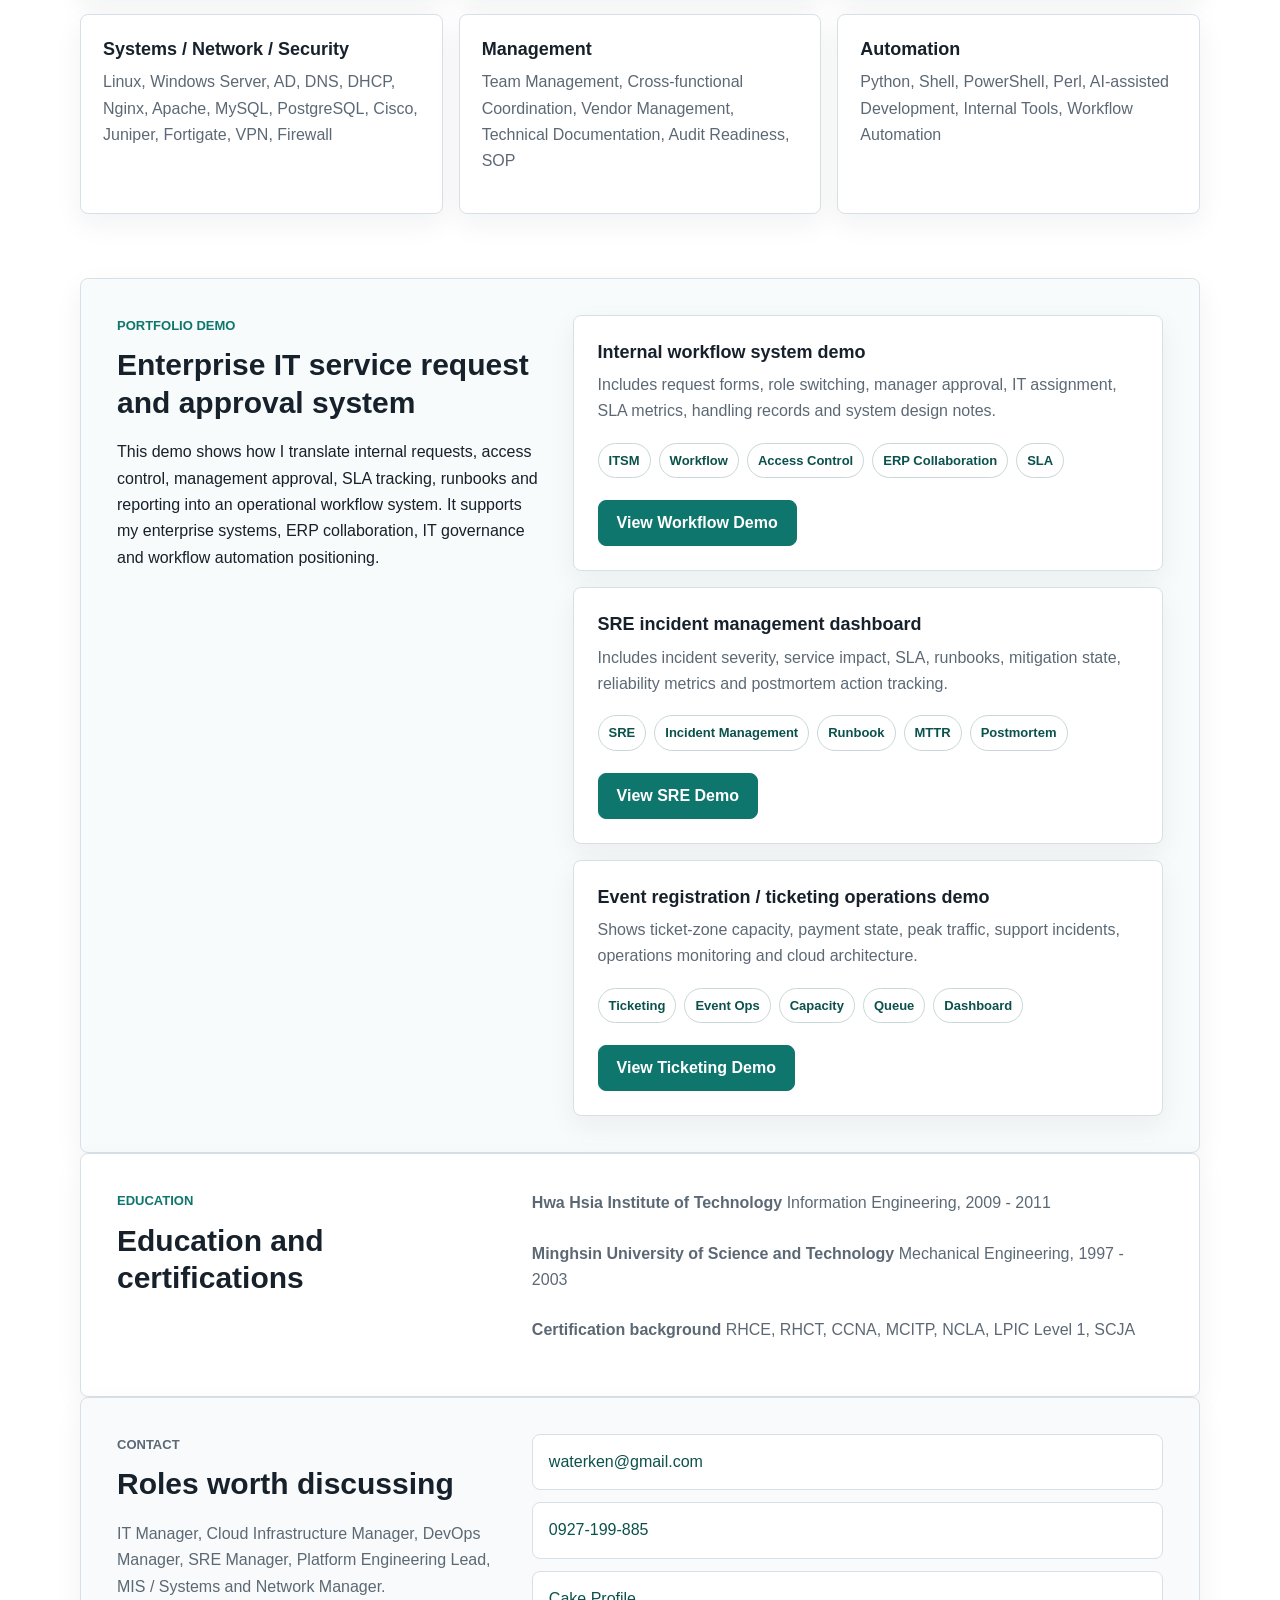
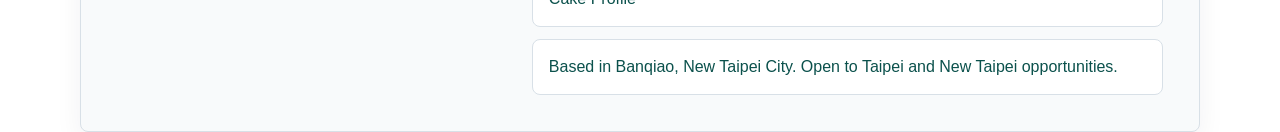
==== commit b95da53d: "Add event ticketing operations portfolio demo" ====
--- a/en.html
+++ b/en.html
@@ -270,6 +270,18 @@
           </div>
           <a class="button primary" href="sre-incident-demo.html">View SRE Demo</a>
         </article>
+        <article class="portfolio-card">
+          <h3>Event registration / ticketing operations demo</h3>
+          <p>Shows ticket-zone capacity, payment state, peak traffic, support incidents, operations monitoring and cloud architecture.</p>
+          <div class="portfolio-tags">
+            <span>Ticketing</span>
+            <span>Event Ops</span>
+            <span>Capacity</span>
+            <span>Queue</span>
+            <span>Dashboard</span>
+          </div>
+          <a class="button primary" href="event-ops-demo.html">View Ticketing Demo</a>
+        </article>
       </div>
     </section>
 
--- a/styles.css
+++ b/styles.css
@@ -812,6 +812,160 @@
   margin-bottom: 8px;
 }
 
+.event-controls {
+  display: flex;
+  flex-wrap: wrap;
+  align-items: end;
+  justify-content: space-between;
+  gap: 16px;
+  margin-bottom: 18px;
+}
+
+.event-controls label {
+  display: grid;
+  gap: 6px;
+  min-width: min(100%, 280px);
+  color: #2e3a45;
+  font-weight: 800;
+}
+
+.event-controls select {
+  min-height: 42px;
+  border: 1px solid var(--line);
+  border-radius: 8px;
+  padding: 0 12px;
+  font: inherit;
+  color: var(--ink);
+  background: #ffffff;
+}
+
+.event-metrics #riskLevel {
+  font-size: 30px;
+}
+
+.event-layout {
+  display: grid;
+  grid-template-columns: minmax(0, 0.66fr) minmax(300px, 0.34fr);
+  gap: 18px;
+  align-items: start;
+}
+
+.zone-grid {
+  display: grid;
+  grid-template-columns: repeat(2, minmax(0, 1fr));
+  gap: 16px;
+}
+
+.zone-card {
+  background: #ffffff;
+  border: 1px solid var(--line);
+  border-radius: 8px;
+  padding: 20px;
+  cursor: pointer;
+  box-shadow: 0 10px 28px rgba(23, 33, 43, 0.06);
+}
+
+.zone-card.selected {
+  border-color: var(--accent);
+  box-shadow: 0 16px 36px rgba(15, 118, 110, 0.16);
+}
+
+.zone-card h3 {
+  margin: 0 0 8px;
+  color: var(--accent-dark);
+  font-size: 34px;
+}
+
+.zone-card p {
+  color: var(--muted);
+}
+
+.zone-card dl {
+  display: grid;
+  gap: 8px;
+  margin: 16px 0 0;
+}
+
+.zone-card dl div {
+  display: flex;
+  justify-content: space-between;
+  gap: 12px;
+  padding-bottom: 8px;
+  border-bottom: 1px solid #eef2f4;
+}
+
+.zone-card dt {
+  color: var(--muted);
+}
+
+.zone-card dd {
+  margin: 0;
+  font-weight: 800;
+}
+
+.capacity-bar {
+  height: 10px;
+  overflow: hidden;
+  border-radius: 999px;
+  background: #e7eef0;
+}
+
+.capacity-bar span {
+  display: block;
+  height: 100%;
+  border-radius: inherit;
+  background: linear-gradient(90deg, var(--accent), var(--gold));
+}
+
+.event-actions {
+  display: flex;
+  flex-wrap: wrap;
+  gap: 10px;
+  margin-top: 16px;
+}
+
+.ops-grid {
+  display: grid;
+  grid-template-columns: repeat(3, minmax(0, 1fr));
+  gap: 16px;
+}
+
+.ops-grid article {
+  background: #ffffff;
+  border: 1px solid var(--line);
+  border-radius: 8px;
+  padding: 22px;
+}
+
+.ops-grid span {
+  display: block;
+  color: var(--accent-dark);
+  font-size: 34px;
+  font-weight: 900;
+  line-height: 1;
+  margin-bottom: 10px;
+}
+
+.ops-grid p {
+  color: var(--muted);
+  margin-bottom: 0;
+}
+
+.operations-list {
+  display: grid;
+  gap: 10px;
+  margin-top: 18px;
+}
+
+.operations-list p {
+  margin: 0;
+  padding: 16px 18px;
+  border: 1px solid var(--line);
+  border-radius: 8px;
+  background: #ffffff;
+  color: var(--muted);
+}
+
 @media (max-width: 900px) {
   .hero,
   .feature,
@@ -822,7 +976,8 @@
   .portfolio-showcase,
   .demo-hero,
   .dashboard-grid,
-  .incident-layout {
+  .incident-layout,
+  .event-layout {
     grid-template-columns: 1fr;
   }
 
@@ -831,7 +986,8 @@
   .skill-groups,
   .workflow-steps,
   .ticket-board,
-  .sre-metrics {
+  .sre-metrics,
+  .ops-grid {
     grid-template-columns: repeat(2, minmax(0, 1fr));
   }
 
@@ -882,7 +1038,9 @@
   .workflow-steps,
   .ticket-board,
   .architecture-grid,
-  .sre-metrics {
+  .sre-metrics,
+  .zone-grid,
+  .ops-grid {
     grid-template-columns: 1fr;
   }
 
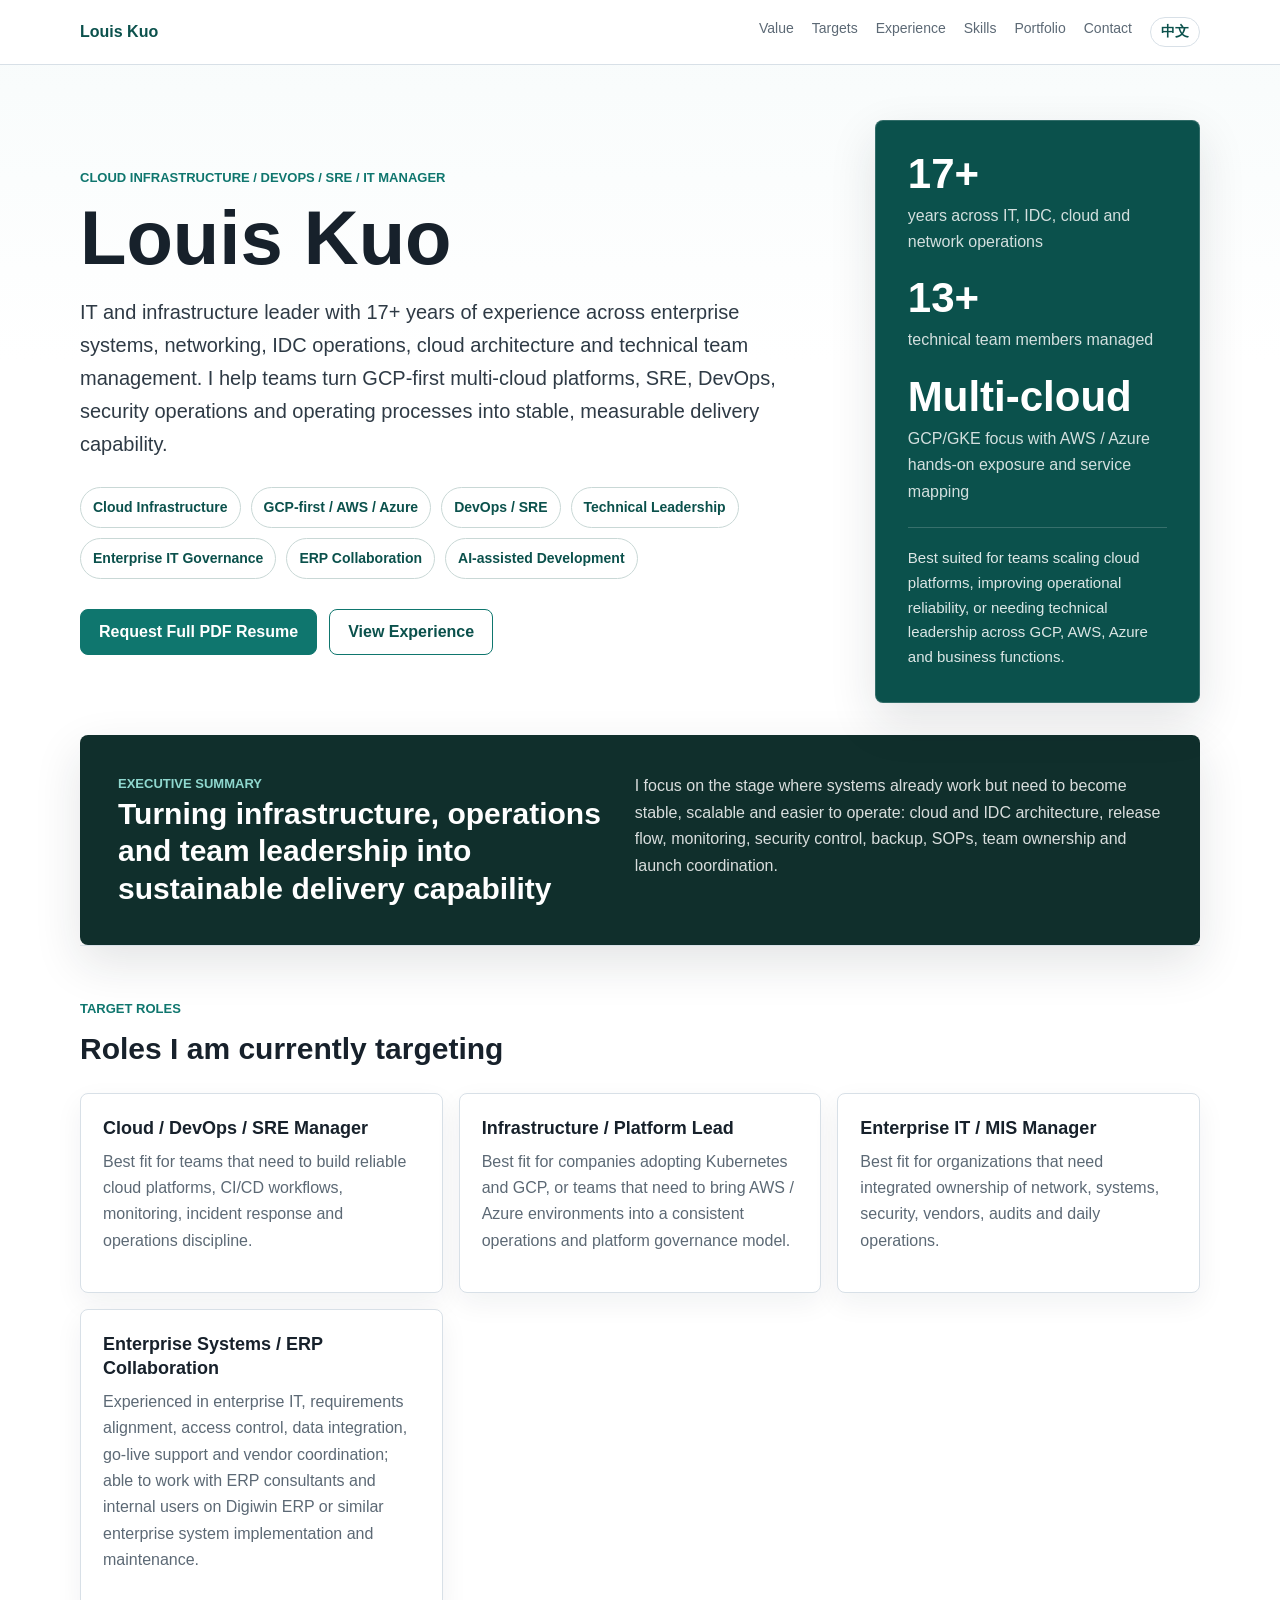
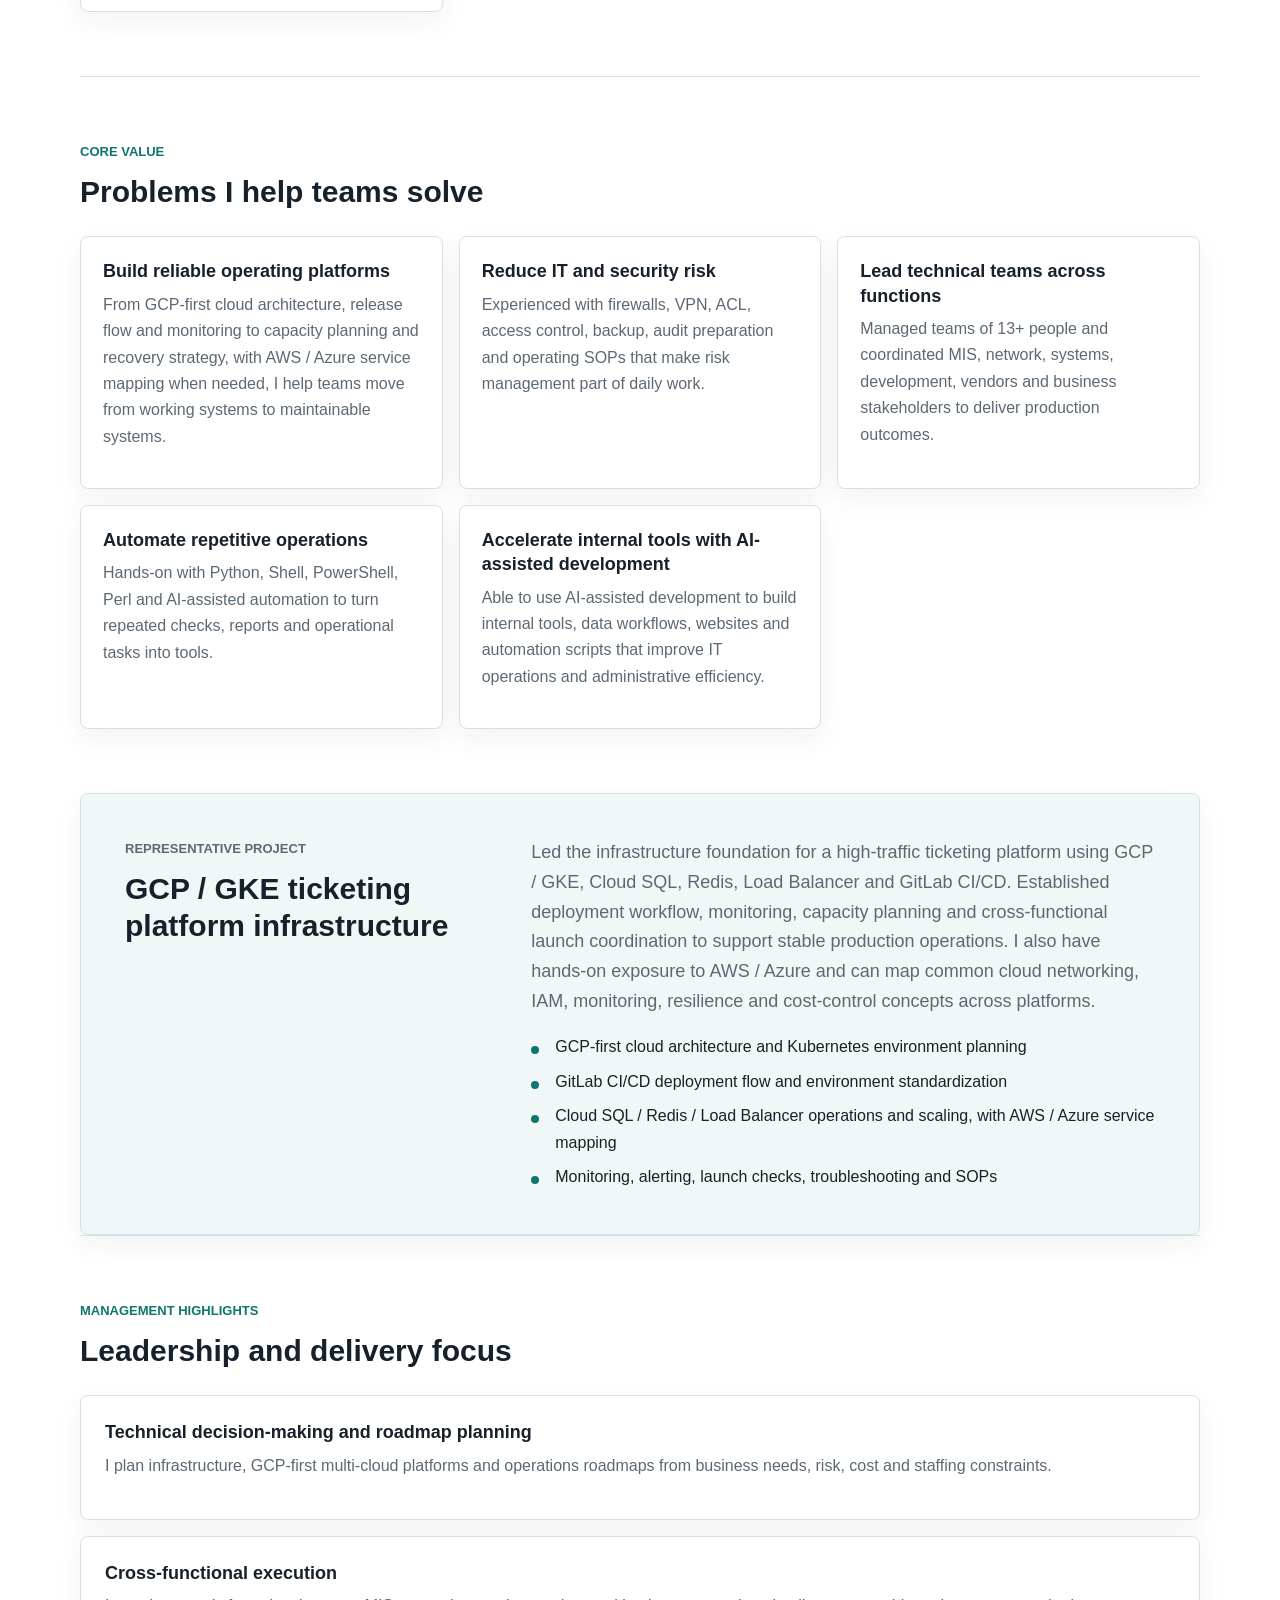
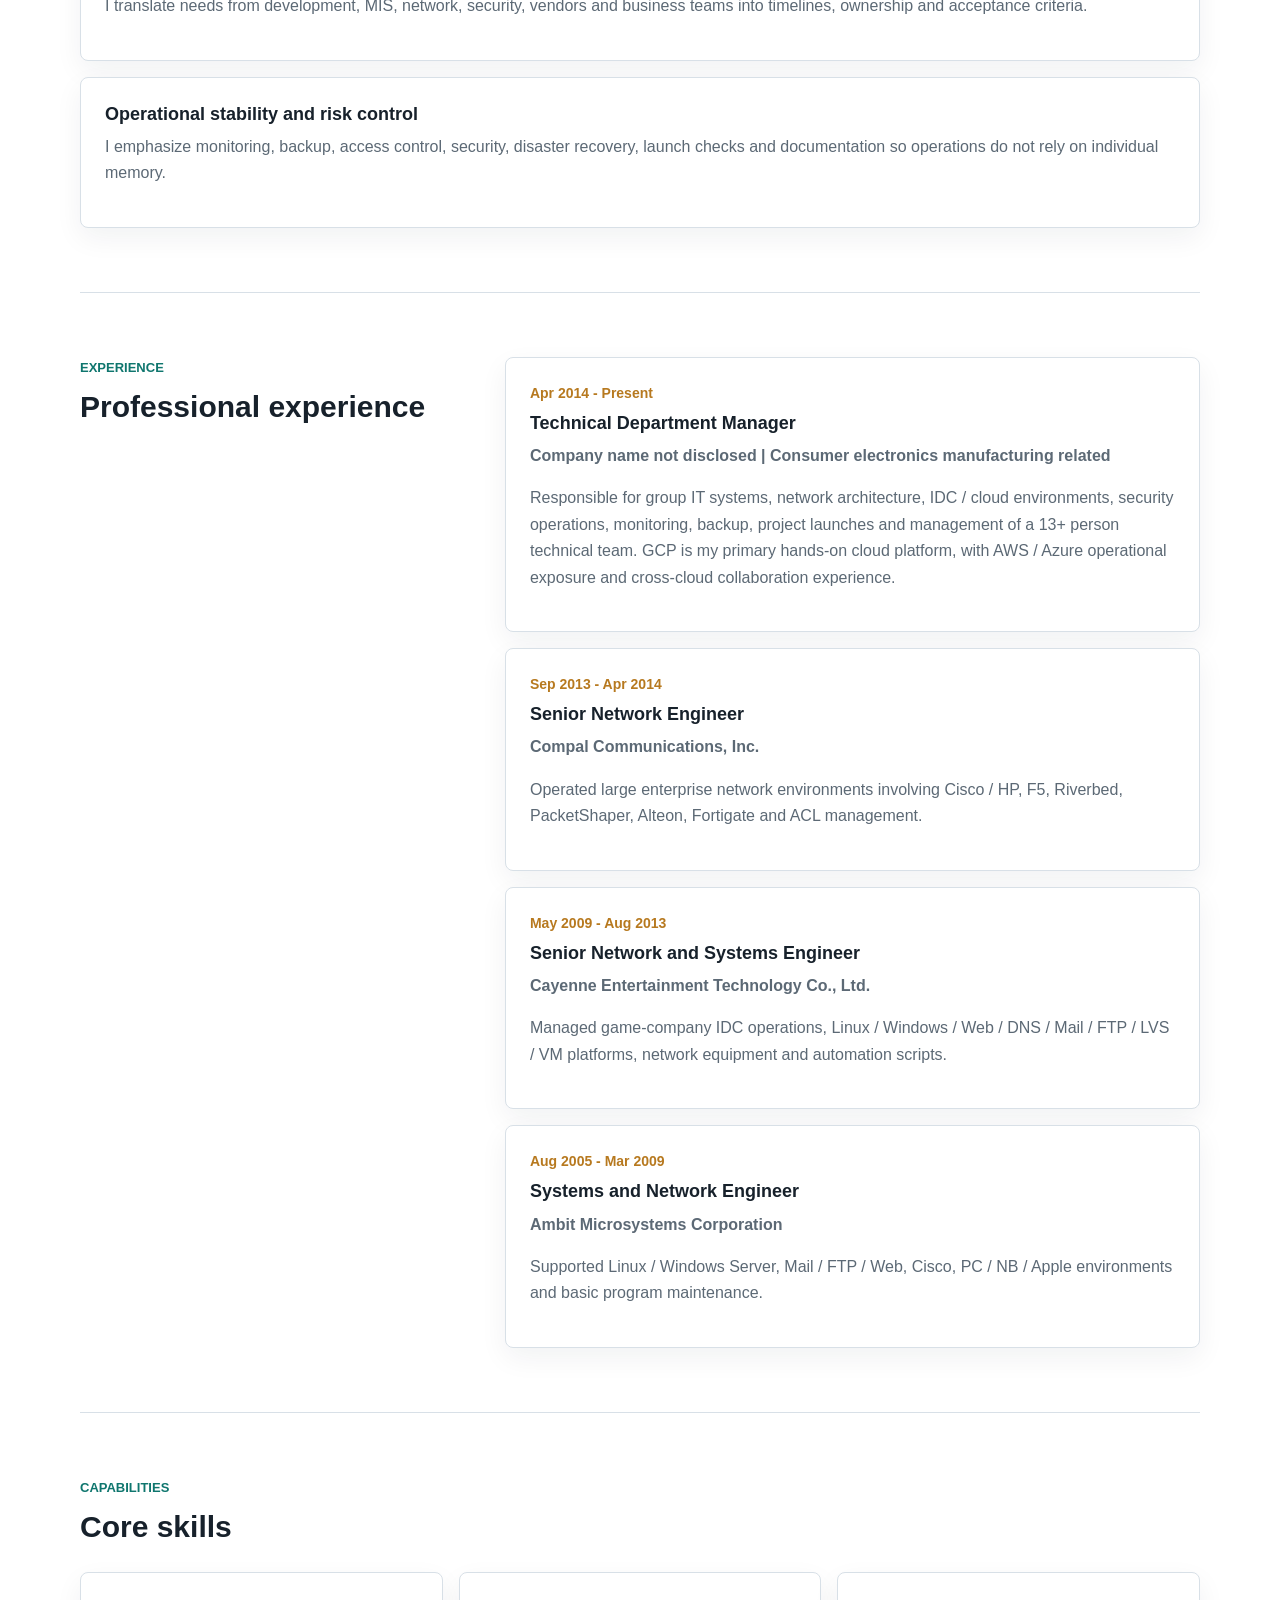
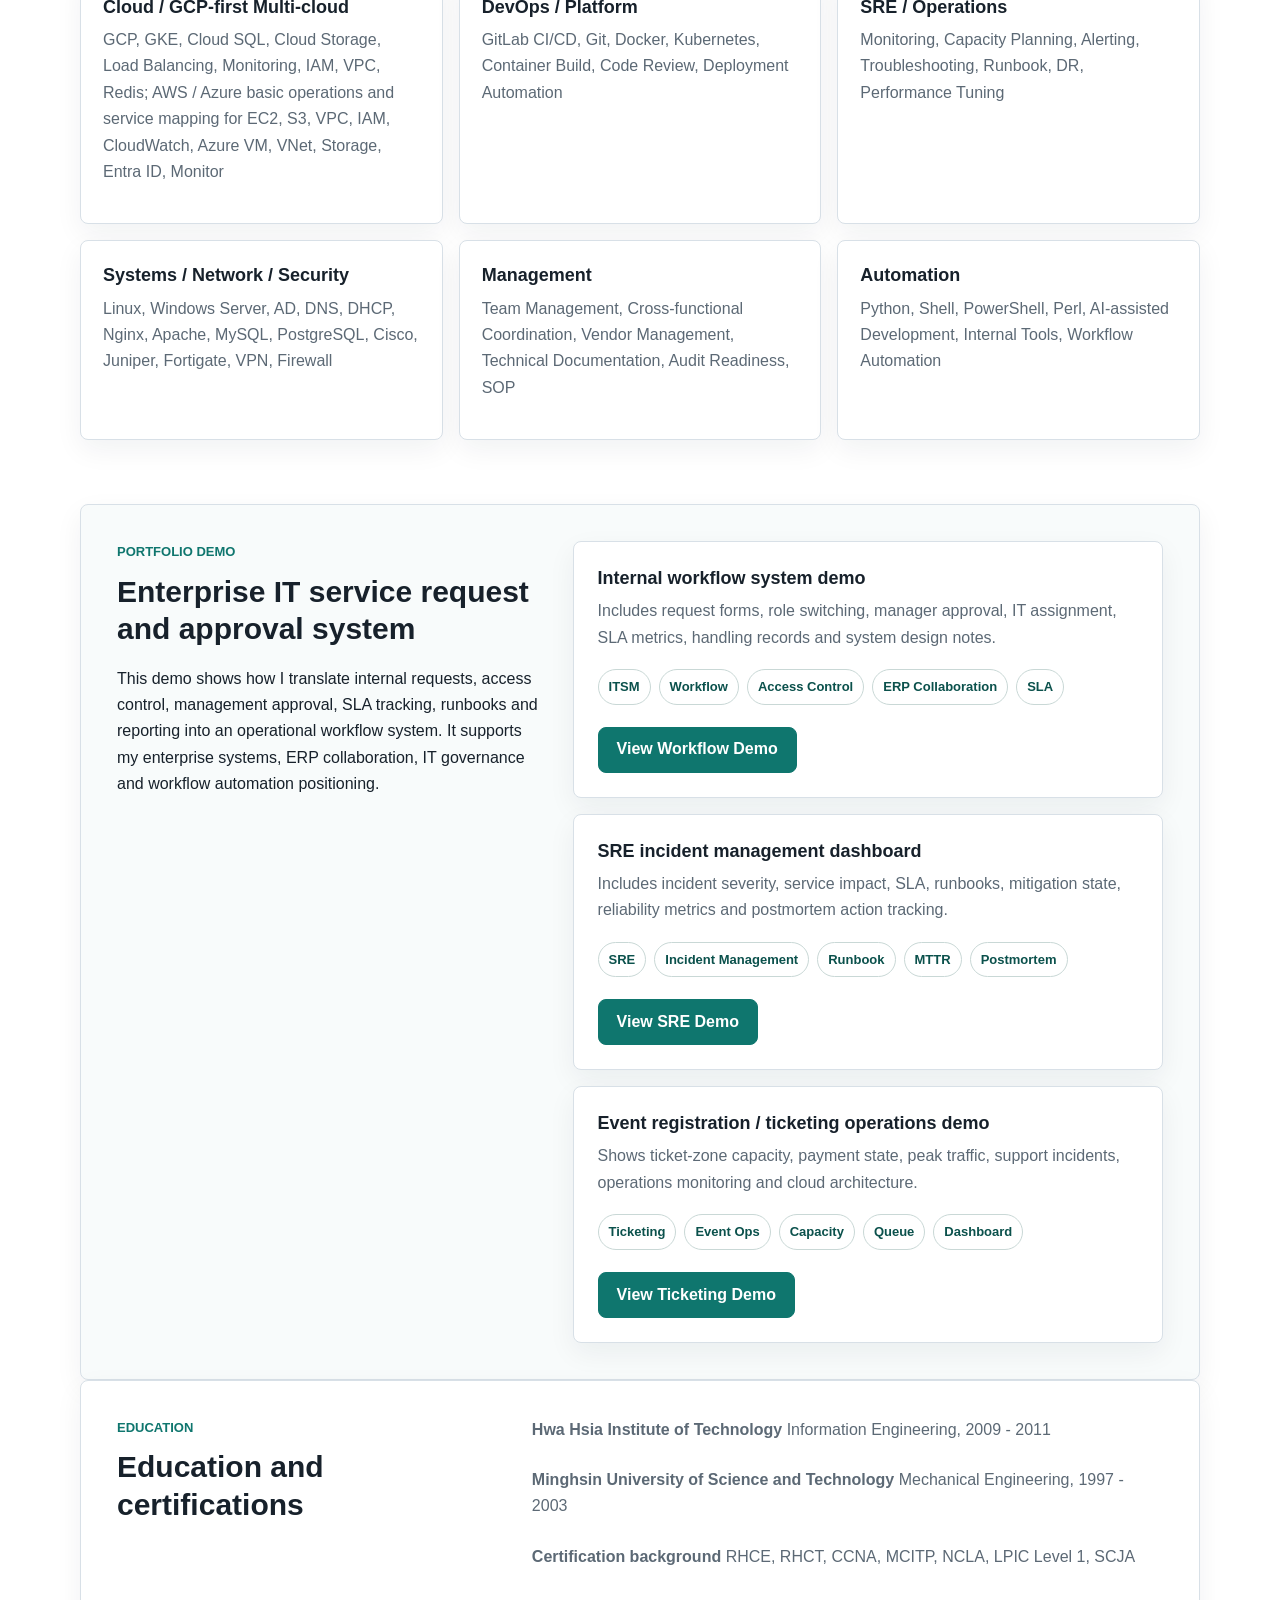
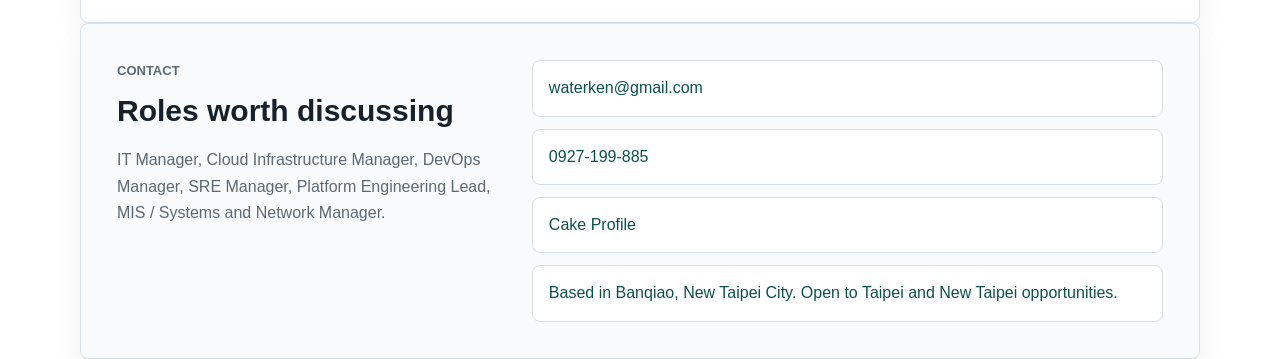
==== commit e2a461a3: "Strengthen multi-cloud positioning" ====
--- a/en.html
+++ b/en.html
@@ -30,11 +30,12 @@
         <h1>Louis Kuo</h1>
         <p class="lead">
           IT and infrastructure leader with 17+ years of experience across enterprise systems, networking, IDC operations,
-          cloud architecture and technical team management. I help teams turn cloud platforms, SRE, DevOps, security operations
+          cloud architecture and technical team management. I help teams turn GCP-first multi-cloud platforms, SRE, DevOps, security operations
           and operating processes into stable, measurable delivery capability.
         </p>
         <div class="profile-strip" aria-label="Positioning">
           <span>Cloud Infrastructure</span>
+          <span>GCP-first / AWS / Azure</span>
           <span>DevOps / SRE</span>
           <span>Technical Leadership</span>
           <span>Enterprise IT Governance</span>
@@ -56,10 +57,10 @@
           <span class="metric-label">technical team members managed</span>
         </div>
         <div>
-          <span class="metric">GCP</span>
-          <span class="metric-label">GKE / Cloud SQL / Redis / Load Balancer / CI/CD</span>
-        </div>
-        <div class="panel-note">Best suited for teams scaling cloud platforms, improving operational reliability, or needing technical leadership across functions.</div>
+          <span class="metric">Multi-cloud</span>
+          <span class="metric-label">GCP/GKE focus with AWS / Azure hands-on exposure and service mapping</span>
+        </div>
+        <div class="panel-note">Best suited for teams scaling cloud platforms, improving operational reliability, or needing technical leadership across GCP, AWS, Azure and business functions.</div>
       </aside>
     </section>
 
@@ -86,7 +87,7 @@
         </article>
         <article>
           <h3>Infrastructure / Platform Lead</h3>
-          <p>Best fit for companies adopting Kubernetes, GCP, internal platform engineering or cross-team technical standardization.</p>
+          <p>Best fit for companies adopting Kubernetes and GCP, or teams that need to bring AWS / Azure environments into a consistent operations and platform governance model.</p>
         </article>
         <article>
           <h3>Enterprise IT / MIS Manager</h3>
@@ -107,7 +108,7 @@
       <div class="impact-grid">
         <article>
           <h3>Build reliable operating platforms</h3>
-          <p>From cloud architecture, release flow and monitoring to capacity planning and recovery strategy, I help teams move from working systems to maintainable systems.</p>
+          <p>From GCP-first cloud architecture, release flow and monitoring to capacity planning and recovery strategy, with AWS / Azure service mapping when needed, I help teams move from working systems to maintainable systems.</p>
         </article>
         <article>
           <h3>Reduce IT and security risk</h3>
@@ -138,11 +139,12 @@
           Led the infrastructure foundation for a high-traffic ticketing platform using GCP / GKE, Cloud SQL, Redis,
           Load Balancer and GitLab CI/CD. Established deployment workflow, monitoring, capacity planning and cross-functional
           launch coordination to support stable production operations.
+          I also have hands-on exposure to AWS / Azure and can map common cloud networking, IAM, monitoring, resilience and cost-control concepts across platforms.
         </p>
         <ul class="check-list">
-          <li>Cloud architecture and Kubernetes environment planning</li>
+          <li>GCP-first cloud architecture and Kubernetes environment planning</li>
           <li>GitLab CI/CD deployment flow and environment standardization</li>
-          <li>Cloud SQL / Redis / Load Balancer operations and scaling</li>
+          <li>Cloud SQL / Redis / Load Balancer operations and scaling, with AWS / Azure service mapping</li>
           <li>Monitoring, alerting, launch checks, troubleshooting and SOPs</li>
         </ul>
       </div>
@@ -156,7 +158,7 @@
       <div class="achievement-list">
         <article>
           <h3>Technical decision-making and roadmap planning</h3>
-          <p>I plan infrastructure, cloud platforms and operations roadmaps from business needs, risk, cost and staffing constraints.</p>
+          <p>I plan infrastructure, GCP-first multi-cloud platforms and operations roadmaps from business needs, risk, cost and staffing constraints.</p>
         </article>
         <article>
           <h3>Cross-functional execution</h3>
@@ -179,7 +181,7 @@
           <div class="timeline-meta">Apr 2014 - Present</div>
           <h3>Technical Department Manager</h3>
           <p class="company">Company name not disclosed | Consumer electronics manufacturing related</p>
-          <p>Responsible for group IT systems, network architecture, IDC / cloud environments, security operations, monitoring, backup, project launches and management of a 13+ person technical team.</p>
+          <p>Responsible for group IT systems, network architecture, IDC / cloud environments, security operations, monitoring, backup, project launches and management of a 13+ person technical team. GCP is my primary hands-on cloud platform, with AWS / Azure operational exposure and cross-cloud collaboration experience.</p>
         </article>
         <article class="timeline-item">
           <div class="timeline-meta">Sep 2013 - Apr 2014</div>
@@ -209,8 +211,8 @@
       </div>
       <div class="skill-groups">
         <article>
-          <h3>Cloud / GCP</h3>
-          <p>GCP, GKE, Cloud SQL, Cloud Storage, Load Balancing, Monitoring, IAM, VPC, Redis</p>
+          <h3>Cloud / GCP-first Multi-cloud</h3>
+          <p>GCP, GKE, Cloud SQL, Cloud Storage, Load Balancing, Monitoring, IAM, VPC, Redis; AWS / Azure basic operations and service mapping for EC2, S3, VPC, IAM, CloudWatch, Azure VM, VNet, Storage, Entra ID, Monitor</p>
         </article>
         <article>
           <h3>DevOps / Platform</h3>
--- a/styles.css
+++ b/styles.css
@@ -434,6 +434,11 @@
   padding: 24px;
 }
 
+.leadership-card {
+  border-color: #8db4ac;
+  background: #f7fbfa;
+}
+
 .portfolio-list {
   display: grid;
   gap: 16px;
@@ -458,6 +463,190 @@
   font-size: 13px;
   font-weight: 800;
   background: #ffffff;
+}
+
+.leadership-hero {
+  min-height: 360px;
+}
+
+.case-grid,
+.plan-grid {
+  display: grid;
+  grid-template-columns: repeat(3, minmax(0, 1fr));
+  gap: 18px;
+}
+
+.case-grid article,
+.plan-grid article,
+.signal-list p {
+  background: #ffffff;
+  border: 1px solid var(--line);
+  border-radius: 8px;
+  padding: 22px;
+  box-shadow: 0 10px 28px rgba(23, 33, 43, 0.05);
+}
+
+.case-grid span,
+.plan-grid span {
+  display: inline-flex;
+  align-items: center;
+  justify-content: center;
+  min-width: 54px;
+  height: 34px;
+  margin-bottom: 14px;
+  border-radius: 999px;
+  background: #dfece9;
+  color: var(--accent-dark);
+  font-weight: 900;
+}
+
+.case-grid p,
+.plan-grid p,
+.signal-list p {
+  color: var(--muted);
+}
+
+.architecture-proof-grid {
+  display: grid;
+  grid-template-columns: 1fr;
+  gap: 18px;
+}
+
+.architecture-proof-card {
+  display: grid;
+  grid-template-columns: minmax(260px, 0.34fr) minmax(0, 0.66fr);
+  gap: 22px;
+  align-items: start;
+  padding: 22px;
+  background: #ffffff;
+  border: 1px solid var(--line);
+  border-radius: 8px;
+  box-shadow: 0 10px 28px rgba(23, 33, 43, 0.05);
+}
+
+.architecture-title {
+  display: grid;
+  gap: 10px;
+}
+
+.architecture-title span {
+  width: 52px;
+  height: 34px;
+  display: inline-flex;
+  align-items: center;
+  justify-content: center;
+  border-radius: 999px;
+  background: #dfece9;
+  color: var(--accent-dark);
+  font-weight: 900;
+}
+
+.architecture-proof-card p {
+  color: var(--muted);
+  margin-bottom: 0;
+}
+
+.architecture-diagram {
+  min-height: 210px;
+  display: grid;
+  align-items: center;
+  justify-items: center;
+  gap: 10px;
+  padding: 18px;
+  border: 1px solid #dfe8ec;
+  border-radius: 8px;
+  background:
+    linear-gradient(90deg, rgba(15, 118, 110, 0.05) 1px, transparent 1px),
+    linear-gradient(rgba(15, 118, 110, 0.05) 1px, transparent 1px),
+    #f8fbfb;
+  background-size: 24px 24px;
+}
+
+.diagram-node {
+  min-width: 104px;
+  min-height: 42px;
+  display: inline-flex;
+  align-items: center;
+  justify-content: center;
+  padding: 8px 12px;
+  border: 1px solid #b9cbd0;
+  border-radius: 8px;
+  background: #ffffff;
+  color: #24313b;
+  font-size: 13px;
+  font-weight: 900;
+  text-align: center;
+  box-shadow: 0 8px 18px rgba(23, 33, 43, 0.08);
+}
+
+.diagram-node.firewall,
+.diagram-node.slb {
+  border-color: #0f766e;
+  background: #e7f4f2;
+  color: var(--accent-dark);
+}
+
+.diagram-node.data {
+  border-color: #b7791f;
+  background: #fff7e8;
+}
+
+.diagram-line {
+  background: #8aa0aa;
+}
+
+.diagram-line.horizontal {
+  width: 34px;
+  height: 2px;
+}
+
+.diagram-line.vertical {
+  width: 2px;
+  height: 28px;
+}
+
+.hybrid-diagram {
+  grid-template-columns: auto 34px auto 34px auto 34px auto;
+}
+
+.hybrid-diagram .diagram-branch {
+  grid-column: 1 / -1;
+}
+
+.diagram-branch,
+.slb-pool,
+.zone-row {
+  width: 100%;
+  display: flex;
+  flex-wrap: wrap;
+  justify-content: center;
+  gap: 10px;
+}
+
+.zone-diagram,
+.slb-diagram {
+  align-content: center;
+}
+
+.policy-strip {
+  width: min(100%, 560px);
+  padding: 10px 12px;
+  border: 1px dashed #97abb3;
+  border-radius: 8px;
+  background: rgba(255, 255, 255, 0.78);
+  color: var(--muted);
+  font-size: 13px;
+  font-weight: 800;
+  text-align: center;
+}
+
+.leadership-plan {
+  align-items: start;
+}
+
+.signal-list {
+  display: grid;
+  gap: 12px;
 }
 
 .demo-page {
@@ -976,6 +1165,7 @@
   .portfolio-showcase,
   .demo-hero,
   .dashboard-grid,
+  .architecture-proof-card,
   .incident-layout,
   .event-layout {
     grid-template-columns: 1fr;
@@ -987,7 +1177,9 @@
   .workflow-steps,
   .ticket-board,
   .sre-metrics,
-  .ops-grid {
+  .ops-grid,
+  .case-grid,
+  .plan-grid {
     grid-template-columns: repeat(2, minmax(0, 1fr));
   }
 
@@ -1037,10 +1229,13 @@
   .skill-groups,
   .workflow-steps,
   .ticket-board,
+  .hybrid-diagram,
   .architecture-grid,
   .sre-metrics,
   .zone-grid,
-  .ops-grid {
+  .ops-grid,
+  .case-grid,
+  .plan-grid {
     grid-template-columns: 1fr;
   }
 
